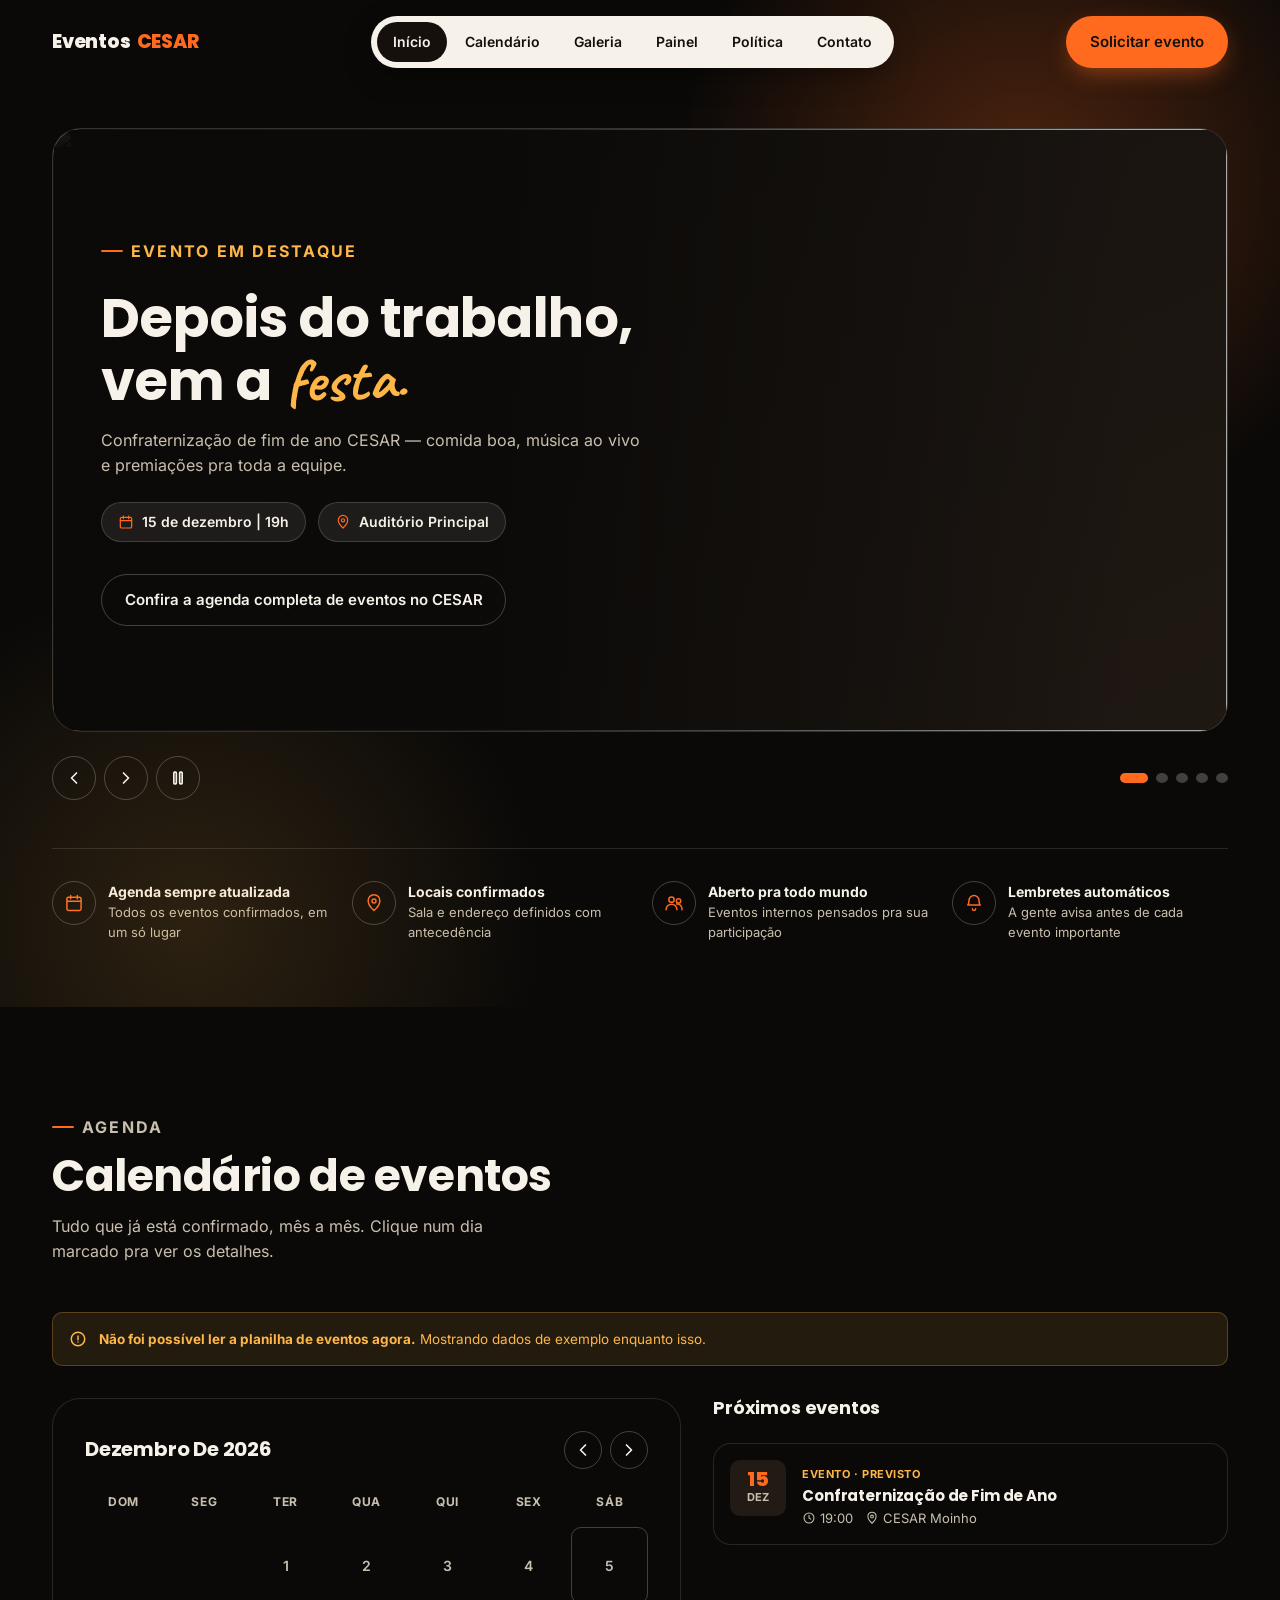
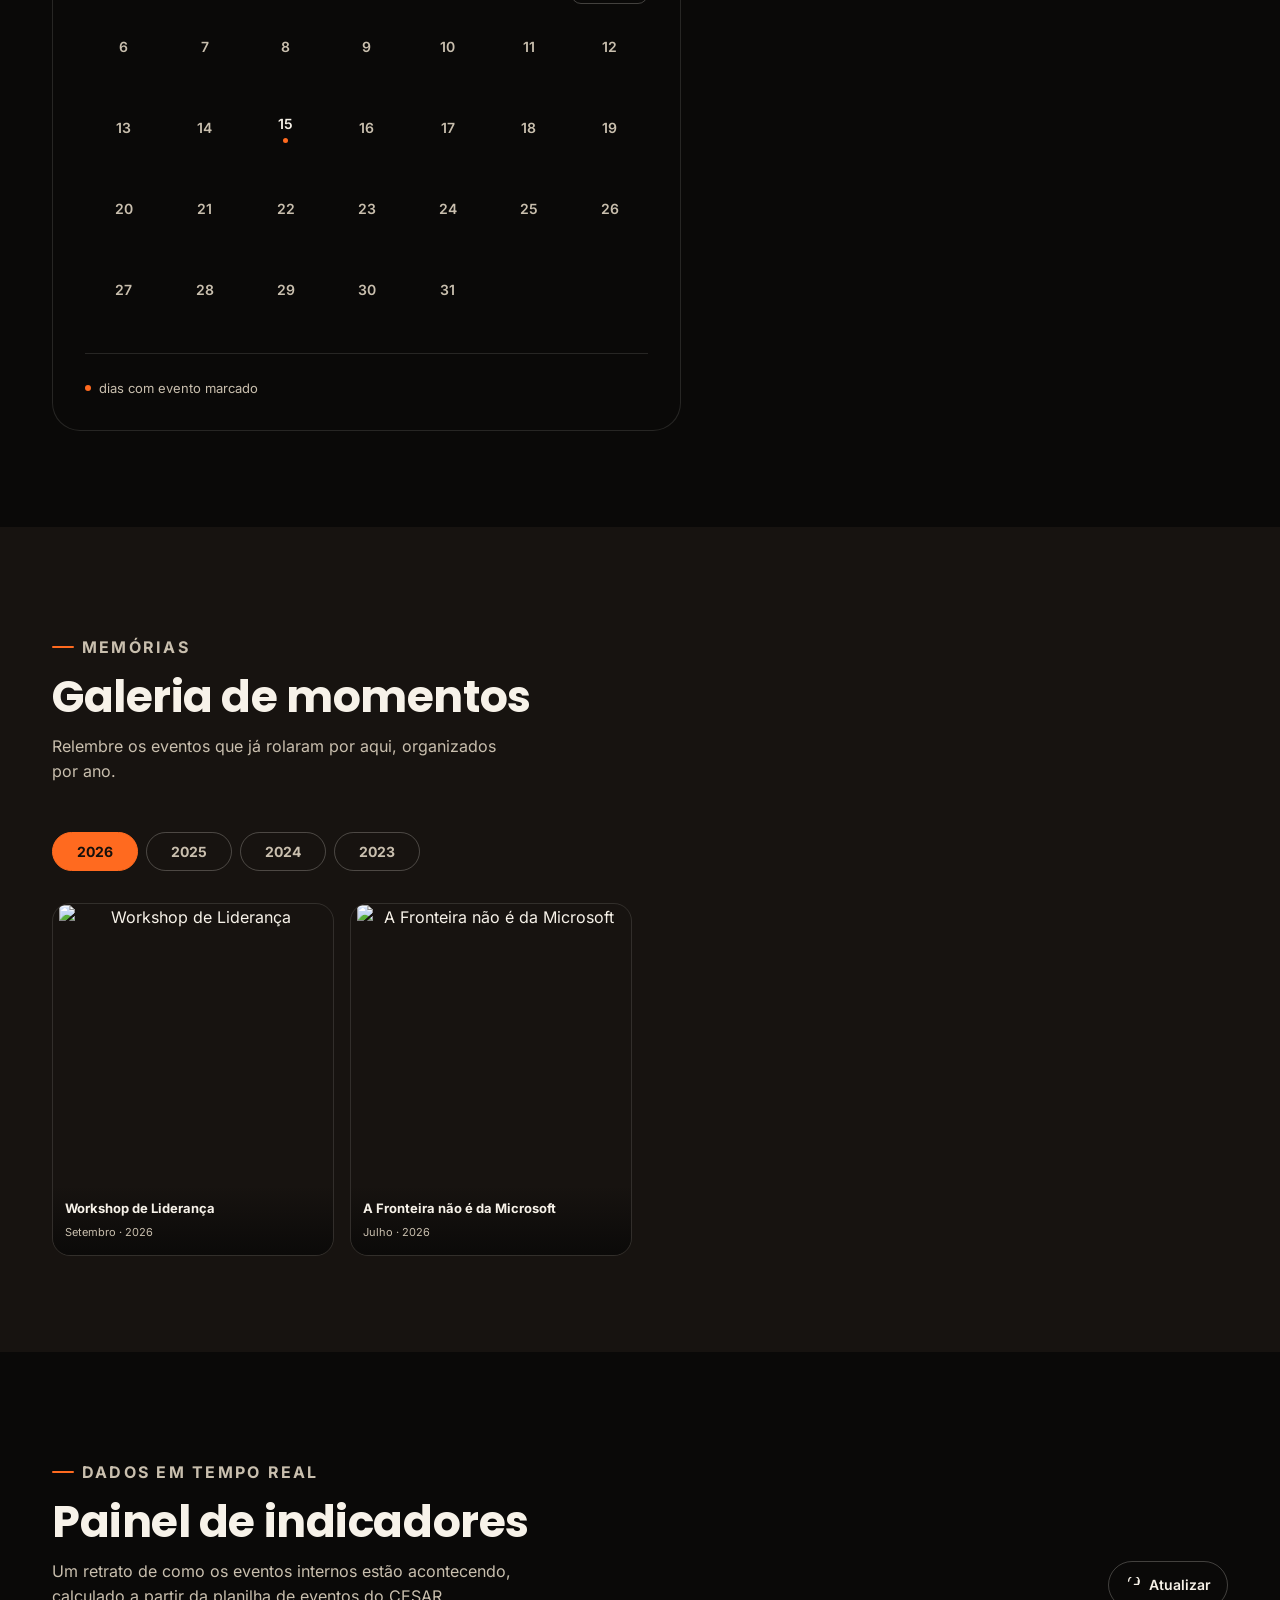
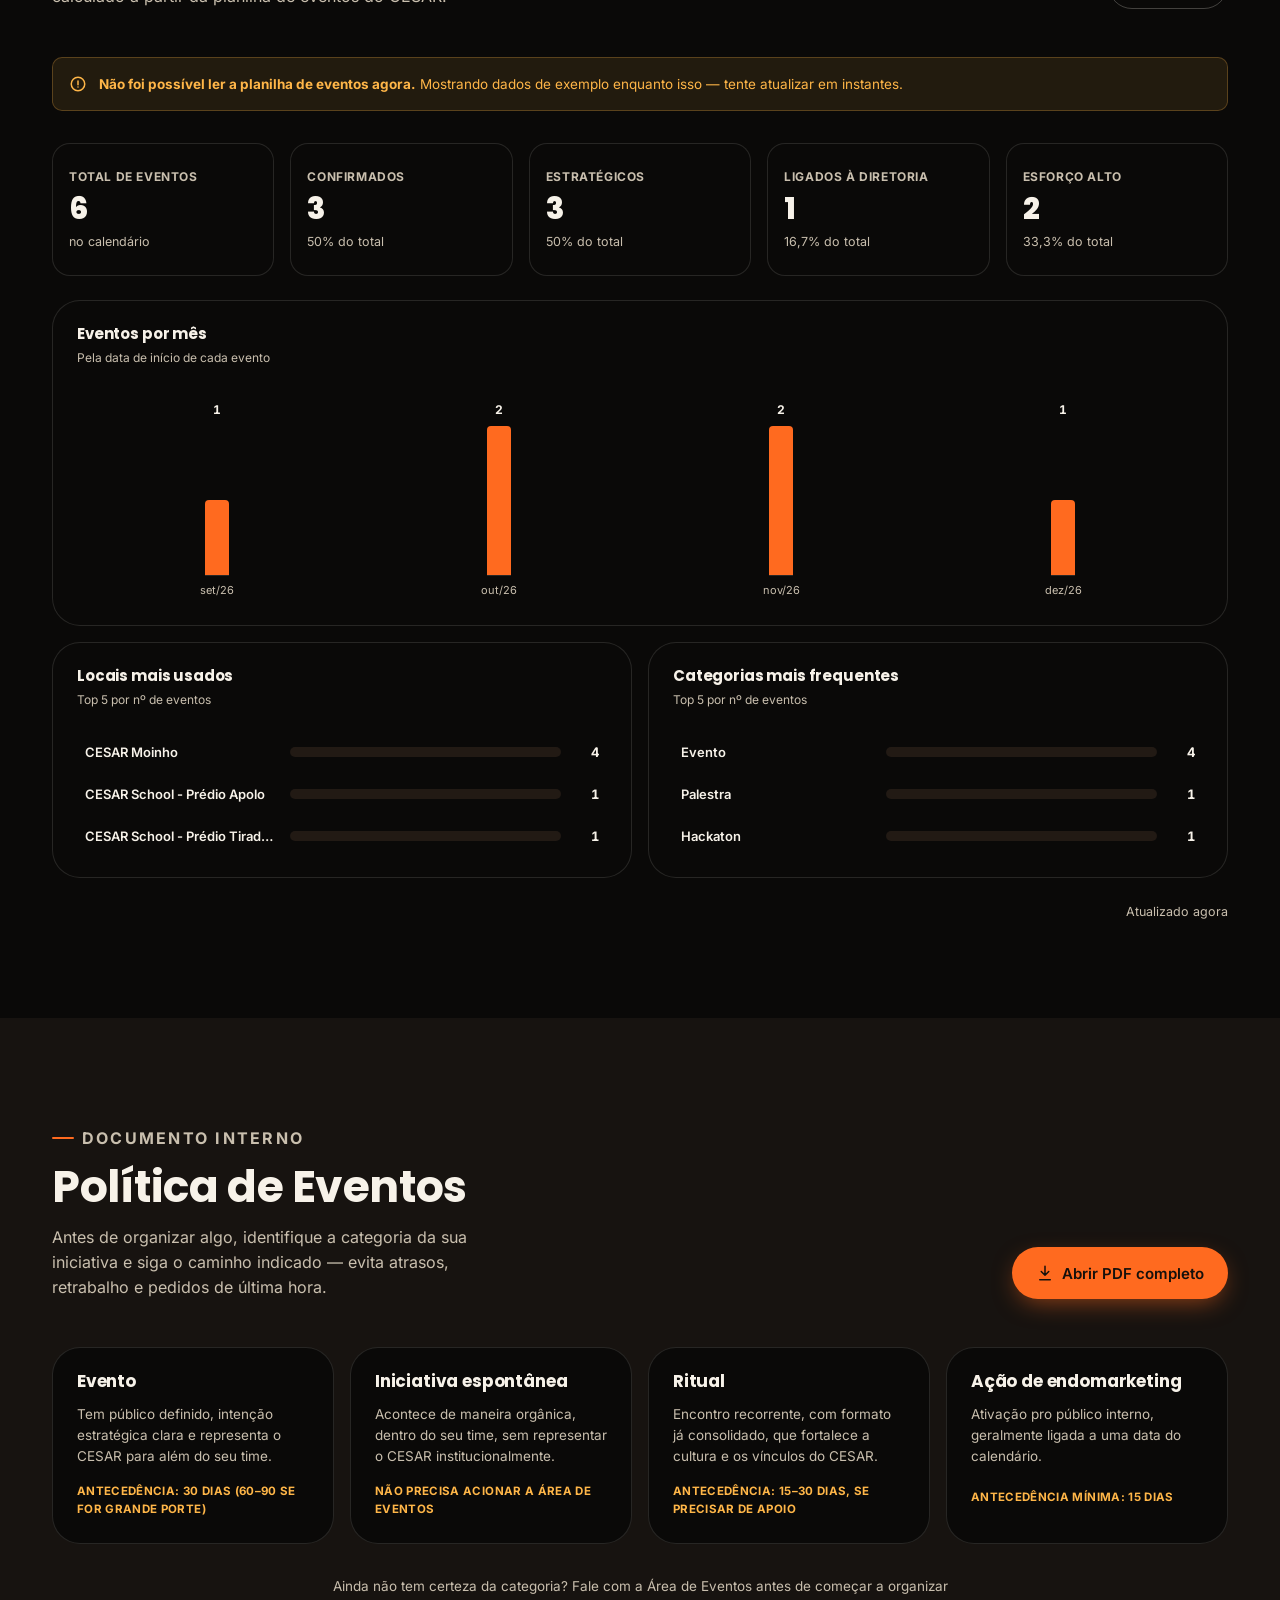
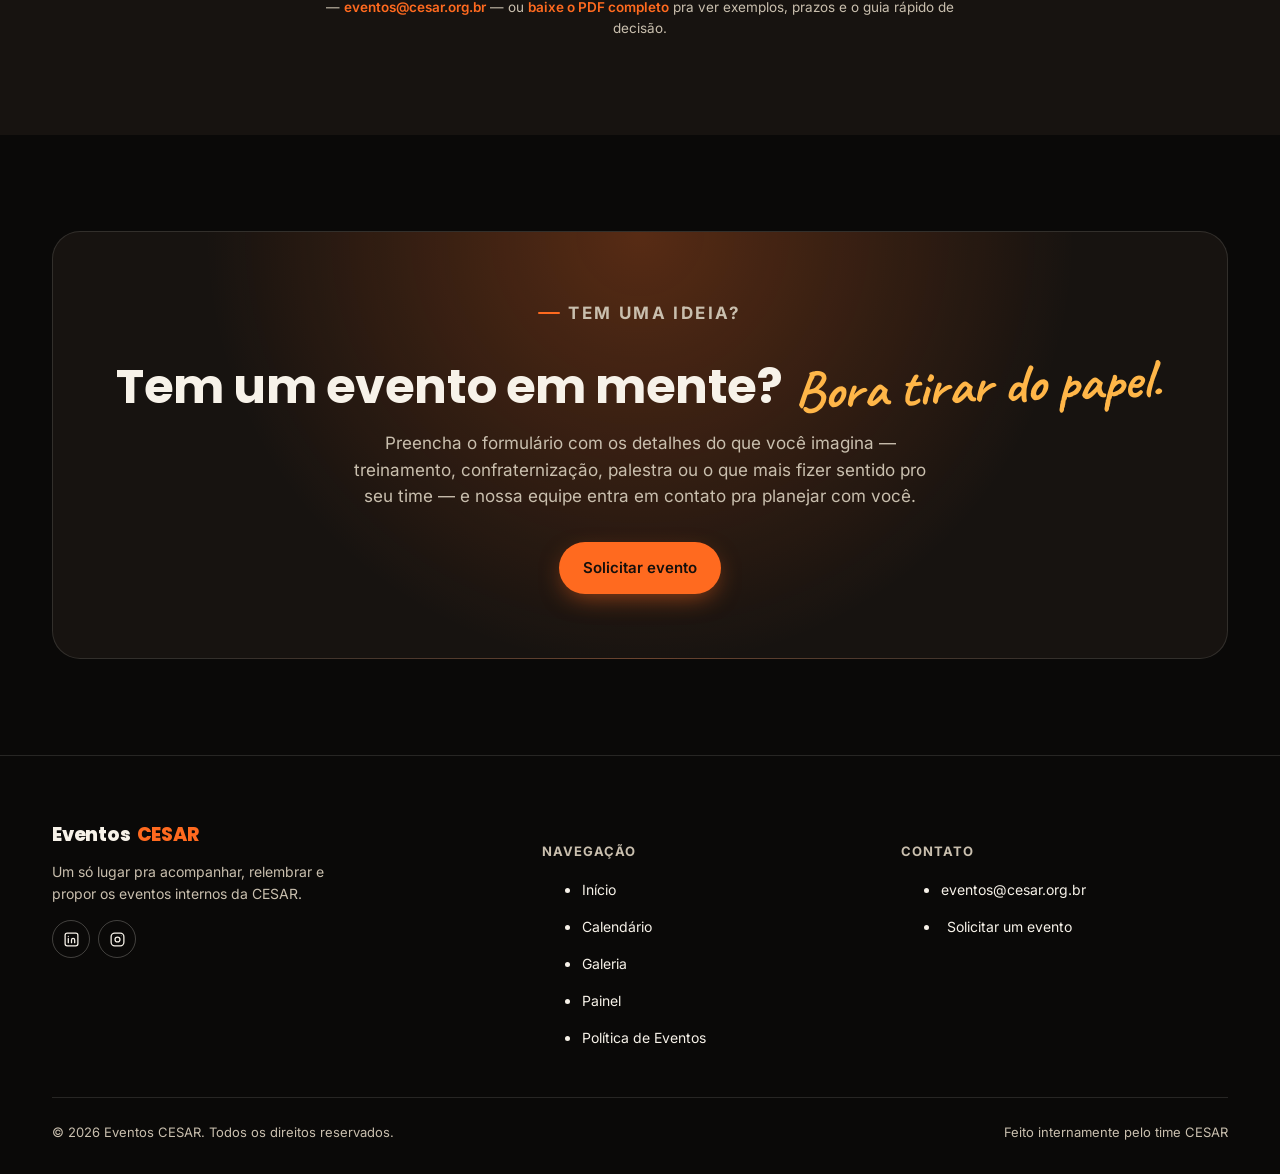
==== artifact-preview.html @ 16c1441f "Adiciona banner do Guardião Cibernético ao carrossel Novo 5º slide: treinamento de cibersegurança or" ====
<!DOCTYPE html>
<html lang="pt-BR">
<head>
<meta charset="UTF-8">
<meta name="viewport" content="width=device-width, initial-scale=1">
<title>Eventos CESAR</title>
<meta name="description" content="Confira os próximos eventos internos da CESAR, veja o calendário completo, relembre edições passadas na galeria de fotos e solicite a criação de um novo evento.">
<meta name="theme-color" content="#0A0908">


<style>

@font-face { font-family: 'Inter'; font-style: normal; font-weight: 400 700; font-display: swap; src: url([data-uri]) format('woff2'); }
@font-face { font-family: 'Poppins'; font-style: normal; font-weight: 700; font-display: swap; src: url([data-uri]) format('woff2'); }
@font-face { font-family: 'Poppins'; font-style: normal; font-weight: 800; font-display: swap; src: url([data-uri]) format('woff2'); }
@font-face { font-family: 'Caveat'; font-style: normal; font-weight: 700; font-display: swap; src: url([data-uri]) format('woff2'); }

/* ============================================================
   EVENTOS CESAR — stylesheet
   Design concept: "Spotlight" — a dark stage lit by warm orange
   spotlights. Black stands for the room going quiet before an
   event starts; orange is the light hitting the stage.
   ============================================================ */

/* ---------- Reset ---------- */
*, *::before, *::after { box-sizing: border-box; }
html {
  -webkit-text-size-adjust: 100%;
  color-scheme: dark; /* native inputs/selects/date-pickers use dark chrome */
  -webkit-tap-highlight-color: transparent; /* custom hover/active states replace the default flash */
}
body, h1, h2, h3, h4, p, figure, blockquote, dl, dd, ul, ol { margin: 0; }
ul[class], ol[class] { list-style: none; padding: 0; }
img, picture, svg { display: block; max-width: 100%; }
button, input, select, textarea { font: inherit; color: inherit; }
button { background: none; border: none; }
a { color: inherit; text-decoration: none; }

/* ---------- Design tokens ---------- */
:root {
  /* color */
  --bg: #0A0908;
  --bg-elev-1: #171310;
  --bg-elev-2: #221A14;
  --off-white: #F7F2E9;
  --off-white-dim: #C9BFAE;
  --ink: #15100C;
  --orange: #FF6A1F;
  --orange-deep: #D64E00;
  --amber: #FFB648;
  --border: rgba(247, 242, 233, 0.12);
  --border-strong: rgba(247, 242, 233, 0.24);
  --danger: #FF6B5E;
  --danger-ink: #4A0E08;
  --success: #35D07F;
  --success-ink: #05300F;
  --focus-ring: #FFD9A8;

  /* type */
  --font-display: 'Poppins', 'Segoe UI', system-ui, -apple-system, sans-serif;
  --font-body: 'Inter', 'Segoe UI', system-ui, -apple-system, sans-serif;
  --font-script: 'Caveat', 'Segoe Script', cursive;

  /* spacing (4/8 rhythm) */
  --space-1: 4px;
  --space-2: 8px;
  --space-3: 12px;
  --space-4: 16px;
  --space-6: 24px;
  --space-8: 32px;
  --space-12: 48px;
  --space-16: 64px;
  --space-24: 96px;

  /* layout */
  --container: 1240px;
  --radius-sm: 10px;
  --radius-md: 18px;
  --radius-lg: 28px;
  --radius-pill: 999px;

  /* motion */
  --ease-out: cubic-bezier(0.16, 1, 0.3, 1);
  --dur-fast: 180ms;
  --dur-med: 280ms;
  --dur-slow: 500ms;

  /* z-index scale */
  --z-header: 100;
  --z-mobile-menu: 110;
  --z-overlay: 200;
  --z-lightbox: 220;
  --z-toast: 300;
}

@media (prefers-reduced-motion: reduce) {
  *, *::before, *::after {
    animation-duration: 0.001ms !important;
    animation-iteration-count: 1 !important;
    transition-duration: 0.001ms !important;
    scroll-behavior: auto !important;
  }
}

/* ---------- Base ---------- */
html { scroll-behavior: smooth; }
body {
  background: var(--bg);
  color: var(--off-white);
  font-family: var(--font-body);
  font-size: 16px;
  line-height: 1.55;
  overflow-x: hidden;
}

h1, h2, h3, h4 { font-family: var(--font-display); font-weight: 700; line-height: 1.15; letter-spacing: -0.01em; }

.script {
  font-family: var(--font-script);
  font-weight: 700;
  color: var(--amber);
  font-size: 1.15em;
  line-height: 1;
  display: inline-block;
  transform: rotate(-2deg);
  padding: 0 0.05em;
}

::selection { background: var(--orange); color: var(--ink); }

:focus-visible {
  outline: 3px solid var(--focus-ring);
  outline-offset: 3px;
  border-radius: 4px;
}

.container {
  width: 100%;
  max-width: var(--container);
  margin-inline: auto;
  padding-inline: var(--space-6);
}

@media (min-width: 768px) {
  .container { padding-inline: var(--space-8); }
}

.skip-link {
  position: absolute;
  left: var(--space-4);
  top: -60px;
  background: var(--off-white);
  color: var(--ink);
  padding: var(--space-3) var(--space-6);
  border-radius: var(--radius-sm);
  z-index: 1000;
  transition: top var(--dur-fast) var(--ease-out);
  font-weight: 600;
}
.skip-link:focus { top: var(--space-4); }

section { position: relative; scroll-margin-top: 96px; }

.eyebrow {
  display: inline-flex;
  align-items: center;
  gap: var(--space-2);
  font-family: var(--font-body);
  font-size: 13px;
  font-weight: 700;
  letter-spacing: 0.14em;
  text-transform: uppercase;
  color: var(--orange);
  margin-bottom: var(--space-3);
}
.eyebrow::before {
  content: '';
  width: 22px;
  height: 2px;
  background: var(--orange);
  border-radius: 2px;
}

.section-head {
  display: flex;
  align-items: flex-end;
  justify-content: space-between;
  gap: var(--space-6);
  margin-bottom: var(--space-12);
  flex-wrap: wrap;
}
.section-head h2 {
  font-size: clamp(28px, 4vw, 44px);
  color: var(--off-white);
  text-wrap: balance;
}
.section-head p {
  color: var(--off-white-dim);
  font-size: 16px;
  max-width: 46ch;
  margin-top: var(--space-3);
}

.section-link {
  display: inline-flex;
  align-items: center;
  gap: var(--space-2);
  font-weight: 600;
  font-size: 14px;
  color: var(--off-white);
  border: 1px solid var(--border-strong);
  padding: var(--space-3) var(--space-4);
  border-radius: var(--radius-pill);
  white-space: nowrap;
  transition: background var(--dur-fast) var(--ease-out), border-color var(--dur-fast) var(--ease-out), transform var(--dur-fast) var(--ease-out);
}
.section-link:hover { background: var(--bg-elev-1); border-color: var(--orange); transform: translateY(-1px); }
.section-link svg { width: 16px; height: 16px; }

/* ---------- Buttons ---------- */
.btn {
  --btn-h: 52px;
  display: inline-flex;
  align-items: center;
  justify-content: center;
  gap: var(--space-2);
  min-height: var(--btn-h);
  padding: 0 var(--space-6);
  border-radius: var(--radius-pill);
  font-weight: 600;
  font-size: 15px;
  cursor: pointer;
  white-space: nowrap;
  transition: transform var(--dur-fast) var(--ease-out), background var(--dur-fast) var(--ease-out), box-shadow var(--dur-fast) var(--ease-out), border-color var(--dur-fast) var(--ease-out);
  touch-action: manipulation;
}
.btn:active { transform: scale(0.97); }
.btn svg { width: 18px; height: 18px; flex-shrink: 0; }

.btn-primary {
  background: var(--orange);
  color: var(--ink);
  box-shadow: 0 8px 24px -6px rgba(255, 106, 31, 0.55);
}
.btn-primary:hover { background: var(--amber); box-shadow: 0 10px 28px -6px rgba(255, 182, 72, 0.6); transform: translateY(-2px); }

.btn-ghost {
  background: transparent;
  color: var(--off-white);
  border: 1.5px solid var(--border-strong);
}
.btn-ghost:hover { border-color: var(--off-white); background: rgba(247, 242, 233, 0.06); transform: translateY(-2px); }

.btn-light {
  background: var(--off-white);
  color: var(--ink);
}
.btn-light:hover { background: var(--amber); transform: translateY(-2px); }

.btn-sm { --btn-h: 40px; padding: 0 var(--space-4); font-size: 14px; }
.btn-block { width: 100%; }
.btn[disabled] { opacity: 0.55; cursor: not-allowed; transform: none !important; }

.icon-btn {
  width: 44px;
  height: 44px;
  border-radius: var(--radius-pill);
  display: inline-flex;
  align-items: center;
  justify-content: center;
  cursor: pointer;
  touch-action: manipulation;
  transition: background var(--dur-fast) var(--ease-out), border-color var(--dur-fast) var(--ease-out), transform var(--dur-fast) var(--ease-out);
}
.icon-btn svg { width: 20px; height: 20px; }

/* ---------- Header ---------- */
.site-header {
  position: fixed;
  top: 0;
  left: 0;
  right: 0;
  z-index: var(--z-header);
  padding: calc(var(--space-4) + env(safe-area-inset-top, 0px)) 0 var(--space-4);
}
.site-header::before {
  content: '';
  position: absolute;
  inset: 0;
  background: linear-gradient(to bottom, rgba(10, 9, 8, 0.92), rgba(10, 9, 8, 0));
  pointer-events: none;
  opacity: 0;
  transition: opacity var(--dur-med) var(--ease-out);
}
.site-header.is-scrolled::before { opacity: 1; }
.site-header.is-scrolled { padding-top: calc(var(--space-2) + env(safe-area-inset-top, 0px)); padding-bottom: var(--space-2); }

.header-inner {
  display: flex;
  align-items: center;
  justify-content: space-between;
  gap: var(--space-4);
  position: relative;
}

.logo {
  display: inline-flex;
  align-items: baseline;
  gap: 6px;
  font-family: var(--font-display);
  font-weight: 800;
  font-size: 19px;
  letter-spacing: -0.01em;
  color: var(--off-white);
}
.logo .dot { color: var(--orange); }

.pill-nav {
  display: none;
  align-items: center;
  gap: 2px;
  background: var(--off-white);
  border-radius: var(--radius-pill);
  padding: 6px;
  box-shadow: 0 10px 30px -8px rgba(0, 0, 0, 0.5);
}
.pill-nav a {
  display: inline-flex;
  align-items: center;
  height: 40px;
  padding: 0 var(--space-4);
  border-radius: var(--radius-pill);
  font-size: 14px;
  font-weight: 600;
  color: var(--ink);
  transition: background var(--dur-fast) var(--ease-out), color var(--dur-fast) var(--ease-out);
}
.pill-nav a:hover { background: rgba(21, 16, 12, 0.08); }
.pill-nav a.is-active { background: var(--ink); color: var(--off-white); }

.header-cta { display: none; }

.menu-toggle {
  color: var(--off-white);
  border: 1.5px solid var(--border-strong);
}
.menu-toggle:hover { border-color: var(--orange); color: var(--orange); }
@media (min-width: 900px) { .menu-toggle { display: none; } }

/* mobile menu */
.mobile-menu {
  position: fixed;
  top: 0;
  left: 0;
  right: 0;
  bottom: 0;
  background: var(--bg);
  z-index: var(--z-mobile-menu);
  display: flex;
  flex-direction: column;
  padding: var(--space-6);
  padding-top: max(var(--space-6), env(safe-area-inset-top, 0px));
  padding-bottom: max(var(--space-6), env(safe-area-inset-bottom, 0px));
  transform: translateY(-100%);
  /* visibility garante que nada fique visível/clicável fechado, mesmo se o
     cálculo de altura do transform falhar em algum navegador — some
     imediatamente ao abrir, só some de vez depois do slide ao fechar */
  visibility: hidden;
  transition: transform var(--dur-med) var(--ease-out), visibility 0s linear var(--dur-med);
}
.mobile-menu.is-open {
  transform: translateY(0);
  visibility: visible;
  transition: transform var(--dur-med) var(--ease-out), visibility 0s linear 0s;
}
.mobile-menu-head { display: flex; justify-content: space-between; align-items: center; margin-bottom: var(--space-12); }
.mobile-menu nav { display: flex; flex-direction: column; gap: var(--space-2); }
.mobile-menu nav a {
  font-family: var(--font-display);
  font-size: 30px;
  font-weight: 700;
  padding: var(--space-3) 0;
  border-bottom: 1px solid var(--border);
  color: var(--off-white);
}
.mobile-menu .btn { margin-top: var(--space-8); }

@media (min-width: 900px) {
  .pill-nav { display: inline-flex; }
  .header-cta { display: inline-flex; }
}

/* ---------- Hero / Carousel ---------- */
.hero {
  position: relative;
  padding-top: 128px;
  padding-bottom: var(--space-16);
  overflow: hidden;
}
.hero-glow {
  position: absolute;
  top: -20%;
  right: -10%;
  width: 60vw;
  height: 60vw;
  max-width: 800px;
  max-height: 800px;
  background: radial-gradient(circle, rgba(255, 106, 31, 0.28), rgba(255, 106, 31, 0) 65%);
  pointer-events: none;
  z-index: 0;
}
.hero-glow.secondary {
  top: auto;
  bottom: -30%;
  right: auto;
  left: -15%;
  background: radial-gradient(circle, rgba(255, 182, 72, 0.14), rgba(255, 182, 72, 0) 65%);
}

.carousel { position: relative; z-index: 1; }
.carousel-track-wrap { overflow: hidden; border-radius: var(--radius-lg); }
.carousel-track {
  display: flex;
  transition: transform var(--dur-slow) var(--ease-out);
}
.slide {
  position: relative;
  min-width: 100%;
  min-height: clamp(440px, 52vw, 560px);
  overflow: hidden;
  border-radius: var(--radius-lg);
  border: 1px solid var(--border);
  background: linear-gradient(155deg, var(--bg-elev-1), var(--bg-elev-2));
  display: flex;
  align-items: center;
}

/* Foto de fundo — opcional. Sem <img class="slide-bg"> no slide, fica só o
   gradiente acima (bom o bastante até a foto real entrar). Ver README. */
.slide-bg {
  position: absolute;
  inset: 0;
  width: 100%;
  height: 100%;
  object-fit: cover;
  z-index: 0;
}
.slide-scrim {
  position: absolute;
  inset: 0;
  z-index: 1;
  background: linear-gradient(90deg, rgba(10, 9, 8, 0.95) 0%, rgba(10, 9, 8, 0.9) 38%, rgba(10, 9, 8, 0.48) 70%, rgba(10, 9, 8, 0.12) 92%);
}

.slide-copy {
  position: relative;
  z-index: 2;
  max-width: 640px;
  padding: var(--space-8);
}
@media (min-width: 700px) { .slide-copy { padding: var(--space-12); } }

.slide-copy .eyebrow { color: var(--amber); }
.slide-copy h1, .slide-copy h2 {
  font-size: clamp(30px, 4.4vw, 54px);
  color: var(--off-white);
  margin-bottom: var(--space-4);
  text-wrap: balance;
}
.slide-copy p {
  color: var(--off-white-dim);
  font-size: clamp(15px, 1.4vw, 16px);
  margin-bottom: var(--space-6);
}
.slide-meta {
  display: inline-flex; /* encolhe pro tamanho real dos chips — é essa largura que o CTA abaixo precisa copiar */
  max-width: 100%;
  flex-wrap: wrap;
  gap: var(--space-3);
  margin-bottom: var(--space-8);
}
.meta-chip {
  display: inline-flex;
  align-items: center;
  gap: var(--space-2);
  padding: var(--space-2) var(--space-4);
  border-radius: var(--radius-pill);
  background: rgba(247, 242, 233, 0.08);
  border: 1px solid rgba(247, 242, 233, 0.16);
  font-size: 14px;
  font-weight: 600;
  color: var(--off-white);
}
.meta-chip svg { width: 16px; height: 16px; color: var(--orange); flex-shrink: 0; }
.slide-actions { display: flex; flex-wrap: wrap; gap: var(--space-3); max-width: 100%; }

.carousel-controls {
  display: flex;
  align-items: center;
  justify-content: space-between;
  gap: var(--space-4);
  margin-top: var(--space-6);
}
.carousel-arrows { display: flex; gap: var(--space-2); }
.carousel-arrows .icon-btn { border: 1.5px solid var(--border-strong); color: var(--off-white); }
.carousel-arrows .icon-btn:hover { border-color: var(--orange); color: var(--orange); }
.carousel-pause svg.icon-pause { display: block; }
.carousel-pause svg.icon-play { display: none; }
.carousel-pause.is-paused svg.icon-pause { display: none; }
.carousel-pause.is-paused svg.icon-play { display: block; }
.carousel-dots { display: flex; gap: var(--space-2); }
.carousel-dots button {
  width: 10px;
  height: 10px;
  border-radius: 50%;
  background: var(--border-strong);
  cursor: pointer;
  transition: background var(--dur-fast) var(--ease-out), width var(--dur-fast) var(--ease-out);
}
.carousel-dots button.is-active { background: var(--orange); width: 28px; border-radius: var(--radius-pill); }

/* ---------- Feature badges ---------- */
.badge-row {
  display: grid;
  grid-template-columns: repeat(2, 1fr);
  gap: var(--space-6);
  margin-top: var(--space-12);
  padding-top: var(--space-8);
  border-top: 1px solid var(--border);
}
@media (min-width: 700px) { .badge-row { grid-template-columns: repeat(4, 1fr); } }
.badge-item { display: flex; align-items: flex-start; gap: var(--space-3); }
.badge-item .icon-wrap {
  width: 44px;
  height: 44px;
  border-radius: 50%;
  border: 1.5px solid var(--border-strong);
  display: grid;
  place-items: center;
  flex-shrink: 0;
  color: var(--orange);
}
.badge-item .icon-wrap svg { width: 20px; height: 20px; }
.badge-item strong { display: block; font-size: 14px; font-weight: 700; color: var(--off-white); }
.badge-item span { font-size: 13px; color: var(--off-white-dim); }

/* ---------- Generic surface section ---------- */
.surface-section { padding-block: var(--space-24); }
.surface-section.alt { background: var(--bg-elev-1); }

/* ---------- Calendar ---------- */
.calendar-layout {
  display: grid;
  grid-template-columns: 1fr;
  gap: var(--space-8);
}
@media (min-width: 980px) {
  .calendar-layout { grid-template-columns: 1.1fr 0.9fr; align-items: start; }
}

.calendar-card {
  background: var(--bg);
  border: 1px solid var(--border);
  border-radius: var(--radius-lg);
  padding: var(--space-6);
}
@media (min-width: 700px) { .calendar-card { padding: var(--space-8); } }

.calendar-head {
  display: flex;
  align-items: center;
  justify-content: space-between;
  margin-bottom: var(--space-6);
}
.calendar-head h3 { font-size: 20px; text-transform: capitalize; }
.calendar-nav { display: flex; gap: var(--space-2); }
.calendar-nav .icon-btn { border: 1.5px solid var(--border-strong); color: var(--off-white); width: 38px; height: 38px; }
.calendar-nav .icon-btn:hover { border-color: var(--orange); color: var(--orange); }

.weekday-row, .day-grid {
  display: grid;
  grid-template-columns: repeat(7, 1fr);
  gap: var(--space-1);
}
.weekday-row { margin-bottom: var(--space-2); }
.weekday-row span {
  text-align: center;
  font-size: 12px;
  font-weight: 700;
  color: var(--off-white-dim);
  text-transform: uppercase;
  letter-spacing: 0.06em;
  padding-bottom: var(--space-2);
}
.day-cell {
  aspect-ratio: 1;
  display: flex;
  flex-direction: column;
  align-items: center;
  justify-content: center;
  gap: 3px;
  border-radius: var(--radius-sm);
  font-size: 14px;
  font-weight: 600;
  color: var(--off-white-dim);
  cursor: default;
  position: relative;
  min-height: 40px;
}
.day-cell.is-pad { visibility: hidden; }
.day-cell.has-event {
  color: var(--off-white);
  cursor: pointer;
  touch-action: manipulation;
  transition: background var(--dur-fast) var(--ease-out);
}
.day-cell.has-event:hover { background: var(--bg-elev-2); }
.day-cell.is-today { border: 1.5px solid var(--border-strong); }
.day-cell.is-selected { background: var(--orange); color: var(--ink); }
.day-cell.is-selected .event-dot { background: var(--ink); }
.day-cell .event-dot { width: 5px; height: 5px; border-radius: 50%; background: var(--orange); }
.day-cell.is-selected { font-weight: 800; }

.calendar-legend {
  margin-top: var(--space-6);
  padding-top: var(--space-6);
  border-top: 1px solid var(--border);
  font-size: 13px;
  color: var(--off-white-dim);
  display: flex;
  align-items: center;
  gap: var(--space-2);
}
.calendar-legend .event-dot { width: 6px; height: 6px; border-radius: 50%; background: var(--orange); display: inline-block; }

.event-list { display: flex; flex-direction: column; gap: var(--space-4); }
.event-list-head { display: flex; align-items: center; justify-content: space-between; margin-bottom: var(--space-2); }
.event-list-head h3 { font-size: 18px; }
.event-list-head button { font-size: 13px; font-weight: 600; color: var(--orange); }

.event-card {
  display: flex;
  gap: var(--space-4);
  padding: var(--space-4);
  background: var(--bg);
  border: 1px solid var(--border);
  border-radius: var(--radius-md);
  transition: border-color var(--dur-fast) var(--ease-out), transform var(--dur-fast) var(--ease-out);
}
.event-card:hover { border-color: var(--border-strong); transform: translateY(-2px); }
.event-date-block {
  flex-shrink: 0;
  width: 56px;
  height: 56px;
  border-radius: var(--radius-sm);
  background: var(--bg-elev-2);
  display: flex;
  flex-direction: column;
  align-items: center;
  justify-content: center;
  text-align: center;
}
.event-date-block .day { font-family: var(--font-display); font-size: 20px; font-weight: 800; color: var(--orange); line-height: 1; }
.event-date-block .month { font-size: 11px; text-transform: uppercase; font-weight: 700; color: var(--off-white-dim); }
.event-card-body { flex: 1; min-width: 0; }
.event-tag {
  display: inline-block;
  font-size: 11px;
  font-weight: 700;
  text-transform: uppercase;
  letter-spacing: 0.05em;
  color: var(--amber);
  margin-bottom: 4px;
}
.event-card-body h4 { font-size: 15px; font-weight: 700; color: var(--off-white); margin-bottom: 4px; }
.event-card-meta { display: flex; flex-wrap: wrap; gap: var(--space-3); font-size: 13px; color: var(--off-white-dim); }
.event-card-meta span { display: inline-flex; align-items: center; gap: 4px; }
.event-card-meta svg { width: 14px; height: 14px; flex-shrink: 0; }

.empty-note {
  padding: var(--space-6);
  text-align: center;
  color: var(--off-white-dim);
  font-size: 14px;
  border: 1px dashed var(--border-strong);
  border-radius: var(--radius-md);
}

/* ---------- Painel de indicadores ---------- */
.panel-notice {
  display: none;
  align-items: flex-start;
  gap: var(--space-3);
  padding: var(--space-4);
  border-radius: var(--radius-sm);
  font-size: 13.5px;
  line-height: 1.5;
  margin-bottom: var(--space-8);
  background: rgba(255, 182, 72, 0.1);
  color: var(--amber);
  border: 1px solid rgba(255, 182, 72, 0.25);
}
.panel-notice.is-visible { display: flex; }
.panel-notice svg { width: 18px; height: 18px; flex-shrink: 0; margin-top: 1px; }

.stat-grid {
  display: grid;
  grid-template-columns: repeat(2, 1fr);
  gap: var(--space-4);
  margin-bottom: var(--space-6);
}
@media (min-width: 700px) { .stat-grid { grid-template-columns: repeat(3, 1fr); } }
@media (min-width: 1100px) { .stat-grid { grid-template-columns: repeat(5, 1fr); } }

.stat-tile {
  background: var(--bg);
  border: 1px solid var(--border);
  border-radius: var(--radius-md);
  padding: var(--space-6) var(--space-4);
  display: flex;
  flex-direction: column;
  gap: 6px;
}
.stat-label { font-size: 12px; font-weight: 700; color: var(--off-white-dim); text-transform: uppercase; letter-spacing: 0.05em; }
.stat-value { font-family: var(--font-display); font-size: clamp(24px, 3vw, 30px); font-weight: 800; color: var(--off-white); line-height: 1.1; }
.stat-caption { font-size: 12.5px; color: var(--off-white-dim); }

.panel-charts {
  display: grid;
  grid-template-columns: 1fr;
  gap: var(--space-4);
}
@media (min-width: 700px) { .panel-charts { grid-template-columns: 1fr 1fr; } }
.chart-card-wide { grid-column: 1 / -1; }

.chart-card {
  background: var(--bg);
  border: 1px solid var(--border);
  border-radius: var(--radius-lg);
  padding: var(--space-6);
}
.chart-card-head { margin-bottom: var(--space-6); }
.chart-card-head h3 { font-size: 15px; font-weight: 700; color: var(--off-white); margin-bottom: 2px; }
.chart-card-sub { font-size: 12px; color: var(--off-white-dim); }

/* ---------- Política de Eventos ---------- */
.policy-grid {
  display: grid;
  grid-template-columns: 1fr;
  gap: var(--space-4);
  margin-bottom: var(--space-8);
}
@media (min-width: 640px) { .policy-grid { grid-template-columns: 1fr 1fr; } }
@media (min-width: 1100px) { .policy-grid { grid-template-columns: repeat(4, 1fr); } }
.policy-card h3 { font-size: 17px; font-weight: 700; color: var(--off-white); margin-bottom: var(--space-3); }
.policy-card p { font-size: 13.5px; color: var(--off-white-dim); margin-bottom: var(--space-4); }
.policy-lead {
  display: inline-block;
  font-size: 11.5px;
  font-weight: 700;
  color: var(--amber);
  text-transform: uppercase;
  letter-spacing: 0.03em;
}
.policy-footnote { font-size: 13.5px; color: var(--off-white-dim); text-align: center; max-width: 70ch; margin-inline: auto; }
.policy-footnote a { color: var(--orange); font-weight: 600; }
.policy-footnote a:hover { color: var(--amber); }

/* eventos por mês — colunas verticais, uma única cor (série única) */
.bar-chart { display: flex; align-items: flex-end; gap: 2px; overflow-x: auto; padding-bottom: 2px; }
.bar-col {
  flex: 1 1 0;
  min-width: 34px;
  display: flex;
  flex-direction: column;
  align-items: center;
  gap: 6px;
  border-radius: var(--radius-sm);
  padding: var(--space-2) 2px 0;
  transition: background var(--dur-fast) var(--ease-out);
}
.bar-col:hover, .bar-col:focus-visible { background: var(--bg-elev-2); }
.bar-value { font-size: 12px; font-weight: 700; color: var(--off-white); font-variant-numeric: tabular-nums; }
.bar-track { width: 100%; max-width: 24px; height: 150px; display: flex; align-items: flex-end; border-bottom: 1px solid var(--border); }
.bar-fill { width: 100%; min-height: 2px; border-radius: 4px 4px 0 0; background: var(--orange); }
.bar-label { font-size: 11px; color: var(--off-white-dim); white-space: nowrap; }

/* salas / setores — listas ranqueadas com barra horizontal, série única */
.rank-list { display: flex; flex-direction: column; gap: var(--space-2); }
.rank-row {
  display: grid;
  grid-template-columns: minmax(0, 1fr) minmax(50px, 1.4fr) 26px;
  align-items: center;
  gap: var(--space-3);
  padding: 7px var(--space-2);
  border-radius: var(--radius-sm);
  transition: background var(--dur-fast) var(--ease-out);
}
.rank-row:hover, .rank-row:focus-visible { background: var(--bg-elev-2); }
.rank-name { font-size: 13px; font-weight: 600; color: var(--off-white); overflow: hidden; text-overflow: ellipsis; white-space: nowrap; }
.rank-bar-track { height: 10px; border-radius: var(--radius-pill); background: var(--bg-elev-2); overflow: hidden; }
.rank-bar-fill { height: 100%; min-width: 4px; border-radius: var(--radius-pill); background: var(--orange); }
.rank-value { font-size: 13px; font-weight: 700; color: var(--off-white); text-align: right; font-variant-numeric: tabular-nums; }

.panel-updated { margin-top: var(--space-6); font-size: 12.5px; color: var(--off-white-dim); text-align: right; }
@keyframes spin { to { transform: rotate(360deg); } }
#panelRefresh.is-loading svg { animation: spin 0.8s linear infinite; }
#panelRefresh svg { width: 16px; height: 16px; }

/* ---------- Gallery ---------- */
.year-tabs {
  display: flex;
  flex-wrap: wrap;
  gap: var(--space-2);
  margin-bottom: var(--space-8);
}
.year-tab {
  padding: var(--space-2) var(--space-6);
  border-radius: var(--radius-pill);
  border: 1.5px solid var(--border-strong);
  font-weight: 700;
  font-size: 14px;
  color: var(--off-white-dim);
  cursor: pointer;
  touch-action: manipulation;
  transition: background var(--dur-fast) var(--ease-out), border-color var(--dur-fast) var(--ease-out), color var(--dur-fast) var(--ease-out);
}
.year-tab:hover { border-color: var(--off-white); color: var(--off-white); }
.year-tab.is-active { background: var(--orange); border-color: var(--orange); color: var(--ink); }

.gallery-grid {
  display: grid;
  grid-template-columns: repeat(2, 1fr);
  gap: var(--space-4);
}
@media (min-width: 700px) { .gallery-grid { grid-template-columns: repeat(3, 1fr); } }
@media (min-width: 1100px) { .gallery-grid { grid-template-columns: repeat(4, 1fr); } }

.gallery-tile {
  position: relative;
  aspect-ratio: 4 / 5;
  border-radius: var(--radius-md);
  overflow: hidden;
  cursor: pointer;
  touch-action: manipulation;
  border: 1px solid var(--border);
}
.gallery-tile img { width: 100%; height: 100%; object-fit: cover; }
.gallery-tile .tile-bg {
  position: absolute;
  inset: 0;
  display: grid;
  place-items: center;
  transition: transform var(--dur-med) var(--ease-out);
}
.gallery-tile .tile-bg svg { width: 34px; height: 34px; color: rgba(247, 242, 233, 0.55); }
.gallery-tile:hover .tile-bg, .gallery-tile:focus-visible .tile-bg { transform: scale(1.06); }
.gallery-tile .tile-caption {
  position: absolute;
  left: 0; right: 0; bottom: 0;
  padding: var(--space-3);
  background: linear-gradient(to top, rgba(10, 9, 8, 0.92), rgba(10, 9, 8, 0));
  text-align: left;
}
.gallery-tile .tile-caption strong { display: block; font-size: 13px; font-weight: 700; color: var(--off-white); }
.gallery-tile .tile-caption span { font-size: 11px; color: var(--off-white-dim); }

/* ---------- Lightbox ---------- */
.lightbox {
  border: none;
  padding: 0;
  background: transparent;
  max-width: min(760px, 92vw);
  width: 100%;
}
.lightbox::backdrop { background: rgba(10, 9, 8, 0.86); backdrop-filter: blur(6px); }
.lightbox-inner {
  background: var(--bg-elev-1);
  border: 1px solid var(--border-strong);
  border-radius: var(--radius-lg);
  overflow: hidden;
}
.lightbox-visual {
  aspect-ratio: 16/10;
  position: relative;
  overflow: hidden;
}
.lightbox-visual-inner { position: absolute; inset: 0; display: grid; place-items: center; }
.lightbox-visual-inner img { width: 100%; height: 100%; object-fit: cover; }
.lightbox-visual-inner svg { width: 64px; height: 64px; color: rgba(247, 242, 233, 0.5); }
.lightbox-body { padding: var(--space-6); display: flex; align-items: center; justify-content: space-between; gap: var(--space-4); }
.lightbox-body h4 { font-size: 16px; margin-bottom: 2px; }
.lightbox-body p { font-size: 13px; color: var(--off-white-dim); }
.lightbox-close {
  position: absolute;
  top: var(--space-3);
  right: var(--space-3);
  background: rgba(10, 9, 8, 0.55);
  color: var(--off-white);
  border: 1px solid var(--border-strong);
}
.lightbox-nav {
  position: absolute;
  top: 50%;
  transform: translateY(-50%);
  background: rgba(10, 9, 8, 0.55);
  color: var(--off-white);
  border: 1px solid var(--border-strong);
}
.lightbox-nav.prev { left: var(--space-3); }
.lightbox-nav.next { right: var(--space-3); }
.lightbox-close:hover, .lightbox-nav:hover { border-color: var(--orange); color: var(--orange); }

/* ---------- CTA panel ---------- */
.cta-panel {
  border-radius: var(--radius-lg);
  padding: var(--space-16) var(--space-8);
  text-align: center;
  position: relative;
  overflow: hidden;
  background: radial-gradient(circle at 50% 0%, rgba(255, 106, 31, 0.28), rgba(10, 9, 8, 0) 60%), var(--bg-elev-1);
  border: 1px solid var(--border);
}
.cta-panel h2 { font-size: clamp(30px, 5vw, 48px); margin-bottom: var(--space-4); }
.cta-panel p { color: var(--off-white-dim); max-width: 52ch; margin-inline: auto; margin-bottom: var(--space-8); font-size: 17px; }

/* ---------- Footer ---------- */
.site-footer { padding-block: var(--space-16) var(--space-8); border-top: 1px solid var(--border); }
.footer-grid {
  display: grid;
  gap: var(--space-8);
  grid-template-columns: 1fr;
  margin-bottom: var(--space-12);
}
@media (min-width: 700px) { .footer-grid { grid-template-columns: 1.4fr 1fr 1fr; } }
.footer-brand p { color: var(--off-white-dim); font-size: 14px; margin-top: var(--space-3); max-width: 34ch; }
.footer-col h5 { font-size: 13px; text-transform: uppercase; letter-spacing: 0.08em; color: var(--off-white-dim); margin-bottom: var(--space-4); }
.footer-col ul { display: flex; flex-direction: column; gap: var(--space-3); }
.footer-col a, .footer-col button { font-size: 14px; color: var(--off-white); cursor: pointer; text-align: left; }
.footer-col a:hover, .footer-col button:hover { color: var(--orange); }
.footer-social { display: flex; gap: var(--space-2); margin-top: var(--space-4); }
.footer-social a {
  width: 38px; height: 38px; border-radius: 50%;
  border: 1.5px solid var(--border-strong);
  display: grid; place-items: center;
  color: var(--off-white);
  transition: border-color var(--dur-fast) var(--ease-out), color var(--dur-fast) var(--ease-out);
}
.footer-social a:hover { border-color: var(--orange); color: var(--orange); }
.footer-social svg { width: 17px; height: 17px; }
.footer-bottom {
  display: flex;
  flex-wrap: wrap;
  gap: var(--space-4);
  justify-content: space-between;
  padding-top: var(--space-6);
  border-top: 1px solid var(--border);
  font-size: 13px;
  color: var(--off-white-dim);
}

/* ---------- Utility ---------- */
.visually-hidden {
  position: absolute;
  width: 1px; height: 1px;
  padding: 0; margin: -1px;
  overflow: hidden;
  clip: rect(0,0,0,0);
  white-space: nowrap;
  border: 0;
}

@media (max-width: 899px) {
  .hero { padding-top: 108px; }
}

</style>
</head>
<body>

<a class="skip-link" href="#main">Pular para o conteúdo principal</a>
<h1 class="visually-hidden">Eventos CESAR — agenda de eventos internos</h1>

<!-- ============================= HEADER ============================= -->
<header class="site-header">
  <div class="container header-inner">
    <a class="logo" href="#topo"><span>Eventos</span><span class="dot">CESAR</span></a>

    <nav class="pill-nav" aria-label="Navegação principal">
      <a href="#topo" class="is-active">Início</a>
      <a href="#calendario">Calendário</a>
      <a href="#galeria">Galeria</a>
      <a href="#painel">Painel</a>
      <a href="#politica">Política</a>
      <a href="#contato">Contato</a>
    </nav>

    <div style="display:flex; align-items:center; gap:12px;">
      <button class="btn btn-primary header-cta" type="button" data-open-request-form>Solicitar evento</button>
      <button class="icon-btn menu-toggle" type="button" aria-label="Abrir menu" aria-expanded="false" aria-controls="mobileMenu">
        <svg viewBox="0 0 24 24" fill="none" stroke="currentColor" stroke-width="2" stroke-linecap="round"><line x1="4" y1="7" x2="20" y2="7"/><line x1="4" y1="12" x2="20" y2="12"/><line x1="4" y1="17" x2="20" y2="17"/></svg>
      </button>
    </div>
  </div>
</header>

<!-- mobile menu -->
<div class="mobile-menu" id="mobileMenu">
  <div class="mobile-menu-head">
    <span class="logo"><span>Eventos</span><span class="dot">CESAR</span></span>
    <button class="icon-btn mobile-menu-close" type="button" aria-label="Fechar menu" style="border:1.5px solid var(--border-strong); color:var(--off-white);">
      ✕
    </button>
  </div>
  <nav aria-label="Navegação móvel">
    <a href="#topo">Início</a>
    <a href="#calendario">Calendário</a>
    <a href="#galeria">Galeria</a>
    <a href="#painel">Painel</a>
    <a href="#politica">Política</a>
    <a href="#contato">Contato</a>
  </nav>
  <button class="btn btn-primary btn-block" type="button" data-open-request-form>Solicitar evento</button>
</div>

<main id="main">

<!-- ============================= HERO / CARROSSEL ============================= -->
<section class="hero" id="topo">
  <div class="hero-glow" aria-hidden="true"></div>
  <div class="hero-glow secondary" aria-hidden="true"></div>

  <div class="container">
    <div class="carousel" role="region" aria-roledescription="carrossel" aria-label="Eventos em destaque">
      <div class="carousel-track-wrap">
        <div class="carousel-track">

          <article class="slide">
            <img class="slide-bg" src="https://img.mailinblue.com/8183049/images/content_library/original/6aa04a34202ac0a13ea31faa.jpg" alt="" loading="lazy">
            <div class="slide-scrim" aria-hidden="true"></div>
            <div class="slide-copy">
              <p class="eyebrow">Evento em destaque</p>
              <h2>Depois do trabalho, vem a <span class="script">festa.</span></h2>
              <p>Confraternização de fim de ano CESAR — comida boa, música ao vivo e premiações pra toda a equipe.</p>
              <div class="slide-meta">
                <span class="meta-chip">
                  <svg viewBox="0 0 24 24" fill="none" stroke="currentColor" stroke-width="1.8" stroke-linecap="round" stroke-linejoin="round"><rect x="3.5" y="5" width="17" height="16" rx="2"/><path d="M8 3v4M16 3v4M3.5 10h17"/></svg>
                  15 de dezembro | 19h
                </span>
                <span class="meta-chip">
                  <svg viewBox="0 0 24 24" fill="none" stroke="currentColor" stroke-width="1.8" stroke-linecap="round" stroke-linejoin="round"><path d="M12 21s-7-6.2-7-11.5A7 7 0 0112 2a7 7 0 017 7.5C19 14.8 12 21 12 21z"/><circle cx="12" cy="9.5" r="2.4"/></svg>
                  Auditório Principal
                </span>
              </div>
              <div class="slide-actions">
                <a class="btn btn-ghost btn-block" href="#calendario">Confira a agenda completa de eventos no CESAR</a>
              </div>
            </div>
          </article>

          <article class="slide">
            <img class="slide-bg" src="https://img.mailinblue.com/8183049/images/content_library/original/6aa044f4da5ffecab04880c8.jpg" alt="" loading="lazy">
            <div class="slide-scrim" aria-hidden="true"></div>
            <div class="slide-copy">
              <p class="eyebrow">Capacitação</p>
              <h2>Aprenda. Cresça. <span class="script">Evolua.</span></h2>
              <p>Workshop de Liderança com sessões práticas sobre gestão de times, feedback e comunicação.</p>
              <div class="slide-meta">
                <span class="meta-chip">
                  <svg viewBox="0 0 24 24" fill="none" stroke="currentColor" stroke-width="1.8" stroke-linecap="round" stroke-linejoin="round"><rect x="3.5" y="5" width="17" height="16" rx="2"/><path d="M8 3v4M16 3v4M3.5 10h17"/></svg>
                  10 de setembro | 14h
                </span>
                <span class="meta-chip">
                  <svg viewBox="0 0 24 24" fill="none" stroke="currentColor" stroke-width="1.8" stroke-linecap="round" stroke-linejoin="round"><path d="M12 21s-7-6.2-7-11.5A7 7 0 0112 2a7 7 0 017 7.5C19 14.8 12 21 12 21z"/><circle cx="12" cy="9.5" r="2.4"/></svg>
                  CESAR Moinho - Sala Risoflora
                </span>
              </div>
              <div class="slide-actions">
                <a class="btn btn-ghost btn-block" href="#calendario">Confira a agenda completa de eventos no CESAR</a>
              </div>
            </div>
          </article>

          <article class="slide">
            <img class="slide-bg" src="https://img.mailinblue.com/8183049/images/content_library/original/6aa0450e6e62f21c34cd490f.jpg" alt="" loading="lazy">
            <div class="slide-scrim" aria-hidden="true"></div>
            <div class="slide-copy">
              <p class="eyebrow">Inovação</p>
              <h2>O futuro começa <span class="script">aqui.</span></h2>
              <p>Hackathon CESAR: 48 horas de criação em equipe, mentoria e premiação pras melhores ideias.</p>
              <div class="slide-meta">
                <span class="meta-chip">
                  <svg viewBox="0 0 24 24" fill="none" stroke="currentColor" stroke-width="1.8" stroke-linecap="round" stroke-linejoin="round"><rect x="3.5" y="5" width="17" height="16" rx="2"/><path d="M8 3v4M16 3v4M3.5 10h17"/></svg>
                  8 de outubro | 9h
                </span>
                <span class="meta-chip">
                  <svg viewBox="0 0 24 24" fill="none" stroke="currentColor" stroke-width="1.8" stroke-linecap="round" stroke-linejoin="round"><path d="M12 21s-7-6.2-7-11.5A7 7 0 0112 2a7 7 0 017 7.5C19 14.8 12 21 12 21z"/><circle cx="12" cy="9.5" r="2.4"/></svg>
                  CESAR School Brum - Sala 103
                </span>
              </div>
              <div class="slide-actions">
                <a class="btn btn-ghost btn-block" href="#calendario">Confira a agenda completa de eventos no CESAR</a>
              </div>
            </div>
          </article>

          <article class="slide">
            <img class="slide-bg" src="https://img.mailinblue.com/8183049/images/content_library/original/6aa0498d1e7045eeddc3b661.jpg" alt="" loading="lazy">
            <div class="slide-scrim" aria-hidden="true"></div>
            <div class="slide-copy">
              <p class="eyebrow">Integração</p>
              <h2>Conectando <span class="script">pessoas.</span></h2>
              <p>Corrida CESAR: 5km abertos a colaboradores e famílias, com kit exclusivo e premiação simbólica.</p>
              <div class="slide-meta">
                <span class="meta-chip">
                  <svg viewBox="0 0 24 24" fill="none" stroke="currentColor" stroke-width="1.8" stroke-linecap="round" stroke-linejoin="round"><rect x="3.5" y="5" width="17" height="16" rx="2"/><path d="M8 3v4M16 3v4M3.5 10h17"/></svg>
                  14 de novembro | 7h
                </span>
                <span class="meta-chip">
                  <svg viewBox="0 0 24 24" fill="none" stroke="currentColor" stroke-width="1.8" stroke-linecap="round" stroke-linejoin="round"><path d="M12 21s-7-6.2-7-11.5A7 7 0 0112 2a7 7 0 017 7.5C19 14.8 12 21 12 21z"/><circle cx="12" cy="9.5" r="2.4"/></svg>
                  Parque da Jaqueira
                </span>
              </div>
              <div class="slide-actions">
                <a class="btn btn-ghost btn-block" href="#calendario">Confira a agenda completa de eventos no CESAR</a>
              </div>
            </div>
          </article>

          <article class="slide">
            <img class="slide-bg" src="https://img.mailinblue.com/8183049/images/content_library/original/6aac90b38255a49ca9fe19f7.png" alt="" loading="lazy">
            <div class="slide-scrim" aria-hidden="true"></div>
            <div class="slide-copy">
              <p class="eyebrow">Treinamento</p>
              <h2>Guardião Cibernético. <span class="script">Cibersegurança.</span></h2>
              <p>O CESAR recebe o maior treinamento de defesa cibernética do Hemisfério Sul! Organizado pelo Exército Brasileiro.</p>
              <div class="slide-meta">
                <span class="meta-chip">
                  <svg viewBox="0 0 24 24" fill="none" stroke="currentColor" stroke-width="1.8" stroke-linecap="round" stroke-linejoin="round"><rect x="3.5" y="5" width="17" height="16" rx="2"/><path d="M8 3v4M16 3v4M3.5 10h17"/></svg>
                  21 a 25 de setembro | 8h
                </span>
                <span class="meta-chip">
                  <svg viewBox="0 0 24 24" fill="none" stroke="currentColor" stroke-width="1.8" stroke-linecap="round" stroke-linejoin="round"><path d="M12 21s-7-6.2-7-11.5A7 7 0 0112 2a7 7 0 017 7.5C19 14.8 12 21 12 21z"/><circle cx="12" cy="9.5" r="2.4"/></svg>
                  CESAR Moinho - Open Space, Risoflora e Manguezal
                </span>
              </div>
              <div class="slide-actions">
                <a class="btn btn-ghost btn-block" href="#calendario">Confira a agenda completa de eventos no CESAR</a>
              </div>
            </div>
          </article>

        </div>
      </div>

      <div class="carousel-controls">
        <div class="carousel-arrows">
          <button class="icon-btn prev" type="button" aria-label="Banner anterior">
            <svg viewBox="0 0 24 24" fill="none" stroke="currentColor" stroke-width="2" stroke-linecap="round" stroke-linejoin="round"><polyline points="15 18 9 12 15 6"/></svg>
          </button>
          <button class="icon-btn next" type="button" aria-label="Próximo banner">
            <svg viewBox="0 0 24 24" fill="none" stroke="currentColor" stroke-width="2" stroke-linecap="round" stroke-linejoin="round"><polyline points="9 18 15 12 9 6"/></svg>
          </button>
          <button class="icon-btn carousel-pause" type="button" aria-label="Pausar rotação automática dos banners" aria-pressed="false">
            <svg class="icon-pause" viewBox="0 0 24 24" fill="none" stroke="currentColor" stroke-width="2" stroke-linecap="round" stroke-linejoin="round"><rect x="7" y="5" width="3" height="14" rx="1"/><rect x="14" y="5" width="3" height="14" rx="1"/></svg>
            <svg class="icon-play" viewBox="0 0 24 24" fill="none" stroke="currentColor" stroke-width="2" stroke-linecap="round" stroke-linejoin="round"><polygon points="6 4 20 12 6 20 6 4"/></svg>
          </button>
        </div>
        <div class="carousel-dots" role="tablist" aria-label="Selecionar banner"></div>
      </div>
    </div>

    <!-- badges de destaque -->
    <div class="badge-row">
      <div class="badge-item">
        <span class="icon-wrap"><svg viewBox="0 0 24 24" fill="none" stroke="currentColor" stroke-width="1.8" stroke-linecap="round" stroke-linejoin="round"><rect x="3.5" y="5" width="17" height="16" rx="2"/><path d="M8 3v4M16 3v4M3.5 10h17"/></svg></span>
        <span><strong>Agenda sempre atualizada</strong><span>Todos os eventos confirmados, em um só lugar</span></span>
      </div>
      <div class="badge-item">
        <span class="icon-wrap"><svg viewBox="0 0 24 24" fill="none" stroke="currentColor" stroke-width="1.8" stroke-linecap="round" stroke-linejoin="round"><path d="M12 21s-7-6.2-7-11.5A7 7 0 0112 2a7 7 0 017 7.5C19 14.8 12 21 12 21z"/><circle cx="12" cy="9.5" r="2.4"/></svg></span>
        <span><strong>Locais confirmados</strong><span>Sala e endereço definidos com antecedência</span></span>
      </div>
      <div class="badge-item">
        <span class="icon-wrap"><svg viewBox="0 0 24 24" fill="none" stroke="currentColor" stroke-width="1.8" stroke-linecap="round" stroke-linejoin="round"><circle cx="9" cy="8" r="3.2"/><path d="M2.5 20a6.5 6.5 0 0113 0"/><circle cx="17.5" cy="9.5" r="2.6"/><path d="M15 13.3A5.6 5.6 0 0121.5 20"/></svg></span>
        <span><strong>Aberto pra todo mundo</strong><span>Eventos internos pensados pra sua participação</span></span>
      </div>
      <div class="badge-item">
        <span class="icon-wrap"><svg viewBox="0 0 24 24" fill="none" stroke="currentColor" stroke-width="1.8" stroke-linecap="round" stroke-linejoin="round"><path d="M6 9a6 6 0 0112 0c0 4 1.5 5.5 1.5 5.5h-15S6 13 6 9z"/><path d="M10 19a2 2 0 004 0"/></svg></span>
        <span><strong>Lembretes automáticos</strong><span>A gente avisa antes de cada evento importante</span></span>
      </div>
    </div>
  </div>
</section>

<!-- ============================= CALENDÁRIO ============================= -->
<section class="surface-section" id="calendario">
  <div class="container">
    <div class="section-head">
      <div>
        <p class="eyebrow">Agenda</p>
        <h2>Calendário de eventos</h2>
        <p>Tudo que já está confirmado, mês a mês. Clique num dia marcado pra ver os detalhes.</p>
      </div>
    </div>

    <div class="panel-notice" id="calendarNotice" role="status"></div>

    <div class="calendar-layout">
      <div class="calendar-card">
        <div class="calendar-head">
          <h3 id="calMonthLabel">—</h3>
          <div class="calendar-nav">
            <button class="icon-btn" id="calPrev" type="button" aria-label="Mês anterior">
              <svg viewBox="0 0 24 24" fill="none" stroke="currentColor" stroke-width="2" stroke-linecap="round" stroke-linejoin="round"><polyline points="15 18 9 12 15 6"/></svg>
            </button>
            <button class="icon-btn" id="calNext" type="button" aria-label="Próximo mês">
              <svg viewBox="0 0 24 24" fill="none" stroke="currentColor" stroke-width="2" stroke-linecap="round" stroke-linejoin="round"><polyline points="9 18 15 12 9 6"/></svg>
            </button>
          </div>
        </div>
        <div class="weekday-row" aria-hidden="true">
          <span>dom</span><span>seg</span><span>ter</span><span>qua</span><span>qui</span><span>sex</span><span>sáb</span>
        </div>
        <div class="day-grid" id="calDayGrid"></div>
        <div class="calendar-legend"><span class="event-dot" aria-hidden="true"></span> dias com evento marcado</div>
      </div>

      <div class="event-list">
        <div class="event-list-head">
          <h3 id="eventListHeading">Próximos eventos</h3>
          <button type="button" id="eventListClear" hidden>Ver todos</button>
        </div>
        <div id="eventList"></div>
      </div>
    </div>
  </div>
</section>

<!-- ============================= PAINEL DE INDICADORES ============================= -->
<!-- ============================= GALERIA ============================= -->
<section class="surface-section alt" id="galeria">
  <div class="container">
    <div class="section-head">
      <div>
        <p class="eyebrow">Memórias</p>
        <h2>Galeria de momentos</h2>
        <p>Relembre os eventos que já rolaram por aqui, organizados por ano.</p>
      </div>
    </div>

    <div class="year-tabs" id="yearTabs" role="tablist" aria-label="Filtrar galeria por ano"></div>
    <div class="gallery-grid" id="galleryGrid"></div>
  </div>
</section>

<!-- lightbox da galeria -->
<dialog class="lightbox" id="galleryLightbox" aria-label="Foto ampliada">
  <div class="lightbox-inner">
    <div class="lightbox-visual" id="lightboxVisual">
      <div class="lightbox-visual-inner" id="lightboxVisualInner"></div>
      <button class="icon-btn lightbox-close" id="lightboxClose" type="button" aria-label="Fechar foto">
        <svg viewBox="0 0 24 24" fill="none" stroke="currentColor" stroke-width="2" stroke-linecap="round" stroke-linejoin="round"><line x1="6" y1="6" x2="18" y2="18"/><line x1="18" y1="6" x2="6" y2="18"/></svg>
      </button>
      <button class="icon-btn lightbox-nav prev" id="lightboxPrev" type="button" aria-label="Foto anterior">
        <svg viewBox="0 0 24 24" fill="none" stroke="currentColor" stroke-width="2" stroke-linecap="round" stroke-linejoin="round"><polyline points="15 18 9 12 15 6"/></svg>
      </button>
      <button class="icon-btn lightbox-nav next" id="lightboxNext" type="button" aria-label="Próxima foto">
        <svg viewBox="0 0 24 24" fill="none" stroke="currentColor" stroke-width="2" stroke-linecap="round" stroke-linejoin="round"><polyline points="9 18 15 12 9 6"/></svg>
      </button>
    </div>
    <div class="lightbox-body">
      <div>
        <h4 id="lightboxTitle">—</h4>
        <p id="lightboxMeta">—</p>
      </div>
    </div>
  </div>
</dialog>

<!-- ============================= PAINEL DE INDICADORES ============================= -->
<section class="surface-section" id="painel">
  <div class="container">
    <div class="section-head">
      <div>
        <p class="eyebrow">Dados em tempo real</p>
        <h2>Painel de indicadores</h2>
        <p>Um retrato de como os eventos internos estão acontecendo, calculado a partir da planilha de eventos do CESAR.</p>
      </div>
      <button class="section-link" id="panelRefresh" type="button">
        <svg id="panelRefreshIcon" viewBox="0 0 24 24" fill="none" stroke="currentColor" stroke-width="2" stroke-linecap="round" stroke-linejoin="round"><path d="M20 11A8 8 0 105.3 6.3M20 11V5M20 11h-6"/></svg>
        <span>Atualizar</span>
      </button>
    </div>

    <div class="panel-notice" id="panelNotice" role="status"></div>

    <div class="stat-grid" id="statGrid" aria-live="polite">
      <div class="stat-tile">
        <span class="stat-label">Total de eventos</span>
        <span class="stat-value" id="statTotal">—</span>
        <span class="stat-caption" id="statTotalCaption">carregando…</span>
      </div>
      <div class="stat-tile">
        <span class="stat-label">Confirmados</span>
        <span class="stat-value" id="statConfirmados">—</span>
        <span class="stat-caption" id="statConfirmadosCaption">carregando…</span>
      </div>
      <div class="stat-tile">
        <span class="stat-label">Estratégicos</span>
        <span class="stat-value" id="statEstrategicos">—</span>
        <span class="stat-caption" id="statEstrategicosCaption">carregando…</span>
      </div>
      <div class="stat-tile">
        <span class="stat-label">Ligados à Diretoria</span>
        <span class="stat-value" id="statDiretoria">—</span>
        <span class="stat-caption" id="statDiretoriaCaption">carregando…</span>
      </div>
      <div class="stat-tile">
        <span class="stat-label">Esforço alto</span>
        <span class="stat-value" id="statEsforco">—</span>
        <span class="stat-caption" id="statEsforcoCaption">carregando…</span>
      </div>
    </div>

    <div class="panel-charts">
      <div class="chart-card chart-card-wide">
        <div class="chart-card-head">
          <h3>Eventos por mês</h3>
          <span class="chart-card-sub">Pela data de início de cada evento</span>
        </div>
        <div class="bar-chart" id="monthBarChart"></div>
      </div>

      <div class="chart-card">
        <div class="chart-card-head">
          <h3>Locais mais usados</h3>
          <span class="chart-card-sub">Top 5 por nº de eventos</span>
        </div>
        <div class="rank-list" id="roomsRankList" role="list"></div>
      </div>

      <div class="chart-card">
        <div class="chart-card-head">
          <h3>Categorias mais frequentes</h3>
          <span class="chart-card-sub">Top 5 por nº de eventos</span>
        </div>
        <div class="rank-list" id="deptsRankList" role="list"></div>
      </div>
    </div>

    <p class="panel-updated" id="panelUpdated"></p>
  </div>
</section>

<!-- ============================= POLÍTICA DE EVENTOS ============================= -->
<section class="surface-section alt" id="politica">
  <div class="container">
    <div class="section-head">
      <div>
        <p class="eyebrow">Documento interno</p>
        <h2>Política de Eventos</h2>
        <p>Antes de organizar algo, identifique a categoria da sua iniciativa e siga o caminho indicado — evita atrasos, retrabalho e pedidos de última hora.</p>
      </div>
      <a class="btn btn-primary" href="documentos/Politica_Eventos_CESAR.pdf" target="_blank" rel="noopener">
        <svg viewBox="0 0 24 24" fill="none" stroke="currentColor" stroke-width="2" stroke-linecap="round" stroke-linejoin="round"><path d="M12 3v12M7 10l5 5 5-5"/><path d="M5 21h14"/></svg>
        Abrir PDF completo
      </a>
    </div>

    <div class="policy-grid">
      <div class="chart-card policy-card">
        <h3>Evento</h3>
        <p>Tem público definido, intenção estratégica clara e representa o CESAR para além do seu time.</p>
        <span class="policy-lead">Antecedência: 30 dias (60–90 se for grande porte)</span>
      </div>
      <div class="chart-card policy-card">
        <h3>Iniciativa espontânea</h3>
        <p>Acontece de maneira orgânica, dentro do seu time, sem representar o CESAR institucionalmente.</p>
        <span class="policy-lead">Não precisa acionar a área de Eventos</span>
      </div>
      <div class="chart-card policy-card">
        <h3>Ritual</h3>
        <p>Encontro recorrente, com formato já consolidado, que fortalece a cultura e os vínculos do CESAR.</p>
        <span class="policy-lead">Antecedência: 15–30 dias, se precisar de apoio</span>
      </div>
      <div class="chart-card policy-card">
        <h3>Ação de endomarketing</h3>
        <p>Ativação pro público interno, geralmente ligada a uma data do calendário.</p>
        <span class="policy-lead">Antecedência mínima: 15 dias</span>
      </div>
    </div>

    <p class="policy-footnote">Ainda não tem certeza da categoria? Fale com a Área de Eventos antes de começar a organizar — <a href="mailto:eventos@cesar.org.br">eventos@cesar.org.br</a> — ou <a href="documentos/Politica_Eventos_CESAR.pdf" target="_blank" rel="noopener">baixe o PDF completo</a> pra ver exemplos, prazos e o guia rápido de decisão.</p>
  </div>
</section>

<!-- ============================= CTA ============================= -->
<section class="surface-section" id="contato">
  <div class="container">
    <div class="cta-panel">
      <p class="eyebrow" style="justify-content:center;">Tem uma ideia?</p>
      <h2>Tem um evento em mente? <span class="script">Bora tirar do papel.</span></h2>
      <p>Preencha o formulário com os detalhes do que você imagina — treinamento, confraternização, palestra ou o que mais fizer sentido pro seu time — e nossa equipe entra em contato pra planejar com você.</p>
      <button class="btn btn-primary" type="button" data-open-request-form>Solicitar evento</button>
    </div>
  </div>
</section>

</main>

<!-- ============================= FOOTER ============================= -->
<footer class="site-footer">
  <div class="container">
    <div class="footer-grid">
      <div class="footer-brand">
        <span class="logo"><span>Eventos</span><span class="dot">CESAR</span></span>
        <p>Um só lugar pra acompanhar, relembrar e propor os eventos internos da CESAR.</p>
        <div class="footer-social">
          <a href="#" aria-label="LinkedIn da CESAR"><svg viewBox="0 0 24 24" fill="none" stroke="currentColor" stroke-width="1.8" stroke-linecap="round" stroke-linejoin="round"><rect x="3" y="3" width="18" height="18" rx="3"/><path d="M7.5 10.5v6M7.5 7.5v.01M12 16.5v-3.8c0-1.2.9-2.2 2.2-2.2 1.2 0 2.3 1 2.3 2.2v3.8"/></svg></a>
          <a href="#" aria-label="Instagram da CESAR"><svg viewBox="0 0 24 24" fill="none" stroke="currentColor" stroke-width="1.8" stroke-linecap="round" stroke-linejoin="round"><rect x="3" y="3" width="18" height="18" rx="5"/><circle cx="12" cy="12" r="3.5"/><circle cx="17.2" cy="6.8" r="0.6" fill="currentColor" stroke="none"/></svg></a>
        </div>
      </div>
      <div class="footer-col">
        <h5>Navegação</h5>
        <ul>
          <li><a href="#topo">Início</a></li>
          <li><a href="#calendario">Calendário</a></li>
          <li><a href="#galeria">Galeria</a></li>
          <li><a href="#painel">Painel</a></li>
          <li><a href="#politica">Política de Eventos</a></li>
        </ul>
      </div>
      <div class="footer-col">
        <h5>Contato</h5>
        <ul>
          <li><a href="mailto:eventos@cesar.org.br">eventos@cesar.org.br</a></li>
          <li><button type="button" data-open-request-form>Solicitar um evento</button></li>
        </ul>
      </div>
    </div>
    <div class="footer-bottom">
      <span>© 2026 Eventos CESAR. Todos os direitos reservados.</span>
      <span>Feito internamente pelo time CESAR</span>
    </div>
  </div>
</footer>

<script>
'use strict';

/* ============================================================
   EVENTOS CESAR — script.js
   Organizado em: CONFIG/DADOS → utilitários → cada seção.
   Edite a seção "DADOS" abaixo para trocar eventos/fotos reais.
   ============================================================ */

/* ---------------------------------------------------------
   CONFIG
   - EVENTS_SHEET_URL: endpoint público (com CORS liberado) da planilha "EVENTOS
     CESAR" no Google Sheets — é a fonte real do Calendário e do
     Painel de Indicadores. Qualquer linha nova lá aparece aqui
     sozinha, sem precisar tocar em código (veja o README.md).
   - EVENT_REQUEST_URL: link do formulário de solicitação de evento
     (Zeev). O botão "Solicitar evento" abre esse link numa janela
     própria — não é mais um formulário deste site.
--------------------------------------------------------- */
const CONFIG = {
  EVENTS_SHEET_URL: 'https://docs.google.com/spreadsheets/d/1qxzUKS4H0tP7xTH0F5OLUwMTfJXBkupujzhf2n4j46I/gviz/tq?tqx=out:csv&gid=0',
  EVENT_REQUEST_URL: 'https://cesar.zeev.it//2.0/request?c=z34UUIKyt81F3TftVanANkiUcqQWLV46HyMvdEsOlstl8NMS7TfL7oNKHHs2LfR0zbRkB1bXwVbHHZaqh7OfYw%3d%3d#top',
  EVENTS_REFRESH_MS: 5 * 60 * 1000,
};

/* ---------------------------------------------------------
   DADOS DE EXEMPLO — usados só se a planilha não puder ser lida
   (sem internet, link mudou, planilha ficou privada etc.). O
   Calendário e o Painel avisam claramente na tela quando isso
   acontece. Formato de cada evento, igual ao que vem da planilha:
   { id, date (AAAA-MM-DD), endDate, time, title, category, status,
     cluster, esforco, estrategico, location, venue, description }
--------------------------------------------------------- */
const EVENTS_DEMO_DATA = [
  { id: 'demo1', date: '2026-09-24', endDate: '2026-09-24', time: '14:00', title: 'Workshop de Liderança', category: 'Evento', status: 'Confirmado', cluster: 'C4', esforco: 'Médio', estrategico: false, location: 'CESAR Moinho — Risoflora', venue: 'CESAR Moinho', description: 'Público: Colaboadores' },
  { id: 'demo2', date: '2026-10-01', endDate: '2026-10-01', time: '17:30', title: 'Tech Talk: IA aplicada ao dia a dia', category: 'Palestra', status: 'Confirmado', cluster: 'C4', esforco: 'Baixo', estrategico: false, location: 'CESAR School - Prédio Apolo', venue: 'CESAR School - Prédio Apolo', description: 'Público: Interno + Cliente' },
  { id: 'demo3', date: '2026-10-08', endDate: '2026-10-10', time: '09:00', title: 'Hackathon CESAR', category: 'Hackaton', status: 'Confirmado', cluster: 'C4', esforco: 'Alto', estrategico: true, location: 'CESAR School - Prédio Tiradentes', venue: 'CESAR School - Prédio Tiradentes', description: 'Público: Alunos' },
  { id: 'demo4', date: '2026-11-14', endDate: '2026-11-14', time: '07:00', title: 'Corrida CESAR', category: 'Evento', status: 'Previsto', cluster: 'Institucional', esforco: 'Médio', estrategico: true, location: 'CESAR Moinho', venue: 'CESAR Moinho', description: 'Público: Todos' },
  { id: 'demo5', date: '2026-11-27', endDate: '2026-11-27', time: '10:00', title: 'Onboarding de Novos Times', category: 'Evento', status: 'Previsto', cluster: '', esforco: 'Baixo', estrategico: false, location: 'CESAR Moinho — Cartola', venue: 'CESAR Moinho', description: 'Público: Colaboadores' },
  { id: 'demo6', date: '2026-12-15', endDate: '2026-12-15', time: '19:00', title: 'Confraternização de Fim de Ano', category: 'Evento', status: 'Previsto', cluster: 'Board', esforco: 'Alto', estrategico: true, location: 'CESAR Moinho', venue: 'CESAR Moinho', description: 'Público: Colaboadores' },
];

const GALLERY_DATA = [
  { year: 2023, title: 'Confraternização de Fim de Ano', month: 'Dezembro', icon: 'confetti' },
  { year: 2023, title: 'Corrida CESAR', month: 'Novembro', icon: 'runner' },
  { year: 2023, title: 'Semana da Inovação', month: 'Setembro', icon: 'bulb' },
  { year: 2023, title: 'Workshop de Times', month: 'Julho', icon: 'users' },
  { year: 2023, title: 'Tech Talk Aberta', month: 'Maio', icon: 'mic' },
  { year: 2023, title: 'Onboarding Coletivo', month: 'Março', icon: 'badge' },
  { year: 2024, title: 'Confraternização de Fim de Ano', month: 'Dezembro', icon: 'confetti' },
  { year: 2024, title: 'Hackathon CESAR', month: 'Outubro', icon: 'trophy' },
  { year: 2024, title: 'Corrida CESAR', month: 'Novembro', icon: 'runner' },
  { year: 2024, title: 'Tech Talk: Cloud', month: 'Agosto', icon: 'mic' },
  { year: 2024, title: 'Semana da Inovação', month: 'Setembro', icon: 'bulb' },
  { year: 2024, title: 'Workshop de Liderança', month: 'Junho', icon: 'users' },
  { year: 2025, title: 'Confraternização de Fim de Ano', month: 'Dezembro', icon: 'confetti', src:'https://img.mailinblue.com/8183049/images/content_library/original/6aa04a34202ac0a13ea31faa.jpg' },
  { year: 2025, title: 'Hackathon CESAR', month: 'Outubro', icon: 'trophy', src:'https://img.mailinblue.com/8183049/images/content_library/original/6aa0450e6e62f21c34cd490f.jpg' },
  { year: 2025, title: 'Corrida CESAR', month: 'Novembro', icon: 'runner', src:'https://img.mailinblue.com/8183049/images/content_library/original/6aa04ed3722d1772cec86f4b.jpg' },
  { year: 2025, title: 'Tech Talk: IA Generativa', month: 'Agosto', icon: 'mic', src:'https://img.mailinblue.com/8183049/images/content_library/original/6aa04f25722d1772cec86f52.jpg' },
  { year: 2025, title: 'Onboarding Coletivo', month: 'Abril', icon: 'badge', src:'https://img.mailinblue.com/8183049/images/content_library/original/6aa04f4eda5ffecab0488283.png' },
  { year: 2025, title: 'Semana da Inovação', month: 'Setembro', icon: 'bulb', src:'https://img.mailinblue.com/8183049/images/content_library/original/6aa04f99722d1772cec86f72.jpeg' },
  { year: 2026, title: 'Workshop de Liderança', month: 'Setembro', icon: 'users', src:'https://img.mailinblue.com/8183049/images/content_library/original/6aa04cc9722d1772cec86ef7.jpeg' },
  { year: 2026, title: 'A Fronteira não é da Microsoft', month: 'Julho', icon: 'mic', src:'https://img.mailinblue.com/8183049/images/content_library/original/6aa04dbdda5ffecab0488235.png' },
];

/* ---------------------------------------------------------
   Ícones inline (SVG) reutilizados no JS
--------------------------------------------------------- */
const ICONS = {
  confetti: '<svg viewBox="0 0 24 24" fill="none" stroke="currentColor" stroke-width="1.8"><path d="M3 21l4-1 11-11-3-3L4 17l-1 4z"/><path d="M14 4l1.5 1.5M17 7l1.5 1.5M11 8l1.5 1.5" stroke-linecap="round"/></svg>',
  runner: '<svg viewBox="0 0 24 24" fill="none" stroke="currentColor" stroke-width="1.8" stroke-linecap="round" stroke-linejoin="round"><circle cx="15" cy="5" r="2"/><path d="M4 21l4-5 3 2 2-4-3-3 1-4"/><path d="M13 11l3 2 4-1"/></svg>',
  bulb: '<svg viewBox="0 0 24 24" fill="none" stroke="currentColor" stroke-width="1.8" stroke-linecap="round" stroke-linejoin="round"><path d="M9 18h6M10 21h4M12 3a6 6 0 00-3 11.2c.4.3.6.8.6 1.3v.5h4.8v-.5c0-.5.2-1 .6-1.3A6 6 0 0012 3z"/></svg>',
  users: '<svg viewBox="0 0 24 24" fill="none" stroke="currentColor" stroke-width="1.8" stroke-linecap="round" stroke-linejoin="round"><circle cx="9" cy="8" r="3.2"/><path d="M2.5 20a6.5 6.5 0 0113 0"/><circle cx="17.5" cy="9.5" r="2.6"/><path d="M15 13.3A5.6 5.6 0 0121.5 20"/></svg>',
  mic: '<svg viewBox="0 0 24 24" fill="none" stroke="currentColor" stroke-width="1.8" stroke-linecap="round" stroke-linejoin="round"><rect x="9" y="2.5" width="6" height="11" rx="3"/><path d="M5.5 11a6.5 6.5 0 0013 0M12 17.5V21M8.5 21h7"/></svg>',
  badge: '<svg viewBox="0 0 24 24" fill="none" stroke="currentColor" stroke-width="1.8" stroke-linecap="round" stroke-linejoin="round"><circle cx="12" cy="9" r="5.5"/><path d="M8.2 13.5L7 21l5-2.5 5 2.5-1.2-7.5"/></svg>',
  trophy: '<svg viewBox="0 0 24 24" fill="none" stroke="currentColor" stroke-width="1.8" stroke-linecap="round" stroke-linejoin="round"><path d="M8 4h8v5a4 4 0 01-8 0V4z"/><path d="M8 5H4.5A2.5 2.5 0 007 9M16 5h3.5A2.5 2.5 0 0117 9"/><path d="M12 13v3M8.5 20h7M9.5 16.5h5l.5 3.5h-6l.5-3.5z"/></svg>',
  camera: '<svg viewBox="0 0 24 24" fill="none" stroke="currentColor" stroke-width="1.8" stroke-linecap="round" stroke-linejoin="round"><path d="M4 8h3l1.5-2h7L17 8h3a1 1 0 011 1v10a1 1 0 01-1 1H4a1 1 0 01-1-1V9a1 1 0 011-1z"/><circle cx="12" cy="14" r="3.5"/></svg>',
  calendar: '<svg viewBox="0 0 24 24" fill="none" stroke="currentColor" stroke-width="1.8" stroke-linecap="round" stroke-linejoin="round"><rect x="3.5" y="5" width="17" height="16" rx="2"/><path d="M8 3v4M16 3v4M3.5 10h17"/></svg>',
  pin: '<svg viewBox="0 0 24 24" fill="none" stroke="currentColor" stroke-width="1.8" stroke-linecap="round" stroke-linejoin="round"><path d="M12 21s-7-6.2-7-11.5A7 7 0 0112 2a7 7 0 017 7.5C19 14.8 12 21 12 21z"/><circle cx="12" cy="9.5" r="2.4"/></svg>',
  bell: '<svg viewBox="0 0 24 24" fill="none" stroke="currentColor" stroke-width="1.8" stroke-linecap="round" stroke-linejoin="round"><path d="M6 9a6 6 0 0112 0c0 4 1.5 5.5 1.5 5.5h-15S6 13 6 9z"/><path d="M10 19a2 2 0 004 0"/></svg>',
  clock: '<svg viewBox="0 0 24 24" fill="none" stroke="currentColor" stroke-width="1.8" stroke-linecap="round" stroke-linejoin="round"><circle cx="12" cy="12" r="8.5"/><path d="M12 7.5V12l3 2"/></svg>',
  chevronLeft: '<svg viewBox="0 0 24 24" fill="none" stroke="currentColor" stroke-width="2" stroke-linecap="round" stroke-linejoin="round"><polyline points="15 18 9 12 15 6"/></svg>',
  chevronRight: '<svg viewBox="0 0 24 24" fill="none" stroke="currentColor" stroke-width="2" stroke-linecap="round" stroke-linejoin="round"><polyline points="9 18 15 12 9 6"/></svg>',
  close: '<svg viewBox="0 0 24 24" fill="none" stroke="currentColor" stroke-width="2" stroke-linecap="round" stroke-linejoin="round"><line x1="6" y1="6" x2="18" y2="18"/><line x1="18" y1="6" x2="6" y2="18"/></svg>',
  check: '<svg viewBox="0 0 24 24" fill="none" stroke="currentColor" stroke-width="2" stroke-linecap="round" stroke-linejoin="round"><polyline points="20 6 9 17 4 12"/></svg>',
  alert: '<svg viewBox="0 0 24 24" fill="none" stroke="currentColor" stroke-width="2" stroke-linecap="round" stroke-linejoin="round"><circle cx="12" cy="12" r="9"/><line x1="12" y1="8" x2="12" y2="13"/><line x1="12" y1="16" x2="12.01" y2="16"/></svg>',
  upload: '<svg viewBox="0 0 24 24" fill="none" stroke="currentColor" stroke-width="1.8" stroke-linecap="round" stroke-linejoin="round"><path d="M12 15V4M8 8l4-4 4 4"/><path d="M4 15v3a2 2 0 002 2h12a2 2 0 002-2v-3"/></svg>',
};

const MONTHS_PT = ['janeiro', 'fevereiro', 'março', 'abril', 'maio', 'junho', 'julho', 'agosto', 'setembro', 'outubro', 'novembro', 'dezembro'];
const MONTHS_SHORT_PT = ['jan', 'fev', 'mar', 'abr', 'mai', 'jun', 'jul', 'ago', 'set', 'out', 'nov', 'dez'];
const WEEKDAYS_PT = ['dom', 'seg', 'ter', 'qua', 'qui', 'sex', 'sáb'];

function parseISODate(iso) {
  const [y, m, d] = iso.split('-').map(Number);
  return new Date(y, m - 1, d);
}

function formatLongDate(date) {
  return `${date.getDate()} de ${MONTHS_PT[date.getMonth()]} de ${date.getFullYear()}`;
}

const prefersReducedMotion = window.matchMedia('(prefers-reduced-motion: reduce)').matches;

/* ============================================================
   PLANILHA DE EVENTOS — leitura, parsing e normalização.
   Usado tanto pelo Calendário quanto pelo Painel de Indicadores
   (uma única leitura, os dois consomem o mesmo resultado).
   ============================================================ */

// Só essas situações aparecem no site — "Suspenso" (cancelado) e
// "Sem data" nunca são mostrados publicamente.
const VISIBLE_STATUSES = ['Concluído', 'Confirmado', 'Previsto'];

// Parser de CSV simples (RFC4180): lida com campos entre aspas,
// vírgula/quebra de linha dentro de campo, e aspas escapadas ("").
function parseCSV(text) {
  const rows = [];
  let row = [];
  let field = '';
  let inQuotes = false;
  for (let i = 0; i < text.length; i++) {
    const c = text[i];
    if (inQuotes) {
      if (c === '"') {
        if (text[i + 1] === '"') { field += '"'; i++; }
        else inQuotes = false;
      } else {
        field += c;
      }
    } else if (c === '"') {
      inQuotes = true;
    } else if (c === ',') {
      row.push(field); field = '';
    } else if (c === '\r') {
      // ignora — o \n logo em seguida fecha a linha
    } else if (c === '\n') {
      row.push(field); field = '';
      rows.push(row); row = [];
    } else {
      field += c;
    }
  }
  if (field !== '' || row.length) { row.push(field); rows.push(row); }
  return rows;
}

// 'DD/MM/AAAA' -> 'AAAA-MM-DD'. Retorna null se não for uma data válida.
function parseBRDate(str) {
  const m = /^(\d{1,2})\/(\d{1,2})\/(\d{4})$/.exec((str || '').trim());
  if (!m) return null;
  const [, d, mo, y] = m;
  const iso = `${y}-${mo.padStart(2, '0')}-${d.padStart(2, '0')}`;
  return isNaN(parseISODate(iso).getTime()) ? null : iso;
}

// Remove valores-placeholder ("?", "Não definido"...) que aparecem
// na planilha quando o local/sala ainda não foi decidido.
function cleanLocationPart(v) {
  const s = (v || '').trim();
  if (!s || s === '?' || /^n(ã|a)o definid[oa]$/i.test(s) || /^indefinido$/i.test(s)) return '';
  return s;
}

// Extrai links de imagem da coluna "Galeria" — aceita qualquer jeito
// de separar (vírgula, ponto e vírgula, quebra de linha, espaço),
// já que é preenchido à mão. Pega qualquer texto que comece com
// http(s):// e ignora o resto.
function extractUrls(text) {
  return (text || '').match(/https?:\/\/[^\s,;]+/g) || [];
}

// Acha a linha de cabeçalho mesmo se houver uma linha de título acima
// (comum em planilha com célula mesclada tipo "EVENTOS CESAR"), que o
// endpoint às vezes gruda no texto da primeira coluna do cabeçalho.
function findHeaderRowIndex(rows) {
  for (let i = 0; i < rows.length; i++) {
    const joined = rows[i].join('|').toLowerCase();
    if (joined.includes('status') && joined.includes('evento') && joined.includes('início')) return i;
  }
  return -1;
}

// Casa cada nome de coluna esperado pelo FIM do texto do cabeçalho
// (não por igualdade exata) — pela mesma razão acima.
function buildHeaderIndex(headerRow) {
  const wanted = ['Status', 'Nº Zeev', 'Categoria', 'Evento', 'Horário', 'Início', 'Fim', 'Local', 'Sala', 'Tipo', 'Estratégico', 'Cluster', 'Público', 'Esforço', 'Responsável', 'Galeria'];
  const idx = {};
  headerRow.forEach((cell, i) => {
    const c = (cell || '').trim().toLowerCase();
    wanted.forEach((name) => {
      if (idx[name] == null && c.endsWith(name.toLowerCase())) idx[name] = i;
    });
  });
  return idx;
}

function mapRowToEvent(row, idx, rowIndex) {
  const get = (name) => (idx[name] == null ? '' : (row[idx[name]] || '').trim());
  const status = get('Status');
  if (!VISIBLE_STATUSES.includes(status)) return null;

  const title = get('Evento');
  const startISO = parseBRDate(get('Início'));
  if (!title || !startISO) return null;
  const endISO = parseBRDate(get('Fim')) || startISO;

  const local = cleanLocationPart(get('Local'));
  const sala = cleanLocationPart(get('Sala'));
  const location = [local, sala].filter(Boolean).join(' — ') || 'A definir';
  const venue = local; // só o prédio/local, sem a sala — usado pro ranking do painel

  const publico = get('Público');
  const responsavel = get('Responsável');
  const description = [
    publico ? `Público: ${publico}` : '',
    responsavel ? `Responsável: ${responsavel}` : '',
  ].filter(Boolean).join(' · ');

  const galleryUrls = extractUrls(get('Galeria'));

  return {
    id: get('Nº Zeev') || `sheet-${rowIndex}`,
    date: startISO,
    endDate: endISO,
    time: get('Horário'),
    galleryUrls,
    title,
    category: get('Categoria') || 'Evento',
    status,
    cluster: get('Cluster'),
    esforco: get('Esforço'),
    estrategico: /^true$/i.test(get('Estratégico')),
    location,
    venue,
    description,
  };
}

// Busca e converte a planilha inteira numa lista de eventos, já
// filtrada (status visível, com título e data válidos) e ordenada.
async function fetchEventsFromSheet() {
  const res = await fetch(`${CONFIG.EVENTS_SHEET_URL}&t=${Date.now()}`);
  if (!res.ok) throw new Error(`HTTP ${res.status}`);
  const text = await res.text();
  const rows = parseCSV(text).filter((r) => r.some((c) => c.trim() !== ''));
  const headerRow = findHeaderRowIndex(rows);
  if (headerRow === -1) throw new Error('Cabeçalho da planilha não encontrado');
  const idx = buildHeaderIndex(rows[headerRow]);

  const events = [];
  for (let i = headerRow + 1; i < rows.length; i++) {
    const ev = mapRowToEvent(rows[i], idx, i);
    if (ev) events.push(ev);
  }
  events.sort((a, b) => a.date.localeCompare(b.date) || a.time.localeCompare(b.time));
  return events;
}

/* ============================================================
   HEADER — scroll shadow, menu mobile, scroll-spy
   ============================================================ */
(function initHeader() {
  const header = document.querySelector('.site-header');
  const onScroll = () => header.classList.toggle('is-scrolled', window.scrollY > 12);
  onScroll();
  window.addEventListener('scroll', onScroll, { passive: true });

  const toggle = document.querySelector('.menu-toggle');
  const mobileMenu = document.querySelector('.mobile-menu');
  const closeMobile = document.querySelector('.mobile-menu-close');

  function openMobile() {
    mobileMenu.classList.add('is-open');
    toggle.setAttribute('aria-expanded', 'true');
    document.body.style.overflow = 'hidden';
    closeMobile.focus();
  }
  function closeMobileMenu() {
    mobileMenu.classList.remove('is-open');
    toggle.setAttribute('aria-expanded', 'false');
    document.body.style.overflow = '';
    toggle.focus();
  }
  toggle.addEventListener('click', openMobile);
  closeMobile.addEventListener('click', closeMobileMenu);
  mobileMenu.querySelectorAll('a').forEach((a) => a.addEventListener('click', closeMobileMenu));
  window.addEventListener('keydown', (e) => {
    if (e.key === 'Escape' && mobileMenu.classList.contains('is-open')) closeMobileMenu();
  });

  // scroll-spy on nav pills
  const navLinks = document.querySelectorAll('.pill-nav a');
  const sections = Array.from(navLinks).map((a) => document.querySelector(a.getAttribute('href')));
  const spy = new IntersectionObserver(
    (entries) => {
      entries.forEach((entry) => {
        if (!entry.isIntersecting) return;
        const id = `#${entry.target.id}`;
        navLinks.forEach((a) => a.classList.toggle('is-active', a.getAttribute('href') === id));
      });
    },
    { rootMargin: '-45% 0px -50% 0px' }
  );
  sections.forEach((s) => s && spy.observe(s));
})();

/* ============================================================
   CARROSSEL DE BANNERS
   ============================================================ */
(function initCarousel() {
  const root = document.querySelector('.carousel');
  if (!root) return;
  const track = root.querySelector('.carousel-track');
  const slides = Array.from(root.querySelectorAll('.slide'));
  const dotsWrap = root.querySelector('.carousel-dots');
  const prevBtn = root.querySelector('.carousel-arrows .prev');
  const nextBtn = root.querySelector('.carousel-arrows .next');
  const pauseBtn = root.querySelector('.carousel-pause');
  let index = 0;
  let timer = null;
  let userPaused = false;
  const AUTOPLAY_MS = 7000;

  slides.forEach((_, i) => {
    const dot = document.createElement('button');
    dot.type = 'button';
    dot.setAttribute('aria-label', `Ir para o banner ${i + 1} de ${slides.length}`);
    dot.addEventListener('click', () => goTo(i, true));
    dotsWrap.appendChild(dot);
  });
  const dots = Array.from(dotsWrap.children);

  function render() {
    track.style.transform = `translateX(-${index * 100}%)`;
    dots.forEach((d, i) => d.classList.toggle('is-active', i === index));
    slides.forEach((s, i) => s.setAttribute('aria-hidden', i === index ? 'false' : 'true'));
  }
  function goTo(i, userTriggered) {
    index = (i + slides.length) % slides.length;
    render();
    if (userTriggered) restartAutoplay();
  }
  function next() { goTo(index + 1); }

  function startAutoplay() {
    if (prefersReducedMotion || userPaused || slides.length < 2) return;
    stopAutoplay();
    timer = setInterval(next, AUTOPLAY_MS);
  }
  function stopAutoplay() { if (timer) clearInterval(timer); }
  function restartAutoplay() { stopAutoplay(); startAutoplay(); }

  nextBtn.addEventListener('click', () => goTo(index + 1, true));
  prevBtn.addEventListener('click', () => goTo(index - 1, true));
  root.addEventListener('mouseenter', stopAutoplay);
  root.addEventListener('mouseleave', startAutoplay);
  root.addEventListener('focusin', stopAutoplay);
  root.addEventListener('focusout', startAutoplay);

  // controle persistente de pausa — cobre quem não passa o mouse por cima
  // (toque, navegação por teclado longe do carrossel, leitor de tela)
  if (pauseBtn) {
    if (prefersReducedMotion) {
      userPaused = true;
      pauseBtn.classList.add('is-paused');
      pauseBtn.setAttribute('aria-pressed', 'true');
      pauseBtn.setAttribute('aria-label', 'Retomar rotação automática dos banners');
    }
    pauseBtn.addEventListener('click', () => {
      userPaused = !userPaused;
      pauseBtn.classList.toggle('is-paused', userPaused);
      pauseBtn.setAttribute('aria-pressed', String(userPaused));
      pauseBtn.setAttribute('aria-label', userPaused ? 'Retomar rotação automática dos banners' : 'Pausar rotação automática dos banners');
      if (userPaused) stopAutoplay();
      else startAutoplay();
    });
  }

  // swipe
  let touchStartX = null;
  track.addEventListener('touchstart', (e) => { touchStartX = e.touches[0].clientX; }, { passive: true });
  track.addEventListener('touchend', (e) => {
    if (touchStartX === null) return;
    const dx = e.changedTouches[0].clientX - touchStartX;
    if (Math.abs(dx) > 40) dx < 0 ? goTo(index + 1, true) : goTo(index - 1, true);
    touchStartX = null;
  }, { passive: true });

  render();
  startAutoplay();
})();

/* ============================================================
   CARROSSEL — largura do CTA acompanha a linha de chips
   O botão "Confira a agenda completa..." precisa ficar sempre
   com a MESMA largura da soma dos dois chips (data + local)
   acima dele, não importa quanto texto cada um tenha. Como
   isso depende do conteúdo real (não dá pra travar só em CSS
   sem arriscar um valor fixo errado noutro texto/idioma),
   medimos a linha de chips e aplicamos essa largura no CTA.
   ============================================================ */
(function initSlideActionWidth() {
  const slides = document.querySelectorAll('.hero .slide');
  if (!slides.length) return;

  function syncWidths() {
    slides.forEach((slide) => {
      const meta = slide.querySelector('.slide-meta');
      const actions = slide.querySelector('.slide-actions');
      if (!meta || !actions) return;
      const width = meta.getBoundingClientRect().width;
      if (width > 0) actions.style.width = `${Math.round(width)}px`;
    });
  }

  syncWidths();
  // recalcula quando a fonte "de verdade" carrega (o texto pode mudar de largura)
  if (document.fonts && document.fonts.ready) {
    document.fonts.ready.then(syncWidths).catch(() => {});
  }

  let resizeTimer;
  window.addEventListener('resize', () => {
    clearTimeout(resizeTimer);
    resizeTimer = setTimeout(syncWidths, 150);
  });
})();

/* ============================================================
   CALENDÁRIO
   Recebe a lista de eventos já pronta (ver bloco "PLANILHA DE
   EVENTOS" acima e o orquestrador no fim do arquivo) — não busca
   dado nenhum sozinho.
   ============================================================ */
function initCalendar() {
  const notice = document.getElementById('calendarNotice');
  const monthLabel = document.getElementById('calMonthLabel');
  const grid = document.getElementById('calDayGrid');
  const prevBtn = document.getElementById('calPrev');
  const nextBtn = document.getElementById('calNext');
  const listWrap = document.getElementById('eventList');
  const listHeading = document.getElementById('eventListHeading');
  const clearBtn = document.getElementById('eventListClear');
  if (!grid) return null;

  let events = [];
  const eventsByDate = new Map();
  let today = new Date();
  let viewYear = today.getFullYear();
  let viewMonth = today.getMonth();
  let selectedDate = null;

  function isoOf(y, m, d) {
    return `${y}-${String(m + 1).padStart(2, '0')}-${String(d).padStart(2, '0')}`;
  }

  // Um evento de vários dias marca todo o intervalo no calendário
  // (limitado a 60 dias, só como proteção contra dado inconsistente).
  function rebuildIndex() {
    eventsByDate.clear();
    events.forEach((ev) => {
      const start = parseISODate(ev.date);
      const end = parseISODate(ev.endDate || ev.date);
      const span = Math.min(60, Math.max(0, Math.round((end - start) / 86400000)));
      for (let i = 0; i <= span; i++) {
        const d = new Date(start.getFullYear(), start.getMonth(), start.getDate() + i);
        const iso = isoOf(d.getFullYear(), d.getMonth(), d.getDate());
        if (!eventsByDate.has(iso)) eventsByDate.set(iso, []);
        eventsByDate.get(iso).push(ev);
      }
    });
  }

  function renderCalendar() {
    monthLabel.textContent = `${MONTHS_PT[viewMonth]} de ${viewYear}`;
    grid.innerHTML = '';
    const firstDay = new Date(viewYear, viewMonth, 1).getDay();
    const daysInMonth = new Date(viewYear, viewMonth + 1, 0).getDate();

    for (let i = 0; i < firstDay; i++) {
      const pad = document.createElement('div');
      pad.className = 'day-cell is-pad';
      grid.appendChild(pad);
    }
    for (let d = 1; d <= daysInMonth; d++) {
      const iso = isoOf(viewYear, viewMonth, d);
      const dayEvents = eventsByDate.get(iso);
      const isToday = iso === isoOf(today.getFullYear(), today.getMonth(), today.getDate());
      const cell = document.createElement(dayEvents ? 'button' : 'div');
      cell.className = 'day-cell';
      if (dayEvents) cell.classList.add('has-event');
      if (isToday) cell.classList.add('is-today');
      if (iso === selectedDate) cell.classList.add('is-selected');
      if (dayEvents) {
        cell.type = 'button';
        const count = dayEvents.length;
        cell.setAttribute('aria-label', `${d} de ${MONTHS_PT[viewMonth]}, ${count} evento${count > 1 ? 's' : ''}: ${dayEvents.map((e) => e.title).join(', ')}`);
        cell.addEventListener('click', () => {
          selectedDate = selectedDate === iso ? null : iso;
          renderCalendar();
          renderEventList();
        });
      }
      cell.innerHTML = `<span>${d}</span>${dayEvents ? '<span class="event-dot" aria-hidden="true"></span>' : ''}`;
      grid.appendChild(cell);
    }
  }

  function upcomingEvents() {
    const now = new Date();
    now.setHours(0, 0, 0, 0);
    return events
      .filter((e) => parseISODate(e.endDate || e.date) >= now)
      .sort((a, b) => a.date.localeCompare(b.date) || a.time.localeCompare(b.time));
  }

  function renderEventList() {
    let items;
    if (selectedDate) {
      items = (eventsByDate.get(selectedDate) || []).slice().sort((a, b) => a.time.localeCompare(b.time));
      listHeading.textContent = `Eventos em ${formatLongDate(parseISODate(selectedDate))}`;
      clearBtn.hidden = false;
    } else {
      items = upcomingEvents().slice(0, 6);
      listHeading.textContent = 'Próximos eventos';
      clearBtn.hidden = true;
    }

    listWrap.innerHTML = '';
    if (items.length === 0) {
      listWrap.innerHTML = '<p class="empty-note">Nenhum evento encontrado para esta data.</p>';
      return;
    }
    items.forEach((ev) => {
      const date = parseISODate(ev.date);
      const isMultiDay = ev.endDate && ev.endDate !== ev.date;
      const card = document.createElement('article');
      card.className = 'event-card';

      const dateBlock = document.createElement('div');
      dateBlock.className = 'event-date-block';
      dateBlock.setAttribute('aria-hidden', 'true');
      dateBlock.innerHTML = `<span class="day">${date.getDate()}</span><span class="month">${MONTHS_SHORT_PT[date.getMonth()]}</span>`;

      const body = document.createElement('div');
      body.className = 'event-card-body';

      const tag = document.createElement('span');
      tag.className = 'event-tag';
      tag.textContent = ev.status === 'Previsto' ? `${ev.category} · previsto` : ev.category;

      const h4 = document.createElement('h4');
      h4.textContent = ev.title;

      const meta = document.createElement('p');
      meta.className = 'event-card-meta';
      const metaBits = [];
      if (isMultiDay) {
        const endDate = parseISODate(ev.endDate);
        metaBits.push(`${ICONS.clock}até ${endDate.getDate()} de ${MONTHS_PT[endDate.getMonth()]}`);
      } else if (ev.time) {
        metaBits.push(`${ICONS.clock}${ev.time}`);
      }
      metaBits.push(`${ICONS.pin}${ev.location}`);
      meta.innerHTML = metaBits.map((b) => `<span>${b}</span>`).join('');

      body.append(tag, h4, meta);
      card.append(dateBlock, body);
      listWrap.appendChild(card);
    });
  }

  function renderNotice(kind) {
    const messages = {
      'fetch-failed': `${ICONS.alert}<span><strong>Não foi possível ler a planilha de eventos agora.</strong> Mostrando dados de exemplo enquanto isso.</span>`,
      'empty': `${ICONS.alert}<span><strong>A planilha ainda não tem eventos visíveis.</strong> Assim que uma linha com status Confirmado, Previsto ou Concluído tiver uma data válida, ela aparece aqui.</span>`,
    };
    if (notice) {
      if (kind && messages[kind]) {
        notice.innerHTML = messages[kind];
        notice.classList.add('is-visible');
      } else {
        notice.classList.remove('is-visible');
        notice.innerHTML = '';
      }
    }
  }

  prevBtn.addEventListener('click', () => {
    viewMonth -= 1;
    if (viewMonth < 0) { viewMonth = 11; viewYear -= 1; }
    renderCalendar();
  });
  nextBtn.addEventListener('click', () => {
    viewMonth += 1;
    if (viewMonth > 11) { viewMonth = 0; viewYear += 1; }
    renderCalendar();
  });
  clearBtn.addEventListener('click', () => {
    selectedDate = null;
    renderCalendar();
    renderEventList();
  });

  function setLoading() {
    monthLabel.textContent = 'Carregando…';
    grid.innerHTML = '';
    listWrap.innerHTML = '<p class="empty-note">Carregando agenda…</p>';
  }

  function render(newEvents, noticeKind) {
    events = newEvents;
    rebuildIndex();
    today = new Date();
    viewYear = today.getFullYear();
    viewMonth = today.getMonth();
    selectedDate = null;
    renderCalendar();
    renderEventList();
    renderNotice(noticeKind);
  }

  setLoading();
  return { render, setLoading };
}

/* ============================================================
   PAINEL DE INDICADORES
   Também recebe a lista de eventos pronta (mesma fonte do
   Calendário) — calcula tudo no navegador a partir dela.
   ============================================================ */
function initDashboardPanel() {
  const notice = document.getElementById('panelNotice');
  if (!notice) return null;

  const refreshBtn = document.getElementById('panelRefresh');
  const updatedEl = document.getElementById('panelUpdated');
  const numberFmt = new Intl.NumberFormat('pt-BR');
  const pctFmt = new Intl.NumberFormat('pt-BR', { maximumFractionDigits: 1 });
  let lastUpdated = null;

  function setText(id, value) {
    const el = document.getElementById(id);
    if (el) el.textContent = value;
  }

  function computeMetrics(events) {
    const total = events.length;
    const monthMap = new Map();
    const venueMap = new Map();
    const categoryMap = new Map();
    let confirmadoCount = 0;
    let estrategicoCount = 0;
    let boardCount = 0;
    let altoEsforcoCount = 0;

    events.forEach((ev) => {
      const d = parseISODate(ev.date);
      const key = `${d.getFullYear()}-${String(d.getMonth() + 1).padStart(2, '0')}`;
      monthMap.set(key, (monthMap.get(key) || 0) + 1);

      const venue = String(ev.venue || '').trim();
      if (venue) venueMap.set(venue, (venueMap.get(venue) || 0) + 1);

      const category = String(ev.category || '').trim();
      if (category) categoryMap.set(category, (categoryMap.get(category) || 0) + 1);

      if (ev.status === 'Confirmado') confirmadoCount++;
      if (ev.estrategico) estrategicoCount++;
      if (String(ev.cluster || '').trim() === 'Board') boardCount++;
      if (String(ev.esforco || '').trim() === 'Alto') altoEsforcoCount++;
    });

    const pct = (n) => (total ? (n / total) * 100 : 0);
    return {
      total,
      monthEntries: Array.from(monthMap.entries()).sort((a, b) => a[0].localeCompare(b[0])),
      venueEntries: Array.from(venueMap.entries()).sort((a, b) => b[1] - a[1]).slice(0, 5),
      categoryEntries: Array.from(categoryMap.entries()).sort((a, b) => b[1] - a[1]).slice(0, 5),
      confirmadoCount, confirmadoPct: pct(confirmadoCount),
      estrategicoCount, estrategicoPct: pct(estrategicoCount),
      boardCount, boardPct: pct(boardCount),
      altoEsforcoCount, altoEsforcoPct: pct(altoEsforcoCount),
    };
  }

  function monthLabelShort(key) {
    const [y, m] = key.split('-').map(Number);
    return `${MONTHS_SHORT_PT[m - 1]}/${String(y).slice(2)}`;
  }
  function monthLabelFull(key) {
    const [y, m] = key.split('-').map(Number);
    return `${MONTHS_PT[m - 1]} de ${y}`;
  }

  function renderMonthChart(entries) {
    const wrap = document.getElementById('monthBarChart');
    wrap.innerHTML = '';
    if (!entries.length) {
      const p = document.createElement('p');
      p.className = 'empty-note';
      p.textContent = 'Sem eventos suficientes ainda.';
      wrap.appendChild(p);
      return;
    }
    const max = Math.max(...entries.map(([, v]) => v));
    entries.forEach(([key, value]) => {
      const col = document.createElement('div');
      col.className = 'bar-col';
      col.tabIndex = 0;
      const fullLabel = `${monthLabelFull(key)}: ${value} evento${value > 1 ? 's' : ''}`;
      col.setAttribute('aria-label', fullLabel);
      col.title = fullLabel;

      const valueEl = document.createElement('span');
      valueEl.className = 'bar-value';
      valueEl.textContent = String(value);

      const track = document.createElement('span');
      track.className = 'bar-track';
      const fill = document.createElement('span');
      fill.className = 'bar-fill';
      fill.style.height = `${Math.max(6, Math.round((value / max) * 100))}%`;
      track.appendChild(fill);

      const labelEl = document.createElement('span');
      labelEl.className = 'bar-label';
      labelEl.textContent = monthLabelShort(key);

      col.append(valueEl, track, labelEl);
      wrap.appendChild(col);
    });
  }

  function renderRankList(elId, entries, unitLabel) {
    const wrap = document.getElementById(elId);
    wrap.innerHTML = '';
    if (!entries.length) {
      const p = document.createElement('p');
      p.className = 'empty-note';
      p.textContent = 'Sem dados suficientes ainda.';
      wrap.appendChild(p);
      return;
    }
    const max = entries[0][1];
    entries.forEach(([name, value]) => {
      const row = document.createElement('div');
      row.className = 'rank-row';
      row.setAttribute('role', 'listitem');
      row.tabIndex = 0;
      const label = `${name}: ${value} ${unitLabel}`;
      row.setAttribute('aria-label', label);
      row.title = label;

      const nameEl = document.createElement('span');
      nameEl.className = 'rank-name';
      nameEl.textContent = name;

      const track = document.createElement('span');
      track.className = 'rank-bar-track';
      const fill = document.createElement('span');
      fill.className = 'rank-bar-fill';
      fill.style.width = `${Math.max(6, Math.round((value / max) * 100))}%`;
      track.appendChild(fill);

      const valueEl = document.createElement('span');
      valueEl.className = 'rank-value';
      valueEl.textContent = String(value);

      row.append(nameEl, track, valueEl);
      wrap.appendChild(row);
    });
  }

  function renderStats(m) {
    setText('statTotal', m.total ? numberFmt.format(m.total) : '—');
    setText('statTotalCaption', m.total ? 'no calendário' : 'sem dados ainda');

    setText('statConfirmados', m.total ? numberFmt.format(m.confirmadoCount) : '—');
    setText('statConfirmadosCaption', m.total ? `${pctFmt.format(m.confirmadoPct)}% do total` : 'sem dados ainda');

    setText('statEstrategicos', m.total ? numberFmt.format(m.estrategicoCount) : '—');
    setText('statEstrategicosCaption', m.total ? `${pctFmt.format(m.estrategicoPct)}% do total` : 'sem dados ainda');

    setText('statDiretoria', m.total ? numberFmt.format(m.boardCount) : '—');
    setText('statDiretoriaCaption', m.total ? `${pctFmt.format(m.boardPct)}% do total` : 'sem dados ainda');

    setText('statEsforco', m.total ? numberFmt.format(m.altoEsforcoCount) : '—');
    setText('statEsforcoCaption', m.total ? `${pctFmt.format(m.altoEsforcoPct)}% do total` : 'sem dados ainda');
  }

  function renderNotice(kind) {
    const messages = {
      'fetch-failed': `${ICONS.alert}<span><strong>Não foi possível ler a planilha de eventos agora.</strong> Mostrando dados de exemplo enquanto isso — tente atualizar em instantes.</span>`,
      'empty': `${ICONS.alert}<span><strong>A planilha ainda não tem eventos visíveis.</strong> Os indicadores aparecem assim que houver linhas com status Confirmado, Previsto ou Concluído.</span>`,
    };
    if (kind && messages[kind]) {
      notice.innerHTML = messages[kind];
      notice.classList.add('is-visible');
    } else {
      notice.classList.remove('is-visible');
      notice.innerHTML = '';
    }
  }

  function updateTimestampLabel() {
    if (!lastUpdated) return;
    const seconds = Math.round((Date.now() - lastUpdated.getTime()) / 1000);
    let label;
    if (seconds < 45) label = 'Atualizado agora';
    else if (seconds < 3600) label = `Atualizado há ${Math.round(seconds / 60)} min`;
    else label = `Atualizado às ${lastUpdated.getHours()}:${String(lastUpdated.getMinutes()).padStart(2, '0')}`;
    updatedEl.textContent = label;
  }
  setInterval(updateTimestampLabel, 30 * 1000);

  function setLoading() {
    refreshBtn.classList.add('is-loading');
    refreshBtn.disabled = true;
  }

  function render(events, noticeKind) {
    const metrics = computeMetrics(events);
    renderStats(metrics);
    renderMonthChart(metrics.monthEntries);
    renderRankList('roomsRankList', metrics.venueEntries, 'eventos');
    renderRankList('deptsRankList', metrics.categoryEntries, 'eventos');
    renderNotice(noticeKind);
    lastUpdated = new Date();
    updateTimestampLabel();
    refreshBtn.classList.remove('is-loading');
    refreshBtn.disabled = false;
  }

  return { render, setLoading };
}

/* ============================================================
   PLANILHA → CALENDÁRIO + PAINEL + GALERIA
   Busca a planilha uma única vez e alimenta os três com os
   mesmos dados. Atualiza sozinho a cada CONFIG.EVENTS_REFRESH_MS,
   mais o botão "Atualizar" do painel pra forçar na hora.
   ============================================================ */
(function initEventsFeed() {
  const calendar = initCalendar();
  const dashboard = initDashboardPanel();
  const gallery = initGallery();
  if (!calendar && !dashboard && !gallery) return;

  const refreshBtn = document.getElementById('panelRefresh');

  async function load() {
    if (dashboard) dashboard.setLoading();
    let events;
    let noticeKind = null;
    try {
      events = await fetchEventsFromSheet();
      if (events.length === 0) { noticeKind = 'empty'; }
    } catch (err) {
      events = EVENTS_DEMO_DATA;
      noticeKind = 'fetch-failed';
    }
    if (calendar) calendar.render(events, noticeKind);
    if (dashboard) dashboard.render(events, noticeKind);
    if (gallery) gallery.render(events);
  }

  if (refreshBtn) refreshBtn.addEventListener('click', load);

  load();
  setInterval(load, CONFIG.EVENTS_REFRESH_MS);
})();

/* ============================================================
   GALERIA DE FOTOS POR ANO
   Combina GALLERY_DATA (fotos curadas à mão, ver topo do arquivo)
   com as fotos da coluna "Galeria" da planilha de eventos — uma
   por link encontrado na célula, no ano do evento.
   ============================================================ */
function buildGalleryFromEvents(events) {
  const items = [];
  events.forEach((ev) => {
    if (!ev.galleryUrls || !ev.galleryUrls.length) return;
    const d = parseISODate(ev.date);
    const month = MONTHS_PT[d.getMonth()];
    ev.galleryUrls.forEach((url) => {
      items.push({
        year: d.getFullYear(),
        title: ev.title,
        month: month.charAt(0).toUpperCase() + month.slice(1),
        src: url,
      });
    });
  });
  return items;
}

function initGallery() {
  const tabsWrap = document.getElementById('yearTabs');
  const grid = document.getElementById('galleryGrid');
  if (!tabsWrap || !grid) return null;

  let allItems = GALLERY_DATA.slice();
  let years = [];
  let activeYear = null;
  let activeItems = [];
  let lightboxIndex = 0;

  function renderTabs() {
    years = Array.from(new Set(allItems.map((p) => p.year))).sort((a, b) => b - a);
    if (!years.includes(activeYear)) activeYear = years[0];
    tabsWrap.innerHTML = '';
    years.forEach((year) => {
      const tab = document.createElement('button');
      tab.type = 'button';
      tab.className = 'year-tab';
      tab.textContent = year;
      tab.setAttribute('aria-pressed', String(year === activeYear));
      if (year === activeYear) tab.classList.add('is-active');
      tab.addEventListener('click', () => {
        activeYear = year;
        renderTabs();
        renderGrid();
      });
      tabsWrap.appendChild(tab);
    });
  }

  function renderGrid() {
    activeItems = allItems.filter((p) => p.year === activeYear);
    grid.innerHTML = '';
    if (activeItems.length === 0) {
      grid.innerHTML = '<p class="empty-note">Ainda não há fotos cadastradas para este ano.</p>';
      return;
    }
    activeItems.forEach((photo, i) => {
      const tile = document.createElement('button');
      tile.type = 'button';
      tile.className = 'gallery-tile';
      tile.setAttribute('aria-label', `Ver foto: ${photo.title}, ${photo.month} de ${photo.year}`);

      // Com "src" preenchido em GALLERY_DATA, mostra a foto real; sem "src",
      // usa o placeholder ilustrado (gradiente + ícone) automaticamente.
      if (photo.src) {
        const img = document.createElement('img');
        img.src = photo.src;
        img.alt = photo.title;
        img.loading = 'lazy';
        tile.appendChild(img);
      } else {
        const bg = document.createElement('div');
        bg.className = 'tile-bg';
        bg.style.background = tileGradient(photo.title);
        bg.innerHTML = ICONS[photo.icon] || ICONS.camera; // ícones fixos do próprio site, não é dado externo
        tile.appendChild(bg);
      }

      const caption = document.createElement('div');
      caption.className = 'tile-caption';
      const strong = document.createElement('strong');
      strong.textContent = photo.title;
      const span = document.createElement('span');
      span.textContent = `${photo.month} · ${photo.year}`;
      caption.append(strong, span);
      tile.appendChild(caption);

      tile.addEventListener('click', () => openLightbox(i));
      grid.appendChild(tile);
    });
  }

  function tileGradient(seedStr) {
    let hash = 0;
    for (let i = 0; i < seedStr.length; i++) hash = seedStr.charCodeAt(i) + ((hash << 5) - hash);
    const hue = Math.abs(hash) % 40; // varia perto do laranja da marca
    return `linear-gradient(155deg, hsl(${18 + hue} 70% 12%), hsl(${18 + hue} 90% 20%))`;
  }

  // Lightbox
  const lightbox = document.getElementById('galleryLightbox');
  const lbVisual = document.getElementById('lightboxVisualInner');
  const lbTitle = document.getElementById('lightboxTitle');
  const lbMeta = document.getElementById('lightboxMeta');
  const lbPrev = document.getElementById('lightboxPrev');
  const lbNext = document.getElementById('lightboxNext');
  const lbClose = document.getElementById('lightboxClose');

  function renderLightbox() {
    const photo = activeItems[lightboxIndex];
    lbVisual.innerHTML = '';
    if (photo.src) {
      lbVisual.style.background = 'none';
      const img = document.createElement('img');
      img.src = photo.src;
      img.alt = photo.title;
      lbVisual.appendChild(img);
    } else {
      lbVisual.style.background = tileGradient(photo.title);
      lbVisual.innerHTML = ICONS[photo.icon] || ICONS.camera; // ícones fixos do site, não é dado externo
    }
    lbTitle.textContent = photo.title;
    lbMeta.textContent = `${photo.month} de ${photo.year}`;
  }
  function openLightbox(i) {
    lightboxIndex = i;
    renderLightbox();
    lightbox.showModal();
  }
  lbPrev.addEventListener('click', () => { lightboxIndex = (lightboxIndex - 1 + activeItems.length) % activeItems.length; renderLightbox(); });
  lbNext.addEventListener('click', () => { lightboxIndex = (lightboxIndex + 1) % activeItems.length; renderLightbox(); });
  lbClose.addEventListener('click', () => lightbox.close());
  lightbox.addEventListener('click', (e) => { if (e.target === lightbox) lightbox.close(); });

  function render(events) {
    allItems = GALLERY_DATA.concat(buildGalleryFromEvents(events || []));
    renderTabs();
    renderGrid();
  }

  render([]);
  return { render };
}

/* ============================================================
   SOLICITAR EVENTO — abre o formulário do Zeev (CONFIG.EVENT_REQUEST_URL)
   numa janela própria, em vez de um formulário deste site. O
   fechamento automático da janela depois do envio é feito pela
   própria página do Zeev (ela decide isso, não este script) —
   quando aberta via window.open, plataformas assim costumam se
   fechar sozinhas ao concluir o fluxo.
   ============================================================ */
(function initRequestWindow() {
  const triggers = document.querySelectorAll('[data-open-request-form]');
  if (!triggers.length) return;

  function openRequestWindow() {
    const width = 900;
    const height = 820;
    const left = Math.max(0, Math.round((window.screen.width - width) / 2));
    const top = Math.max(0, Math.round((window.screen.height - height) / 2));
    const features = `width=${width},height=${height},left=${left},top=${top},noopener,noreferrer,resizable=yes,scrollbars=yes`;
    const win = window.open(CONFIG.EVENT_REQUEST_URL, 'solicitarEventoCESAR', features);
    if (!win) {
      // pop-up bloqueado pelo navegador — abre em nova aba como alternativa
      window.open(CONFIG.EVENT_REQUEST_URL, '_blank', 'noopener,noreferrer');
    } else {
      win.focus();
    }
  }

  triggers.forEach((el) => {
    el.addEventListener('click', (e) => {
      e.preventDefault();
      openRequestWindow();
    });
  });
})();


</script>
</body>
</html>
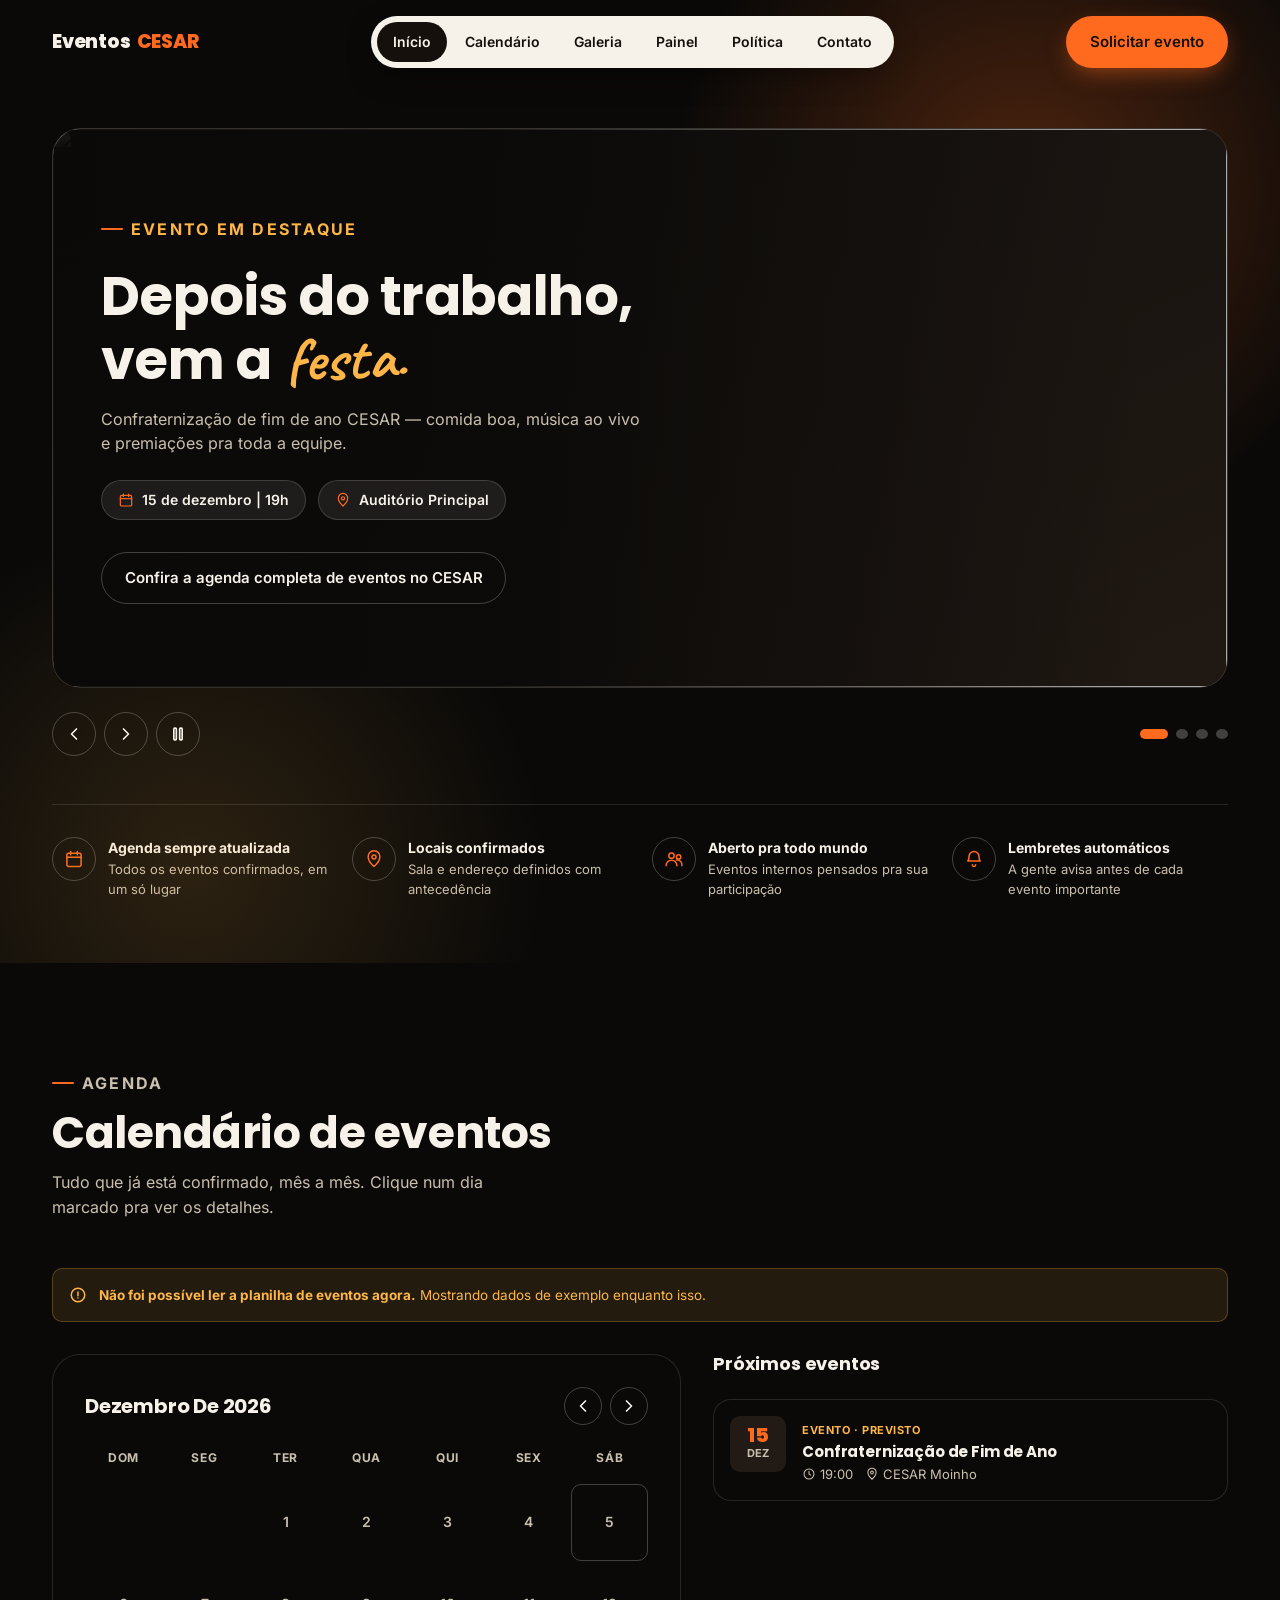
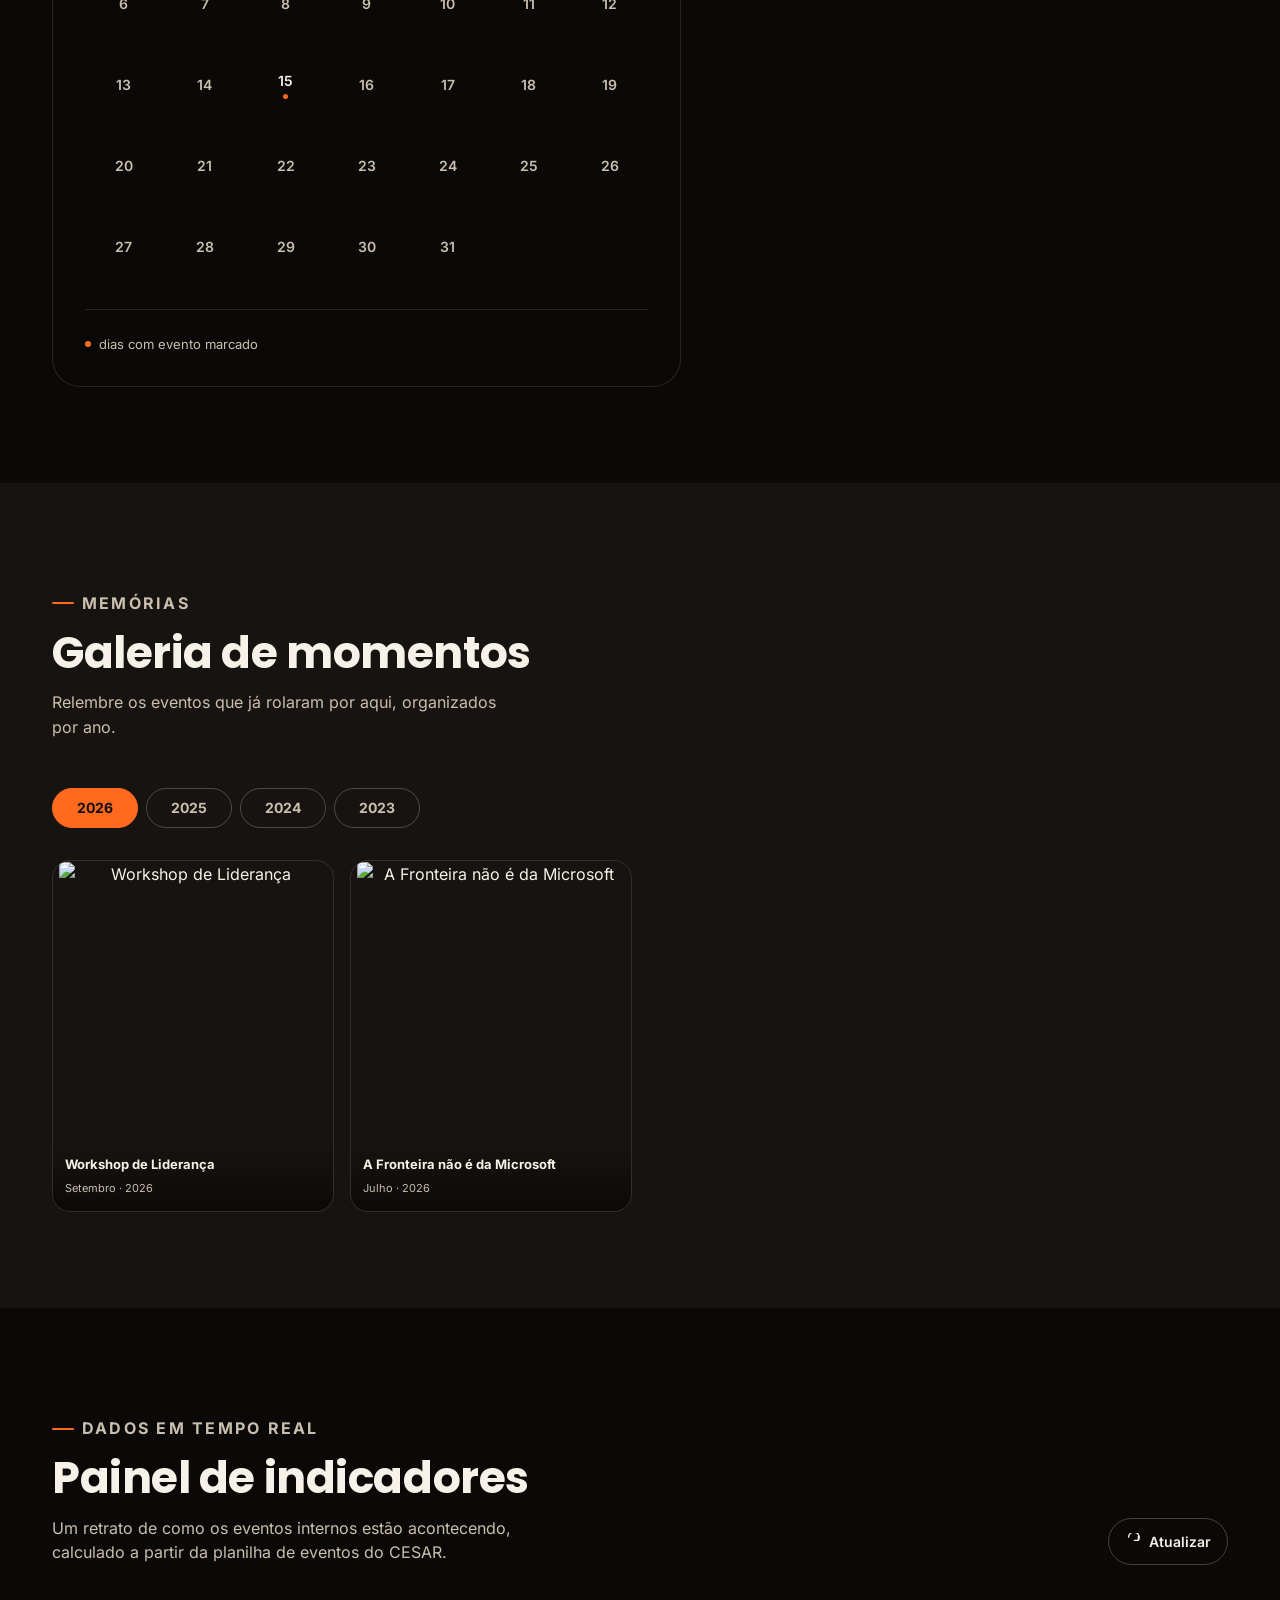
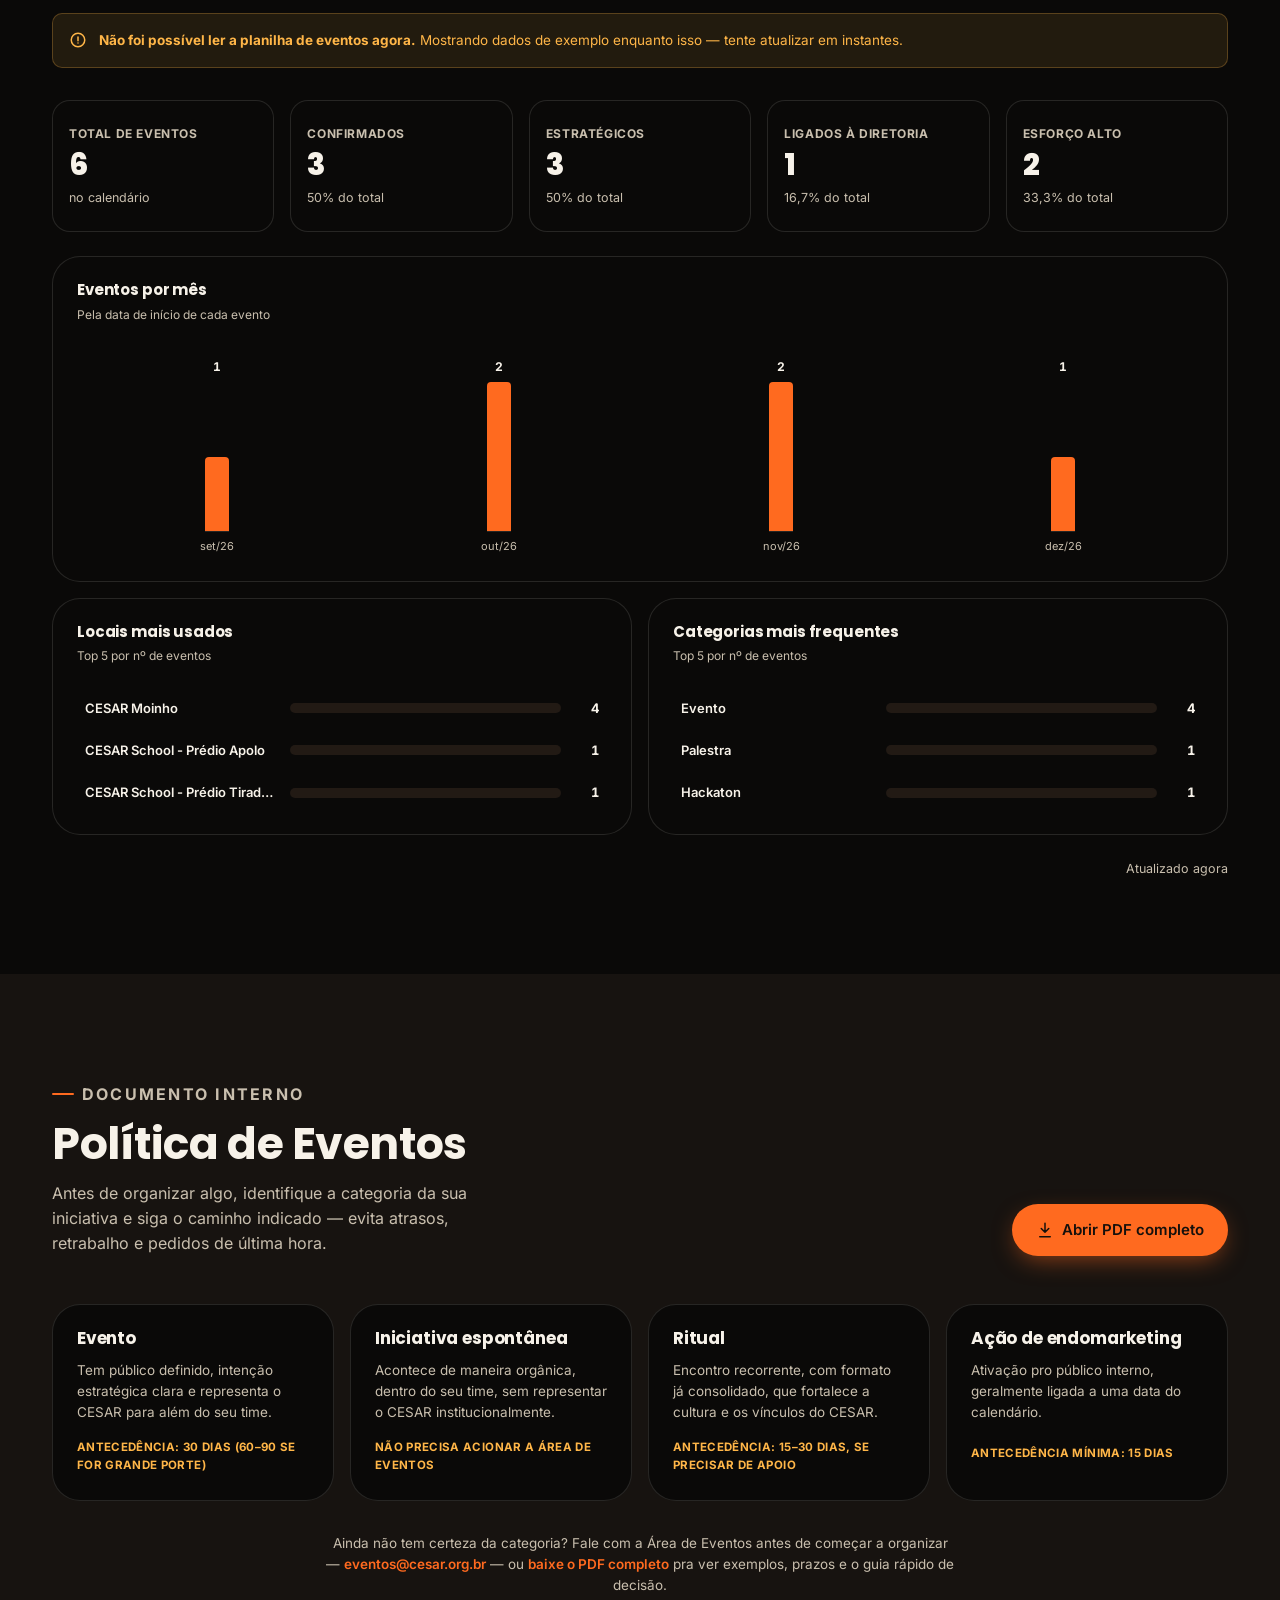
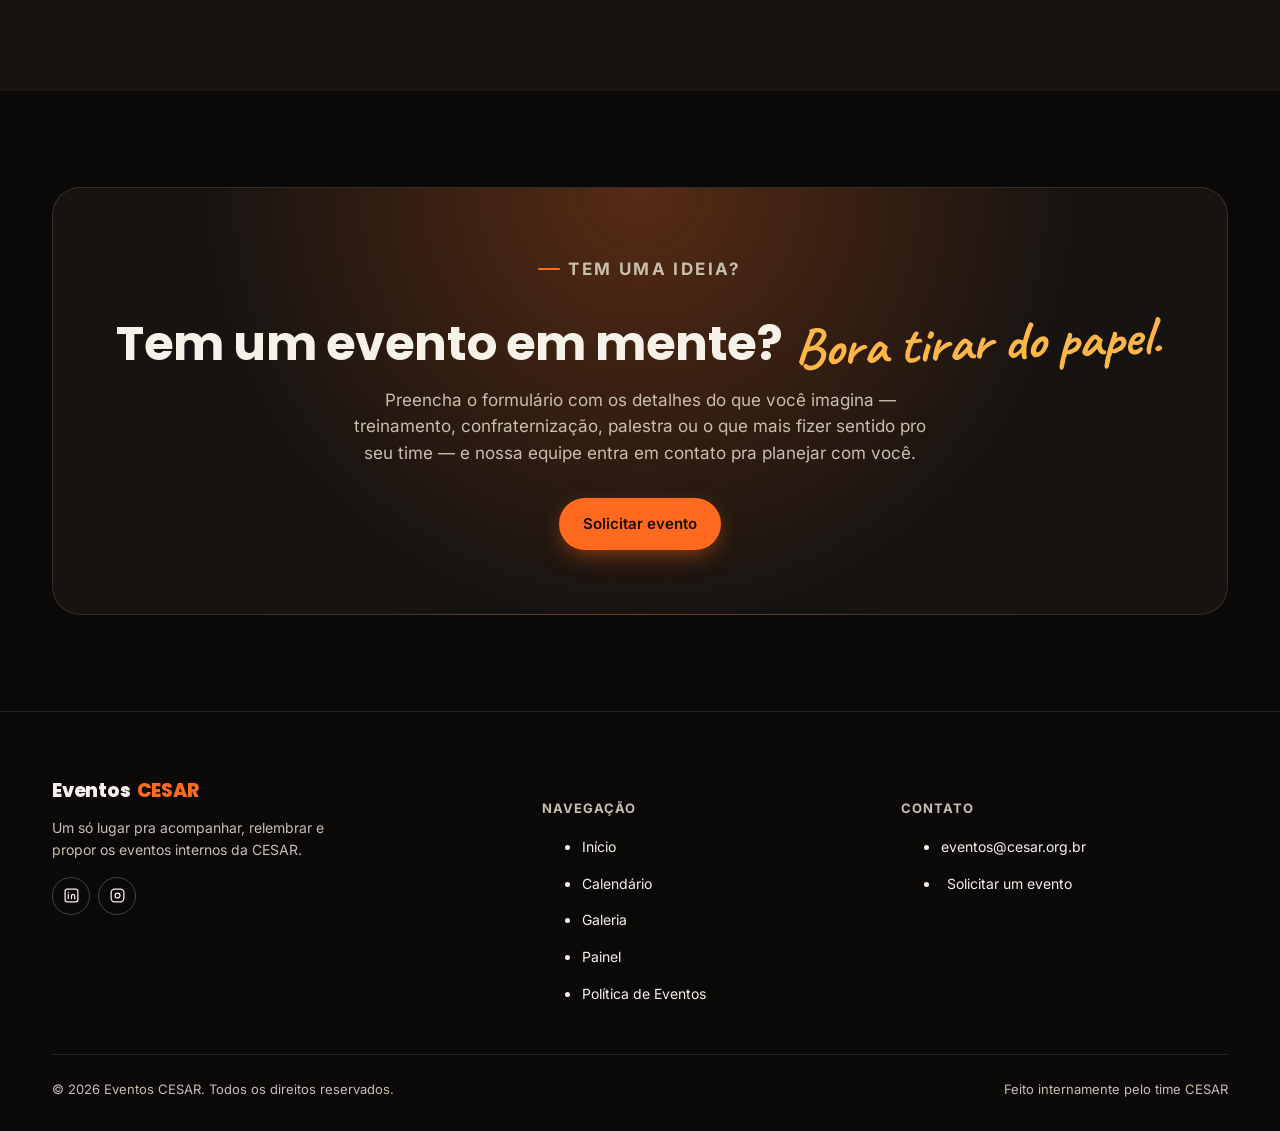
==== commit 66e674f5: "Atualiza PDF da Política de Eventos para a versão V3 Substitui o conteúdo de documentos/Politica_Eve" ====
--- a/artifact-preview.html
+++ b/artifact-preview.html
@@ -1105,29 +1105,6 @@
           </article>
 
           <article class="slide">
-            <img class="slide-bg" src="https://img.mailinblue.com/8183049/images/content_library/original/6aa0498d1e7045eeddc3b661.jpg" alt="" loading="lazy">
-            <div class="slide-scrim" aria-hidden="true"></div>
-            <div class="slide-copy">
-              <p class="eyebrow">Integração</p>
-              <h2>Conectando <span class="script">pessoas.</span></h2>
-              <p>Corrida CESAR: 5km abertos a colaboradores e famílias, com kit exclusivo e premiação simbólica.</p>
-              <div class="slide-meta">
-                <span class="meta-chip">
-                  <svg viewBox="0 0 24 24" fill="none" stroke="currentColor" stroke-width="1.8" stroke-linecap="round" stroke-linejoin="round"><rect x="3.5" y="5" width="17" height="16" rx="2"/><path d="M8 3v4M16 3v4M3.5 10h17"/></svg>
-                  14 de novembro | 7h
-                </span>
-                <span class="meta-chip">
-                  <svg viewBox="0 0 24 24" fill="none" stroke="currentColor" stroke-width="1.8" stroke-linecap="round" stroke-linejoin="round"><path d="M12 21s-7-6.2-7-11.5A7 7 0 0112 2a7 7 0 017 7.5C19 14.8 12 21 12 21z"/><circle cx="12" cy="9.5" r="2.4"/></svg>
-                  Parque da Jaqueira
-                </span>
-              </div>
-              <div class="slide-actions">
-                <a class="btn btn-ghost btn-block" href="#calendario">Confira a agenda completa de eventos no CESAR</a>
-              </div>
-            </div>
-          </article>
-
-          <article class="slide">
             <img class="slide-bg" src="https://img.mailinblue.com/8183049/images/content_library/original/6aac90b38255a49ca9fe19f7.png" alt="" loading="lazy">
             <div class="slide-scrim" aria-hidden="true"></div>
             <div class="slide-copy">
@@ -1141,7 +1118,7 @@
                 </span>
                 <span class="meta-chip">
                   <svg viewBox="0 0 24 24" fill="none" stroke="currentColor" stroke-width="1.8" stroke-linecap="round" stroke-linejoin="round"><path d="M12 21s-7-6.2-7-11.5A7 7 0 0112 2a7 7 0 017 7.5C19 14.8 12 21 12 21z"/><circle cx="12" cy="9.5" r="2.4"/></svg>
-                  CESAR Moinho - Open Space, Risoflora e Manguezal
+                  CESAR Moinho - Open Space
                 </span>
               </div>
               <div class="slide-actions">
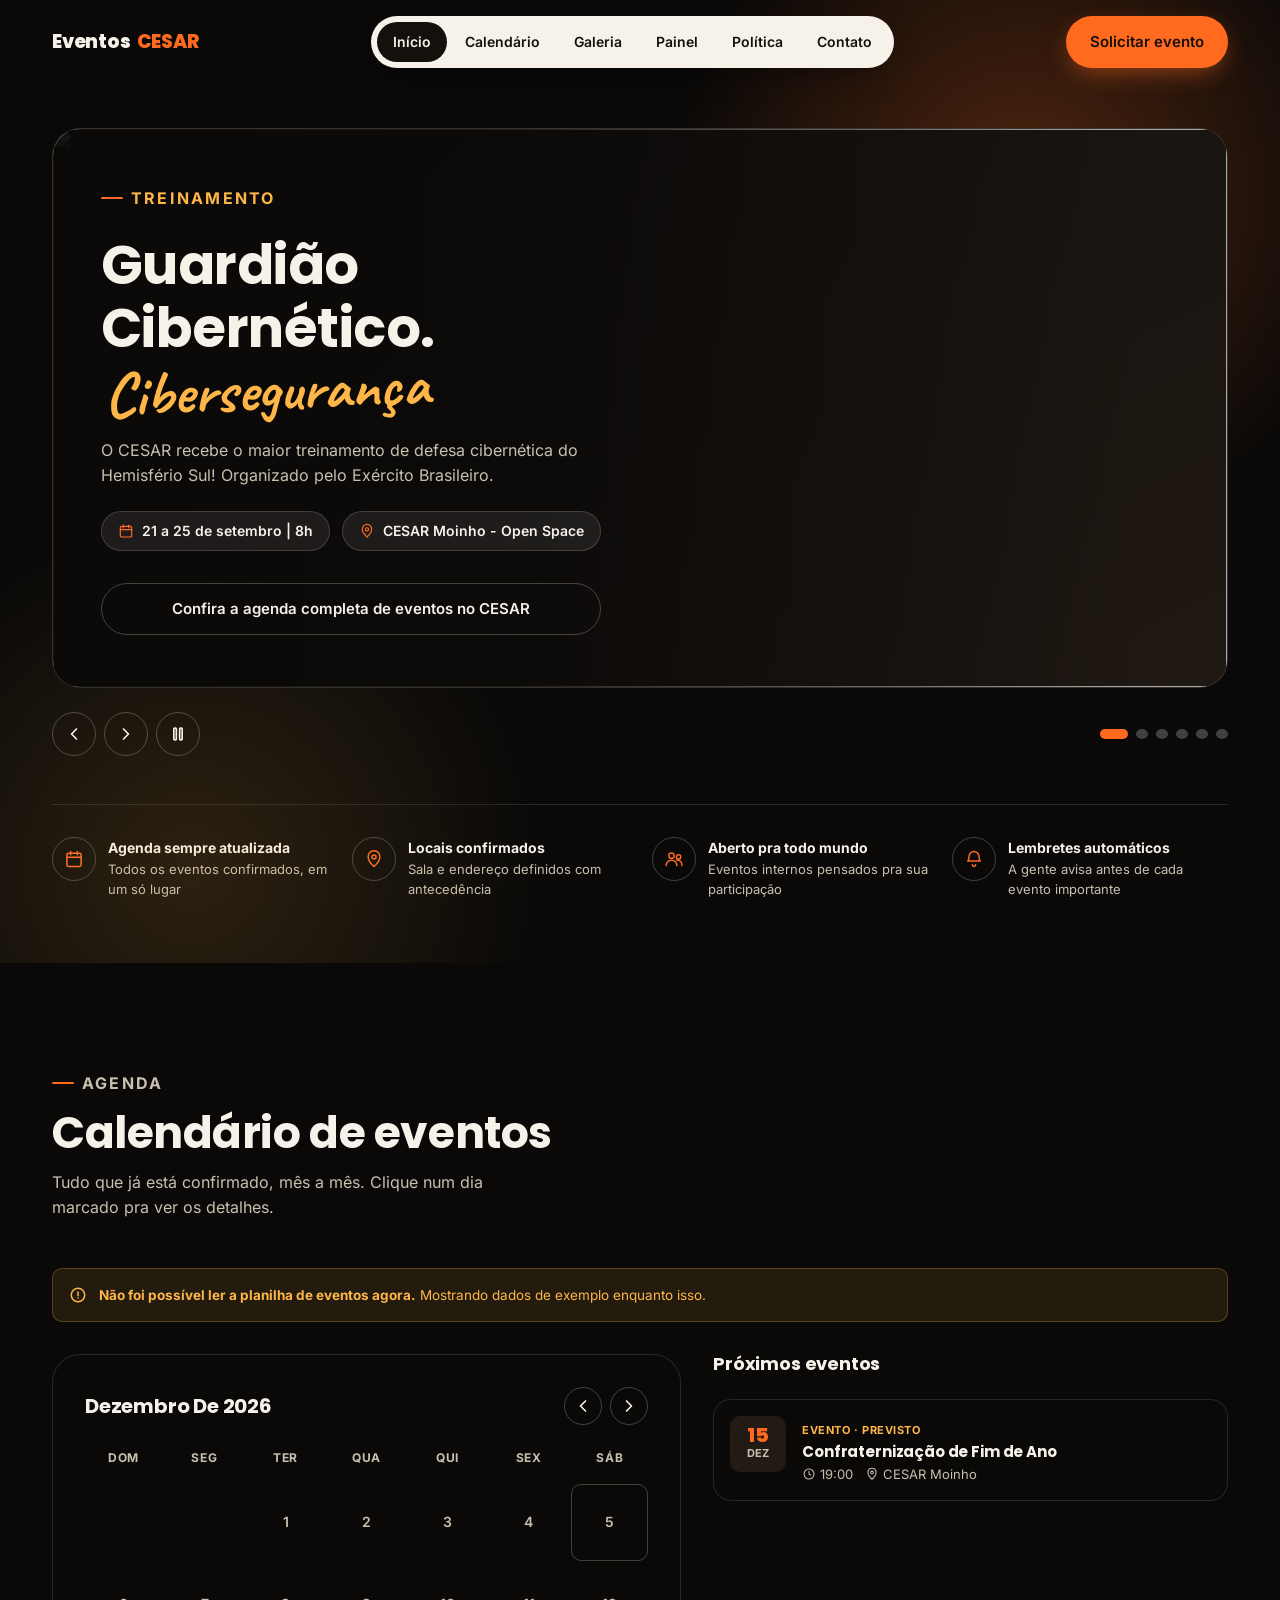
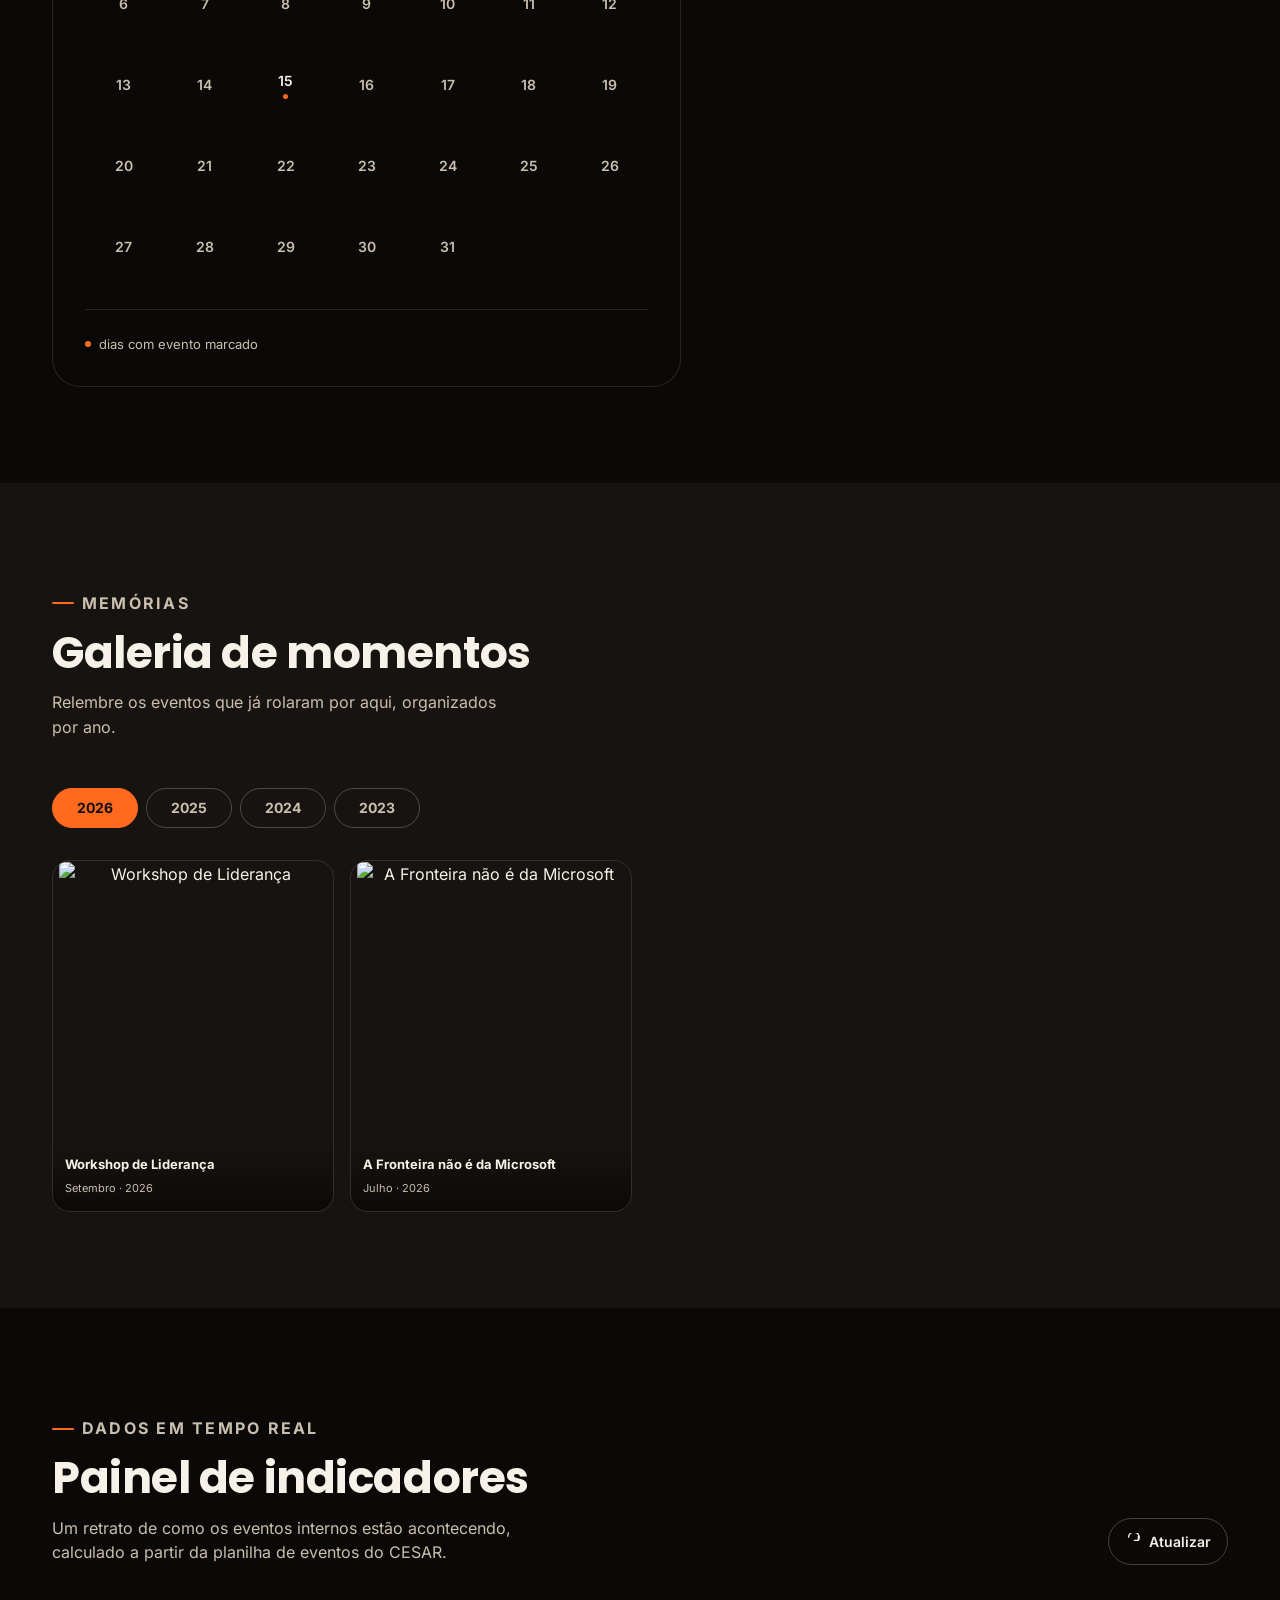
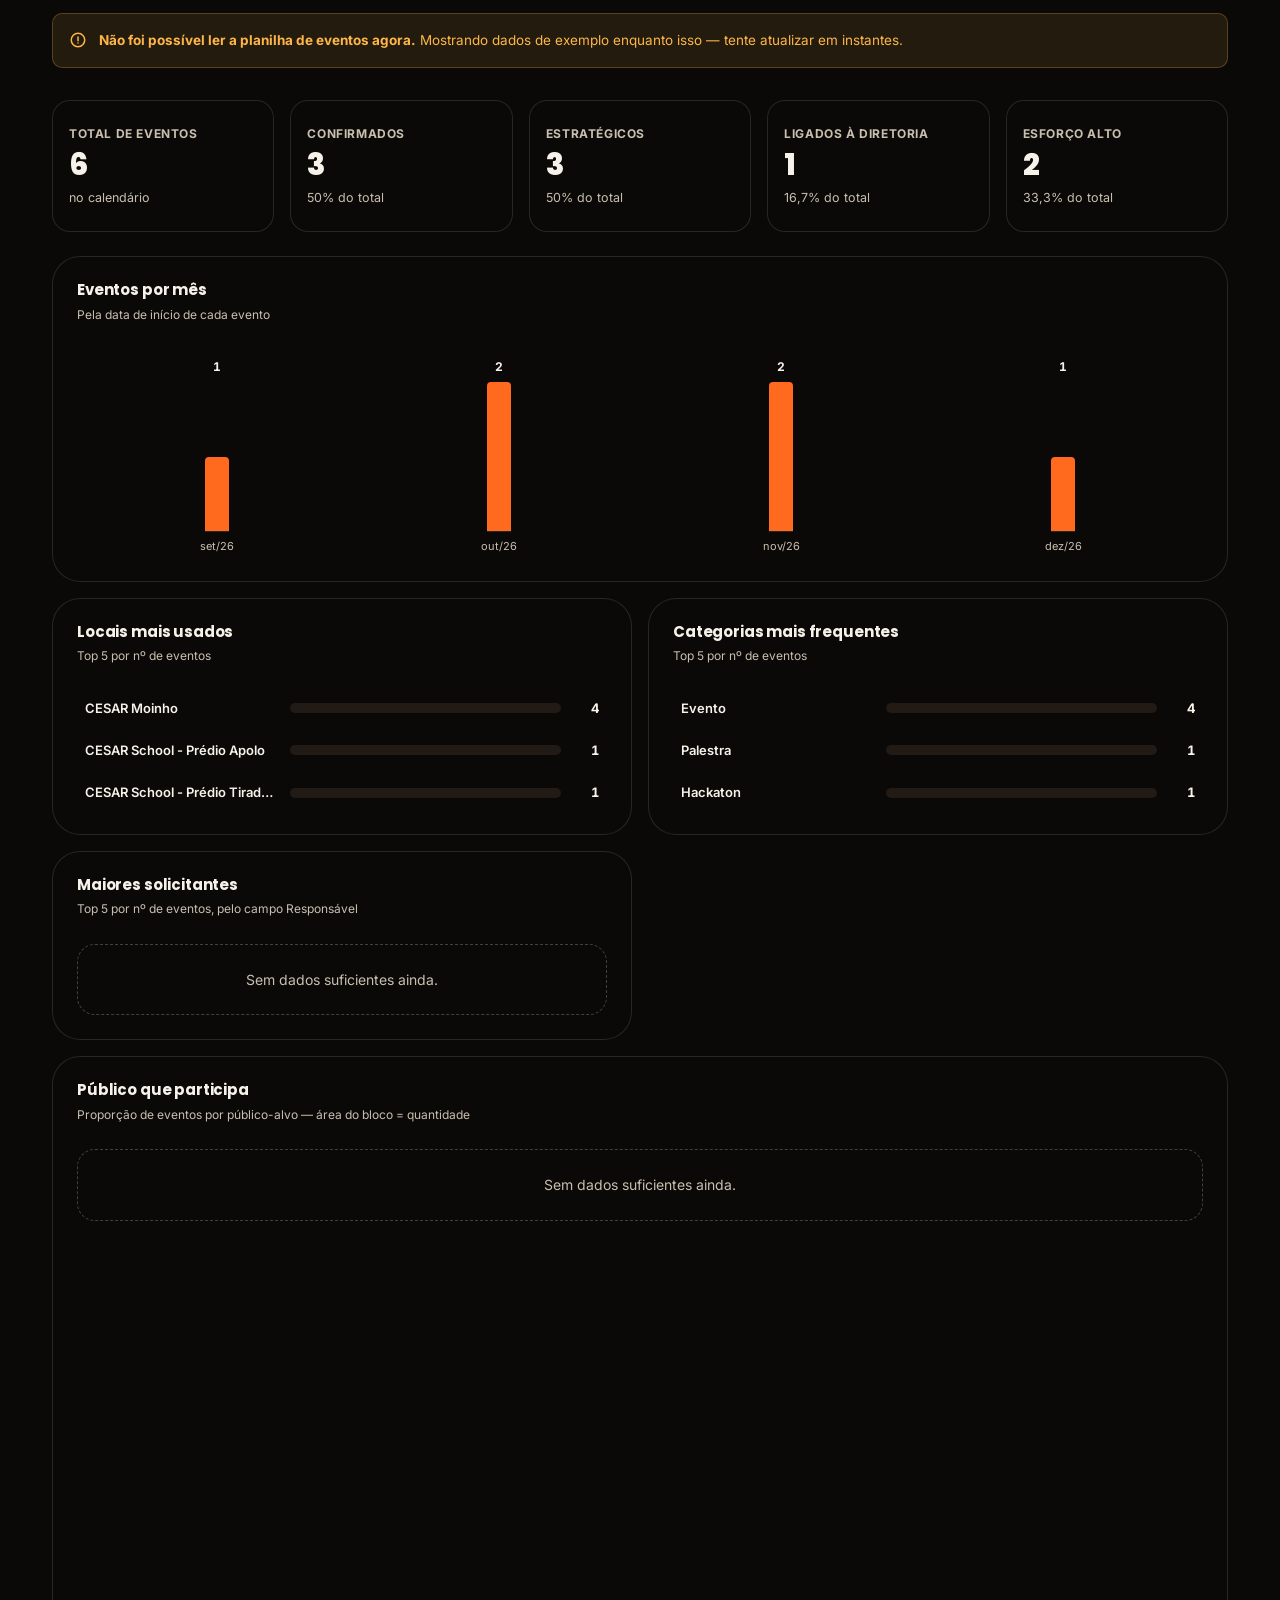
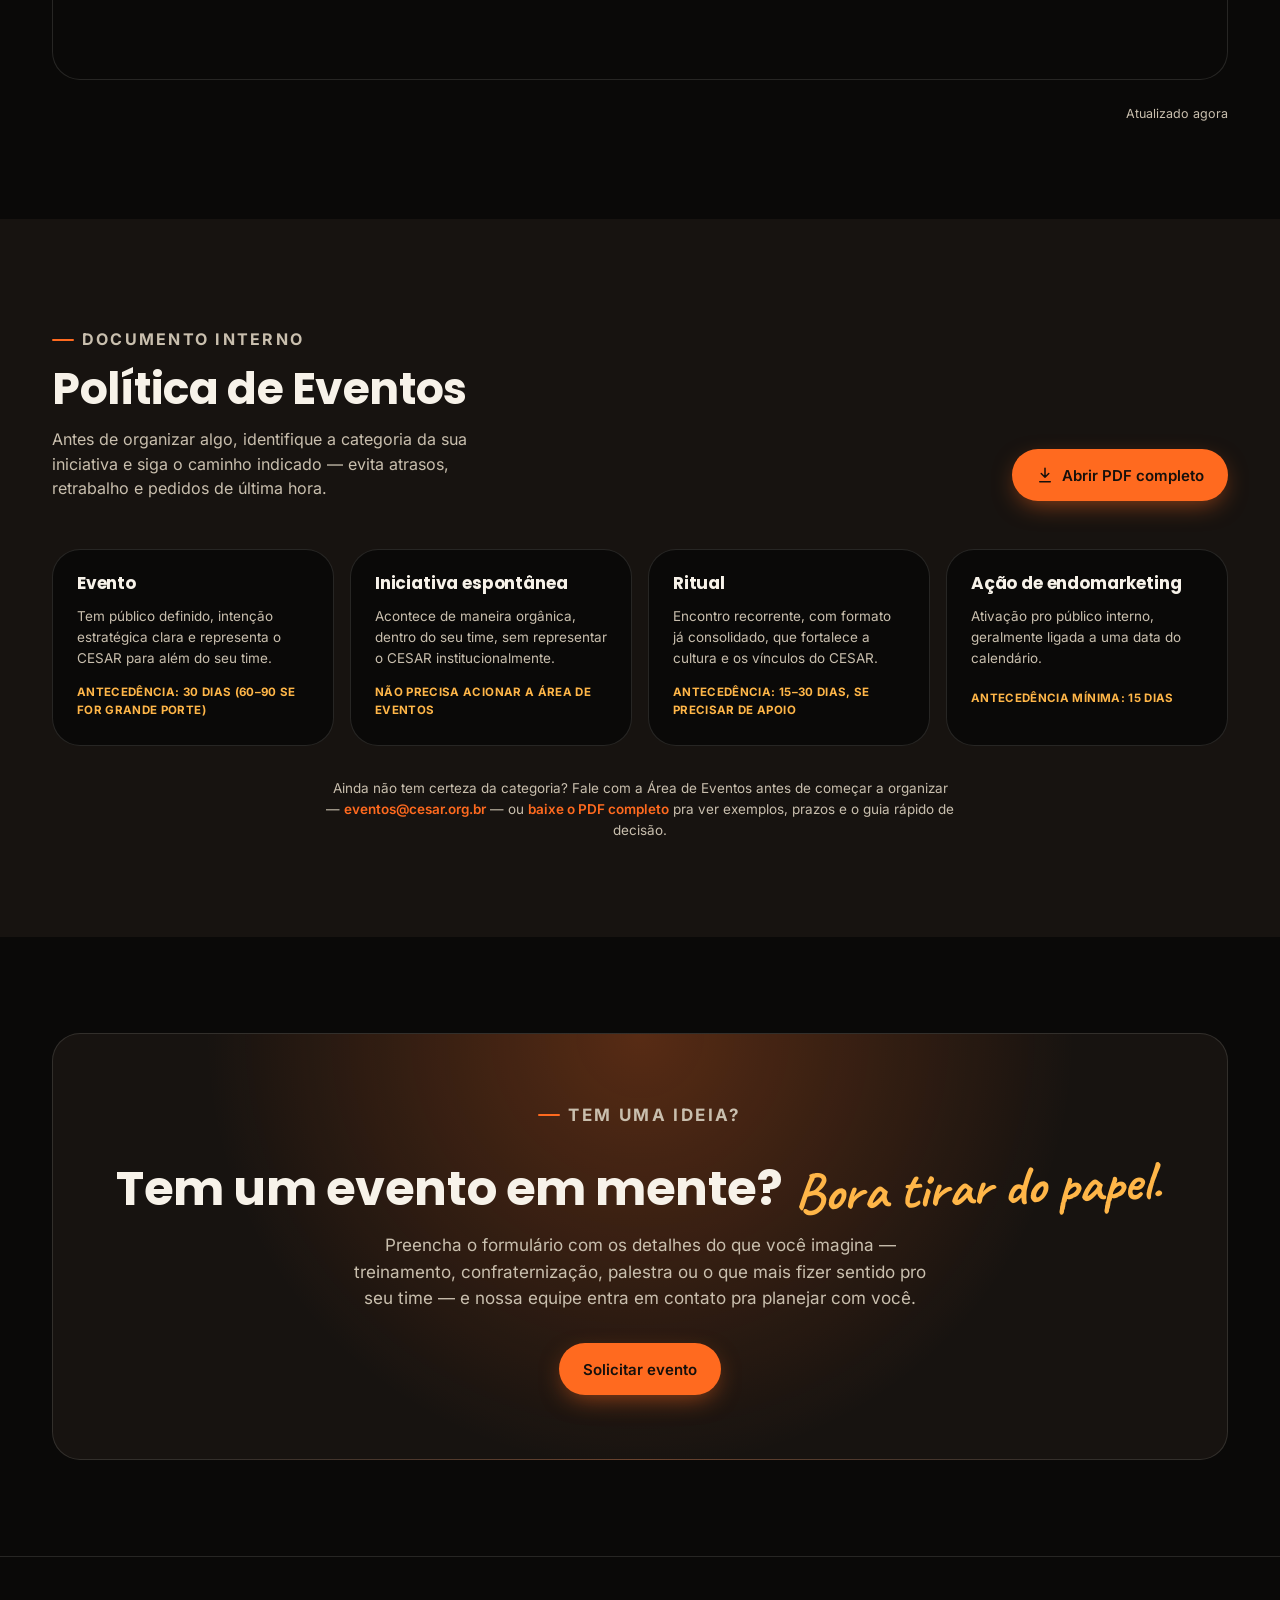
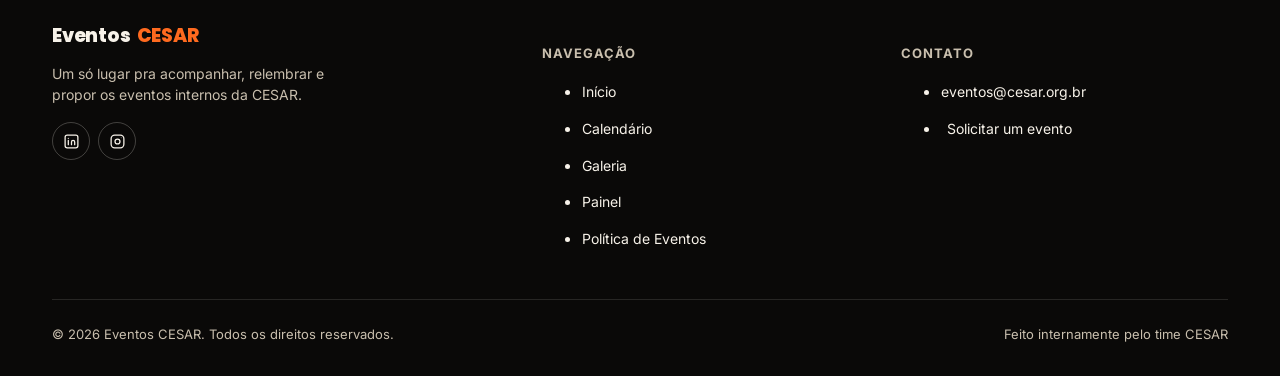
==== commit 9290902e: "Adiciona dois graficos ao painel: maiores solicitantes e mapa de arvore de publico - Novo rank-list " ====
--- a/artifact-preview.html
+++ b/artifact-preview.html
@@ -55,6 +55,13 @@
   --success: #35D07F;
   --success-ink: #05300F;
   --focus-ring: #FFD9A8;
+  /* paleta categórica do mapa de árvore (painel) — validada com o script
+     do skill de dataviz pra separação sob daltonismo, nas 3 combinações
+     possíveis lado a lado (all-pairs), contra o fundo #0A0908 */
+  --treemap-1: #D95926; /* laranja — Interno + Cliente */
+  --treemap-2: #3987E5; /* azul — Público externo */
+  --treemap-3: #199E70; /* verde-água — Colaboradores */
+  --treemap-other: #5C5147; /* neutro — Outros (não faz parte da paleta categórica) */
 
   /* type */
   --font-display: 'Poppins', 'Segoe UI', system-ui, -apple-system, sans-serif;
@@ -731,6 +738,7 @@
   gap: var(--space-4);
 }
 @media (min-width: 700px) { .panel-charts { grid-template-columns: 1fr 1fr; } }
+@media (min-width: 1300px) { .panel-charts { grid-template-columns: repeat(3, 1fr); } }
 .chart-card-wide { grid-column: 1 / -1; }
 
 .chart-card {
@@ -801,6 +809,61 @@
 .rank-bar-track { height: 10px; border-radius: var(--radius-pill); background: var(--bg-elev-2); overflow: hidden; }
 .rank-bar-fill { height: 100%; min-width: 4px; border-radius: var(--radius-pill); background: var(--orange); }
 .rank-value { font-size: 13px; font-weight: 700; color: var(--off-white); text-align: right; font-variant-numeric: tabular-nums; }
+
+/* mapa de árvore — público que participa dos eventos */
+.treemap {
+  position: relative;
+  width: 100%;
+  aspect-ratio: 2.3 / 1;
+  border-radius: var(--radius-sm);
+  overflow: hidden;
+}
+.treemap-cell {
+  position: absolute;
+  display: flex;
+  flex-direction: column;
+  justify-content: flex-end;
+  gap: 2px;
+  padding: var(--space-3);
+  border: 2px solid var(--bg); /* faz as vezes de espaçamento entre blocos */
+  box-sizing: border-box;
+  cursor: default;
+  transition: filter var(--dur-fast) var(--ease-out);
+}
+.treemap-cell:hover, .treemap-cell:focus-visible { filter: brightness(1.1); }
+.treemap-cell-name {
+  font-size: 13px;
+  font-weight: 700;
+  white-space: nowrap;
+  overflow: hidden;
+  text-overflow: ellipsis;
+}
+.treemap-cell-value {
+  font-size: 12px;
+  font-weight: 600;
+  opacity: 0.85;
+  font-variant-numeric: tabular-nums;
+  white-space: nowrap;
+  overflow: hidden;
+  text-overflow: ellipsis;
+}
+.treemap-cell.is-compact .treemap-cell-name,
+.treemap-cell.is-compact .treemap-cell-value { display: none; }
+
+.treemap-legend {
+  display: flex;
+  flex-wrap: wrap;
+  gap: var(--space-2) var(--space-4);
+  margin-top: var(--space-4);
+}
+.treemap-legend-item {
+  display: inline-flex;
+  align-items: center;
+  gap: 6px;
+  font-size: 12.5px;
+  color: var(--off-white-dim);
+}
+.treemap-legend-dot { width: 10px; height: 10px; border-radius: 3px; flex-shrink: 0; }
 
 .panel-updated { margin-top: var(--space-6); font-size: 12.5px; color: var(--off-white-dim); text-align: right; }
 @keyframes spin { to { transform: rotate(360deg); } }
@@ -1036,80 +1099,11 @@
         <div class="carousel-track">
 
           <article class="slide">
-            <img class="slide-bg" src="https://img.mailinblue.com/8183049/images/content_library/original/6aa04a34202ac0a13ea31faa.jpg" alt="" loading="lazy">
-            <div class="slide-scrim" aria-hidden="true"></div>
-            <div class="slide-copy">
-              <p class="eyebrow">Evento em destaque</p>
-              <h2>Depois do trabalho, vem a <span class="script">festa.</span></h2>
-              <p>Confraternização de fim de ano CESAR — comida boa, música ao vivo e premiações pra toda a equipe.</p>
-              <div class="slide-meta">
-                <span class="meta-chip">
-                  <svg viewBox="0 0 24 24" fill="none" stroke="currentColor" stroke-width="1.8" stroke-linecap="round" stroke-linejoin="round"><rect x="3.5" y="5" width="17" height="16" rx="2"/><path d="M8 3v4M16 3v4M3.5 10h17"/></svg>
-                  15 de dezembro | 19h
-                </span>
-                <span class="meta-chip">
-                  <svg viewBox="0 0 24 24" fill="none" stroke="currentColor" stroke-width="1.8" stroke-linecap="round" stroke-linejoin="round"><path d="M12 21s-7-6.2-7-11.5A7 7 0 0112 2a7 7 0 017 7.5C19 14.8 12 21 12 21z"/><circle cx="12" cy="9.5" r="2.4"/></svg>
-                  Auditório Principal
-                </span>
-              </div>
-              <div class="slide-actions">
-                <a class="btn btn-ghost btn-block" href="#calendario">Confira a agenda completa de eventos no CESAR</a>
-              </div>
-            </div>
-          </article>
-
-          <article class="slide">
-            <img class="slide-bg" src="https://img.mailinblue.com/8183049/images/content_library/original/6aa044f4da5ffecab04880c8.jpg" alt="" loading="lazy">
-            <div class="slide-scrim" aria-hidden="true"></div>
-            <div class="slide-copy">
-              <p class="eyebrow">Capacitação</p>
-              <h2>Aprenda. Cresça. <span class="script">Evolua.</span></h2>
-              <p>Workshop de Liderança com sessões práticas sobre gestão de times, feedback e comunicação.</p>
-              <div class="slide-meta">
-                <span class="meta-chip">
-                  <svg viewBox="0 0 24 24" fill="none" stroke="currentColor" stroke-width="1.8" stroke-linecap="round" stroke-linejoin="round"><rect x="3.5" y="5" width="17" height="16" rx="2"/><path d="M8 3v4M16 3v4M3.5 10h17"/></svg>
-                  10 de setembro | 14h
-                </span>
-                <span class="meta-chip">
-                  <svg viewBox="0 0 24 24" fill="none" stroke="currentColor" stroke-width="1.8" stroke-linecap="round" stroke-linejoin="round"><path d="M12 21s-7-6.2-7-11.5A7 7 0 0112 2a7 7 0 017 7.5C19 14.8 12 21 12 21z"/><circle cx="12" cy="9.5" r="2.4"/></svg>
-                  CESAR Moinho - Sala Risoflora
-                </span>
-              </div>
-              <div class="slide-actions">
-                <a class="btn btn-ghost btn-block" href="#calendario">Confira a agenda completa de eventos no CESAR</a>
-              </div>
-            </div>
-          </article>
-
-          <article class="slide">
-            <img class="slide-bg" src="https://img.mailinblue.com/8183049/images/content_library/original/6aa0450e6e62f21c34cd490f.jpg" alt="" loading="lazy">
-            <div class="slide-scrim" aria-hidden="true"></div>
-            <div class="slide-copy">
-              <p class="eyebrow">Inovação</p>
-              <h2>O futuro começa <span class="script">aqui.</span></h2>
-              <p>Hackathon CESAR: 48 horas de criação em equipe, mentoria e premiação pras melhores ideias.</p>
-              <div class="slide-meta">
-                <span class="meta-chip">
-                  <svg viewBox="0 0 24 24" fill="none" stroke="currentColor" stroke-width="1.8" stroke-linecap="round" stroke-linejoin="round"><rect x="3.5" y="5" width="17" height="16" rx="2"/><path d="M8 3v4M16 3v4M3.5 10h17"/></svg>
-                  8 de outubro | 9h
-                </span>
-                <span class="meta-chip">
-                  <svg viewBox="0 0 24 24" fill="none" stroke="currentColor" stroke-width="1.8" stroke-linecap="round" stroke-linejoin="round"><path d="M12 21s-7-6.2-7-11.5A7 7 0 0112 2a7 7 0 017 7.5C19 14.8 12 21 12 21z"/><circle cx="12" cy="9.5" r="2.4"/></svg>
-                  CESAR School Brum - Sala 103
-                </span>
-              </div>
-              <div class="slide-actions">
-                <a class="btn btn-ghost btn-block" href="#calendario">Confira a agenda completa de eventos no CESAR</a>
-              </div>
-            </div>
-          </article>
-
-          <article class="slide">
             <img class="slide-bg" src="https://img.mailinblue.com/8183049/images/content_library/original/6aac90b38255a49ca9fe19f7.png" alt="" loading="lazy">
             <div class="slide-scrim" aria-hidden="true"></div>
             <div class="slide-copy">
               <p class="eyebrow">Treinamento</p>
-              <h2>Guardião Cibernético. <span class="script">Cibersegurança.</span></h2>
+              <h2>Guardião Cibernético. <span class="script">Cibersegurança</span></h2>
               <p>O CESAR recebe o maior treinamento de defesa cibernética do Hemisfério Sul! Organizado pelo Exército Brasileiro.</p>
               <div class="slide-meta">
                 <span class="meta-chip">
@@ -1119,6 +1113,121 @@
                 <span class="meta-chip">
                   <svg viewBox="0 0 24 24" fill="none" stroke="currentColor" stroke-width="1.8" stroke-linecap="round" stroke-linejoin="round"><path d="M12 21s-7-6.2-7-11.5A7 7 0 0112 2a7 7 0 017 7.5C19 14.8 12 21 12 21z"/><circle cx="12" cy="9.5" r="2.4"/></svg>
                   CESAR Moinho - Open Space
+                </span>
+              </div>
+              <div class="slide-actions">
+                <a class="btn btn-ghost btn-block" href="#calendario">Confira a agenda completa de eventos no CESAR</a>
+              </div>
+            </div>
+          </article>
+
+          <article class="slide">
+            <img class="slide-bg" src="https://img.mailinblue.com/8183049/images/content_library/original/6aad45be39eb9ec809e7f782.png" alt="" loading="lazy">
+            <div class="slide-scrim" aria-hidden="true"></div>
+            <div class="slide-copy">
+              <p class="eyebrow">Seminário</p>
+              <h2>Innovation Journey <span class="script">TCU</span></h2>
+              <p>Pequena descrição do que é o evento.</p>
+              <div class="slide-meta">
+                <span class="meta-chip">
+                  <svg viewBox="0 0 24 24" fill="none" stroke="currentColor" stroke-width="1.8" stroke-linecap="round" stroke-linejoin="round"><rect x="3.5" y="5" width="17" height="16" rx="2"/><path d="M8 3v4M16 3v4M3.5 10h17"/></svg>
+                  21 de setembro | 8h
+                </span>
+                <span class="meta-chip">
+                  <svg viewBox="0 0 24 24" fill="none" stroke="currentColor" stroke-width="1.8" stroke-linecap="round" stroke-linejoin="round"><path d="M12 21s-7-6.2-7-11.5A7 7 0 0112 2a7 7 0 017 7.5C19 14.8 12 21 12 21z"/><circle cx="12" cy="9.5" r="2.4"/></svg>
+                  CESAR School - Prédio Brum - Sala 203
+                </span>
+              </div>
+              <div class="slide-actions">
+                <a class="btn btn-ghost btn-block" href="#calendario">Confira a agenda completa de eventos no CESAR</a>
+              </div>
+            </div>
+          </article>
+
+          <article class="slide">
+            <img class="slide-bg" src="https://img.mailinblue.com/8183049/images/content_library/original/6aad47d5a292d5d687088c2c.png" alt="" loading="lazy">
+            <div class="slide-scrim" aria-hidden="true"></div>
+            <div class="slide-copy">
+              <p class="eyebrow">Reunião</p>
+              <h2>Estratégia <span class="script">& Integração</span></h2>
+              <p>Encontro de Lideranças do CESAR com sessões práticas sobre gestão estratégica, MNE, feedback e comunicação.</p>
+              <div class="slide-meta">
+                <span class="meta-chip">
+                  <svg viewBox="0 0 24 24" fill="none" stroke="currentColor" stroke-width="1.8" stroke-linecap="round" stroke-linejoin="round"><rect x="3.5" y="5" width="17" height="16" rx="2"/><path d="M8 3v4M16 3v4M3.5 10h17"/></svg>
+                  22 de setembro | 9h às 10h30
+                </span>
+                <span class="meta-chip">
+                  <svg viewBox="0 0 24 24" fill="none" stroke="currentColor" stroke-width="1.8" stroke-linecap="round" stroke-linejoin="round"><path d="M12 21s-7-6.2-7-11.5A7 7 0 0112 2a7 7 0 017 7.5C19 14.8 12 21 12 21z"/><circle cx="12" cy="9.5" r="2.4"/></svg>
+                  CESAR Moinho - Manguezal
+                </span>
+              </div>
+              <div class="slide-actions">
+                <a class="btn btn-ghost btn-block" href="#calendario">Confira a agenda completa de eventos no CESAR</a>
+              </div>
+            </div>
+          </article>
+
+          <article class="slide">
+            <img class="slide-bg" src="https://img.mailinblue.com/8183049/images/content_library/original/6aad45be39eb9ec809e7f782.png" alt="" loading="lazy">
+            <div class="slide-scrim" aria-hidden="true"></div>
+            <div class="slide-copy">
+              <p class="eyebrow">Seminário</p>
+              <h2>Innovation Journey <span class="script">TCU</span></h2>
+              <p>Pequena descrição do que é o evento.</p>
+              <div class="slide-meta">
+                <span class="meta-chip">
+                  <svg viewBox="0 0 24 24" fill="none" stroke="currentColor" stroke-width="1.8" stroke-linecap="round" stroke-linejoin="round"><rect x="3.5" y="5" width="17" height="16" rx="2"/><path d="M8 3v4M16 3v4M3.5 10h17"/></svg>
+                  24 e 25 de setembro | 8h
+                </span>
+                <span class="meta-chip">
+                  <svg viewBox="0 0 24 24" fill="none" stroke="currentColor" stroke-width="1.8" stroke-linecap="round" stroke-linejoin="round"><path d="M12 21s-7-6.2-7-11.5A7 7 0 0112 2a7 7 0 017 7.5C19 14.8 12 21 12 21z"/><circle cx="12" cy="9.5" r="2.4"/></svg>
+                  CESAR Moinho - Sala Manguezal
+                </span>
+              </div>
+              <div class="slide-actions">
+                <a class="btn btn-ghost btn-block" href="#calendario">Confira a agenda completa de eventos no CESAR</a>
+              </div>
+            </div>
+          </article>
+
+          <article class="slide">
+            <img class="slide-bg" src="https://img.mailinblue.com/8183049/images/content_library/original/6aad491ad84e8726718b9424.png" alt="" loading="lazy">
+            <div class="slide-scrim" aria-hidden="true"></div>
+            <div class="slide-copy">
+              <p class="eyebrow">Visita</p>
+              <h2>Petrobras RNEST <span class="script"></span></h2>
+              <p>Pequena descrição do que é o evento.</p>
+              <div class="slide-meta">
+                <span class="meta-chip">
+                  <svg viewBox="0 0 24 24" fill="none" stroke="currentColor" stroke-width="1.8" stroke-linecap="round" stroke-linejoin="round"><rect x="3.5" y="5" width="17" height="16" rx="2"/><path d="M8 3v4M16 3v4M3.5 10h17"/></svg>
+                  28 de setembro | 8h
+                </span>
+                <span class="meta-chip">
+                  <svg viewBox="0 0 24 24" fill="none" stroke="currentColor" stroke-width="1.8" stroke-linecap="round" stroke-linejoin="round"><path d="M12 21s-7-6.2-7-11.5A7 7 0 0112 2a7 7 0 017 7.5C19 14.8 12 21 12 21z"/><circle cx="12" cy="9.5" r="2.4"/></svg>
+                  CESAR Moinho - Cartola
+                </span>
+              </div>
+              <div class="slide-actions">
+                <a class="btn btn-ghost btn-block" href="#calendario">Confira a agenda completa de eventos no CESAR</a>
+              </div>
+            </div>
+          </article>
+
+          <article class="slide">
+            <img class="slide-bg" src="https://img.mailinblue.com/8183049/images/content_library/original/6aad49b07700a3e0da9a9724.png" alt="" loading="lazy">
+            <div class="slide-scrim" aria-hidden="true"></div>
+            <div class="slide-copy">
+              <p class="eyebrow">Cerimônia</p>
+              <h2>Encerramento Residência <span class="script">Tecnológica</span></h2>
+              <p>Pequena descrição do que é o evento.</p>
+              <div class="slide-meta">
+                <span class="meta-chip">
+                  <svg viewBox="0 0 24 24" fill="none" stroke="currentColor" stroke-width="1.8" stroke-linecap="round" stroke-linejoin="round"><rect x="3.5" y="5" width="17" height="16" rx="2"/><path d="M8 3v4M16 3v4M3.5 10h17"/></svg>
+                  29 de setembro | 19h
+                </span>
+                <span class="meta-chip">
+                  <svg viewBox="0 0 24 24" fill="none" stroke="currentColor" stroke-width="1.8" stroke-linecap="round" stroke-linejoin="round"><path d="M12 21s-7-6.2-7-11.5A7 7 0 0112 2a7 7 0 017 7.5C19 14.8 12 21 12 21z"/><circle cx="12" cy="9.5" r="2.4"/></svg>
+                  CESAR Moinho - Sala Risoflora
                 </span>
               </div>
               <div class="slide-actions">
@@ -1322,6 +1431,23 @@
           <span class="chart-card-sub">Top 5 por nº de eventos</span>
         </div>
         <div class="rank-list" id="deptsRankList" role="list"></div>
+      </div>
+
+      <div class="chart-card">
+        <div class="chart-card-head">
+          <h3>Maiores solicitantes</h3>
+          <span class="chart-card-sub">Top 5 por nº de eventos, pelo campo Responsável</span>
+        </div>
+        <div class="rank-list" id="requestersRankList" role="list"></div>
+      </div>
+
+      <div class="chart-card chart-card-wide">
+        <div class="chart-card-head">
+          <h3>Público que participa</h3>
+          <span class="chart-card-sub">Proporção de eventos por público-alvo — área do bloco = quantidade</span>
+        </div>
+        <div class="treemap" id="publicoTreemap" role="img" aria-label="Mapa de árvore do público que participa dos eventos"></div>
+        <div class="treemap-legend" id="publicoLegend"></div>
       </div>
     </div>
 
@@ -1586,6 +1712,39 @@
   return s;
 }
 
+// As 3 categorias de Público mais frequentes na planilha (conferido nos
+// dados reais — "Interno + Cliente" é a maior, à frente de "Público
+// externo") ganham cor própria no gráfico de árvore; o resto entra em
+// "Outros". Normaliza variações de grafia (ex.: "Colaboadores", sem o r,
+// é o que está na planilha hoje) pro mesmo rótulo, sem depender de
+// digitação exata.
+function publicoCategoryKey(raw) {
+  const norm = (raw || '').trim().toLowerCase();
+  if (norm === 'interno + cliente') return 'Interno + Cliente';
+  if (norm === 'publico externo' || norm === 'público externo') return 'Público externo';
+  if (norm === 'colaboadores' || norm === 'colaboradores') return 'Colaboradores';
+  return null; // cai em "Outros"
+}
+
+// Mapa de árvore simples: divide o retângulo recursivamente, sempre pelo
+// lado mais comprido, dando ao maior item restante uma fatia proporcional
+// ao seu valor. `items` já vem ordenado do maior pro menor. Coordenadas em
+// porcentagem (0–100), então o resultado funciona em qualquer tamanho de
+// tela sem recalcular nada em CSS.
+function layoutTreemap(items, x, y, w, h) {
+  if (!items.length) return [];
+  if (items.length === 1) return [{ ...items[0], x, y, w, h }];
+  const total = items.reduce((sum, i) => sum + i.value, 0);
+  const [first, ...rest] = items;
+  const frac = total > 0 ? first.value / total : 0;
+  if (w >= h) {
+    const firstW = w * frac;
+    return [{ ...first, x, y, w: firstW, h }, ...layoutTreemap(rest, x + firstW, y, w - firstW, h)];
+  }
+  const firstH = h * frac;
+  return [{ ...first, x, y, w, h: firstH }, ...layoutTreemap(rest, x, y + firstH, w, h - firstH)];
+}
+
 // Extrai links de imagem da coluna "Galeria" — aceita qualquer jeito
 // de separar (vírgula, ponto e vírgula, quebra de linha, espaço),
 // já que é preenchido à mão. Pega qualquer texto que comece com
@@ -1657,6 +1816,8 @@
     estrategico: /^true$/i.test(get('Estratégico')),
     location,
     venue,
+    publico,
+    responsavel,
     description,
   };
 }
@@ -2074,6 +2235,10 @@
     const monthMap = new Map();
     const venueMap = new Map();
     const categoryMap = new Map();
+    const requesterMap = new Map();
+    const publicoMap = new Map();
+    let publicoOutros = 0;
+    let publicoTotal = 0;
     let confirmadoCount = 0;
     let estrategicoCount = 0;
     let boardCount = 0;
@@ -2089,12 +2254,27 @@
 
       const category = String(ev.category || '').trim();
       if (category) categoryMap.set(category, (categoryMap.get(category) || 0) + 1);
+
+      const responsavel = String(ev.responsavel || '').trim();
+      if (responsavel) requesterMap.set(responsavel, (requesterMap.get(responsavel) || 0) + 1);
+
+      const publico = String(ev.publico || '').trim();
+      if (publico) {
+        publicoTotal++;
+        const key2 = publicoCategoryKey(publico);
+        if (key2) publicoMap.set(key2, (publicoMap.get(key2) || 0) + 1);
+        else publicoOutros++;
+      }
 
       if (ev.status === 'Confirmado') confirmadoCount++;
       if (ev.estrategico) estrategicoCount++;
       if (String(ev.cluster || '').trim() === 'Board') boardCount++;
       if (String(ev.esforco || '').trim() === 'Alto') altoEsforcoCount++;
     });
+
+    const publicoEntries = Array.from(publicoMap.entries());
+    if (publicoOutros > 0) publicoEntries.push(['Outros', publicoOutros]);
+    publicoEntries.sort((a, b) => b[1] - a[1]);
 
     const pct = (n) => (total ? (n / total) * 100 : 0);
     return {
@@ -2102,6 +2282,9 @@
       monthEntries: Array.from(monthMap.entries()).sort((a, b) => a[0].localeCompare(b[0])),
       venueEntries: Array.from(venueMap.entries()).sort((a, b) => b[1] - a[1]).slice(0, 5),
       categoryEntries: Array.from(categoryMap.entries()).sort((a, b) => b[1] - a[1]).slice(0, 5),
+      requesterEntries: Array.from(requesterMap.entries()).sort((a, b) => b[1] - a[1]).slice(0, 5),
+      publicoEntries,
+      publicoTotal,
       confirmadoCount, confirmadoPct: pct(confirmadoCount),
       estrategicoCount, estrategicoPct: pct(estrategicoCount),
       boardCount, boardPct: pct(boardCount),
@@ -2197,6 +2380,77 @@
     });
   }
 
+  // Cor fixa por categoria de público (não por posição/ranking) — assim a
+  // cor de "Colaboradores" não muda de um refresh pro outro só porque
+  // passou a ter mais ou menos eventos que outra categoria.
+  const PUBLICO_SWATCHES = {
+    'Interno + Cliente': { fill: 'var(--treemap-1)', text: 'var(--ink)' },
+    'Público externo': { fill: 'var(--treemap-2)', text: 'var(--ink)' },
+    'Colaboradores': { fill: 'var(--treemap-3)', text: 'var(--ink)' },
+    'Outros': { fill: 'var(--treemap-other)', text: 'var(--off-white)' },
+  };
+
+  function renderTreemap(elId, legendId, entries, total) {
+    const wrap = document.getElementById(elId);
+    const legend = document.getElementById(legendId);
+    wrap.innerHTML = '';
+    legend.innerHTML = '';
+    if (!entries.length) {
+      wrap.innerHTML = '<p class="empty-note">Sem dados suficientes ainda.</p>';
+      return;
+    }
+
+    const items = entries.map(([name, value]) => ({ name, value }));
+    const layout = layoutTreemap(items, 0, 0, 100, 100);
+
+    layout.forEach((item) => {
+      const swatch = PUBLICO_SWATCHES[item.name] || PUBLICO_SWATCHES.Outros;
+      const pct = total ? Math.round((item.value / total) * 100) : 0;
+      const label = `${item.name}: ${item.value} eventos (${pct}%)`;
+
+      const cell = document.createElement('div');
+      cell.className = 'treemap-cell';
+      cell.style.left = `${item.x}%`;
+      cell.style.top = `${item.y}%`;
+      cell.style.width = `${item.w}%`;
+      cell.style.height = `${item.h}%`;
+      cell.style.background = swatch.fill;
+      cell.style.color = swatch.text;
+      cell.tabIndex = 0;
+      cell.setAttribute('aria-label', label);
+      cell.title = label;
+
+      const nameEl = document.createElement('span');
+      nameEl.className = 'treemap-cell-name';
+      nameEl.textContent = item.name;
+      const valueEl = document.createElement('span');
+      valueEl.className = 'treemap-cell-value';
+      valueEl.textContent = `${item.value} · ${pct}%`;
+      cell.append(nameEl, valueEl);
+      wrap.appendChild(cell);
+
+      const legendItem = document.createElement('span');
+      legendItem.className = 'treemap-legend-item';
+      const dot = document.createElement('span');
+      dot.className = 'treemap-legend-dot';
+      dot.style.background = swatch.fill;
+      dot.setAttribute('aria-hidden', 'true');
+      const textEl = document.createElement('span');
+      textEl.textContent = `${item.name} — ${item.value} (${pct}%)`;
+      legendItem.append(dot, textEl);
+      legend.appendChild(legendItem);
+    });
+
+    // some com o texto das células pequenas demais pra caber com folga —
+    // o valor continua acessível pela legenda e pelo aria-label/title
+    requestAnimationFrame(() => {
+      wrap.querySelectorAll('.treemap-cell').forEach((cell) => {
+        const tooSmall = cell.offsetWidth < 70 || cell.offsetHeight < 40;
+        cell.classList.toggle('is-compact', tooSmall);
+      });
+    });
+  }
+
   function renderStats(m) {
     setText('statTotal', m.total ? numberFmt.format(m.total) : '—');
     setText('statTotalCaption', m.total ? 'no calendário' : 'sem dados ainda');
@@ -2250,6 +2504,8 @@
     renderMonthChart(metrics.monthEntries);
     renderRankList('roomsRankList', metrics.venueEntries, 'eventos');
     renderRankList('deptsRankList', metrics.categoryEntries, 'eventos');
+    renderRankList('requestersRankList', metrics.requesterEntries, 'eventos');
+    renderTreemap('publicoTreemap', 'publicoLegend', metrics.publicoEntries, metrics.publicoTotal);
     renderNotice(noticeKind);
     lastUpdated = new Date();
     updateTimestampLabel();
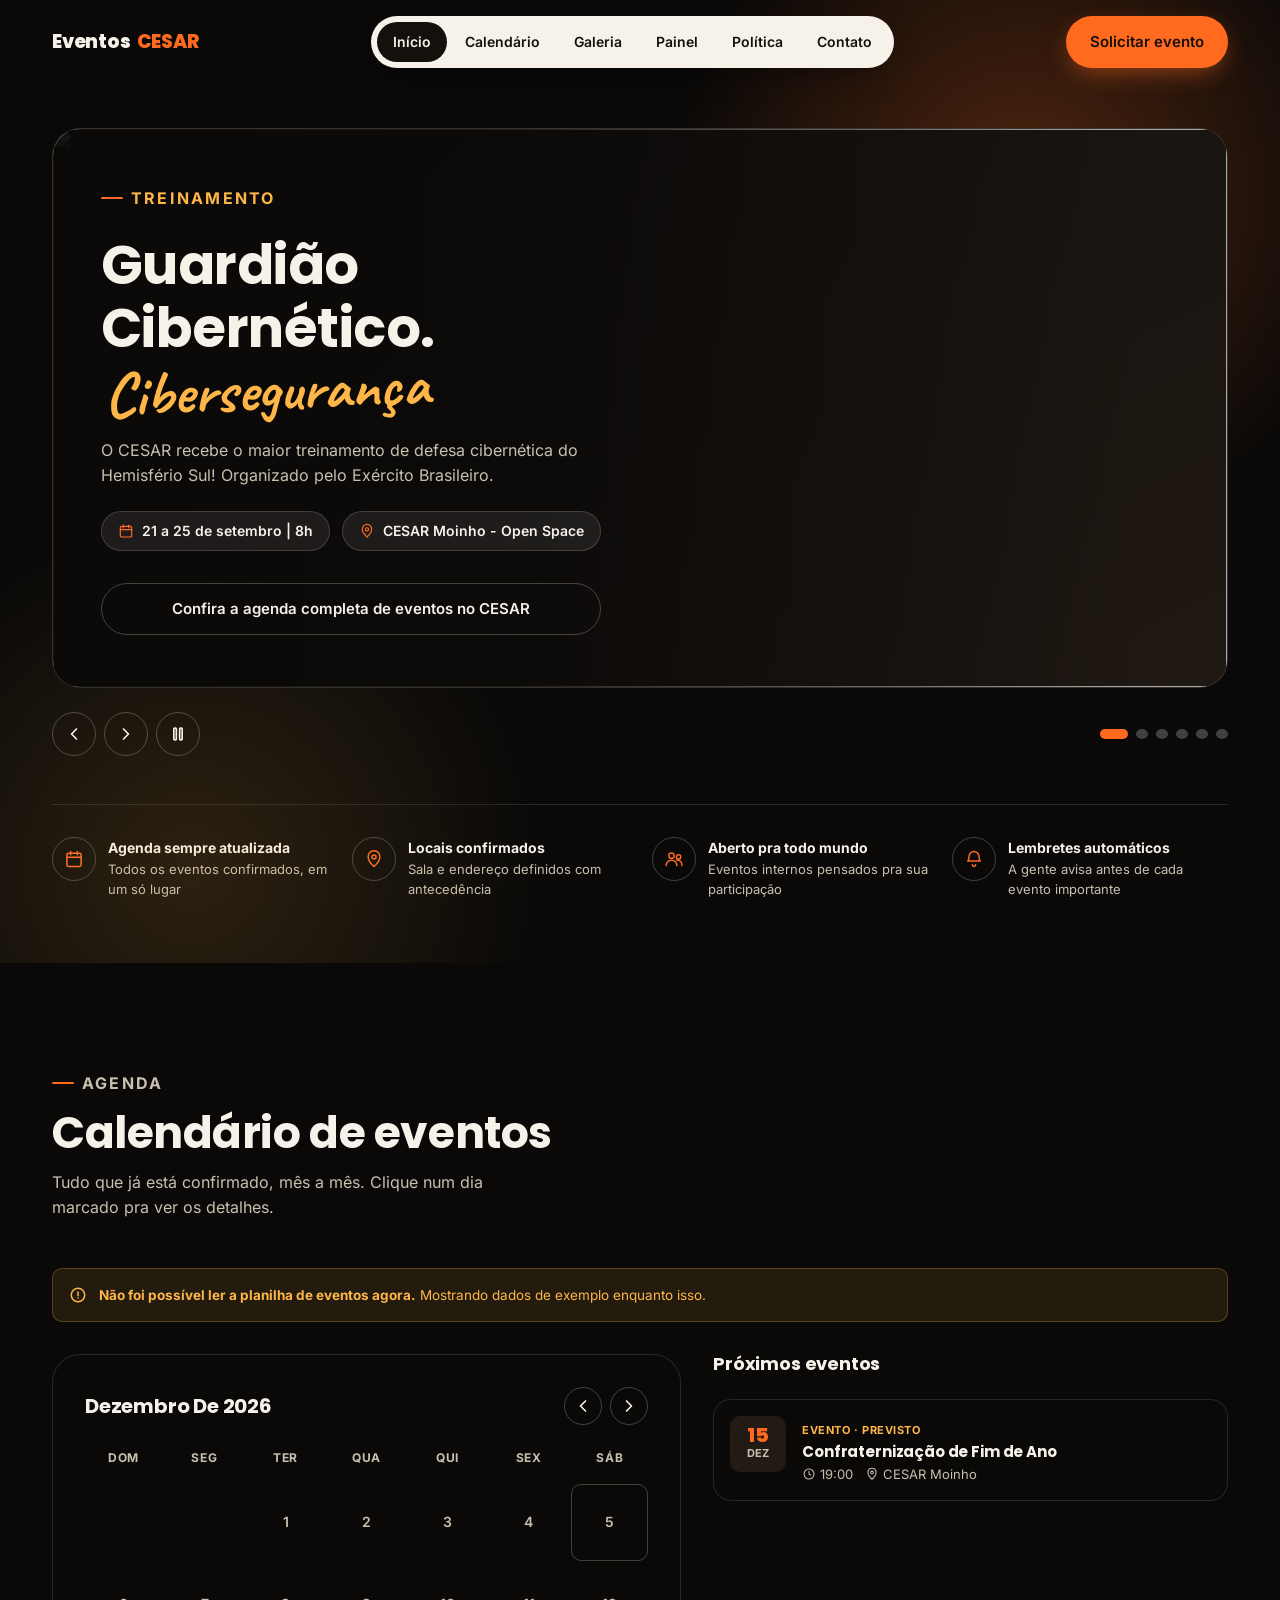
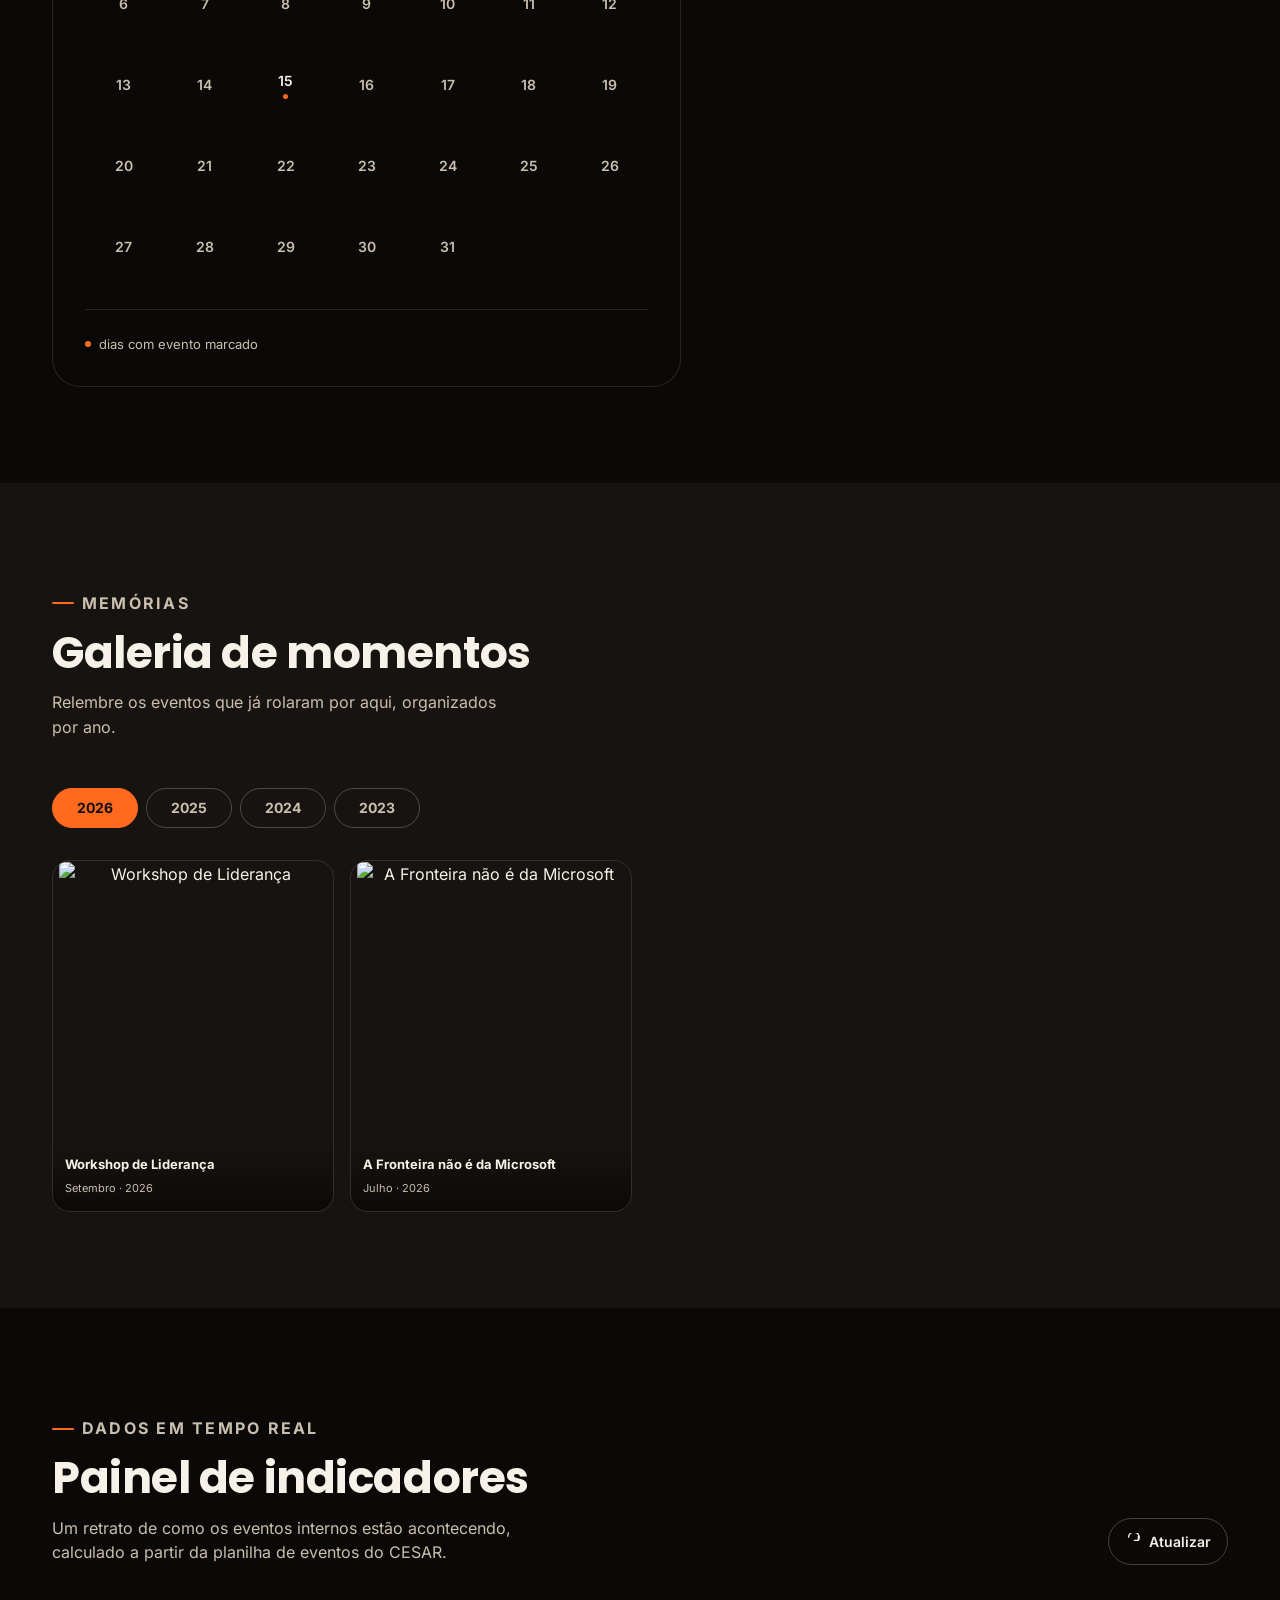
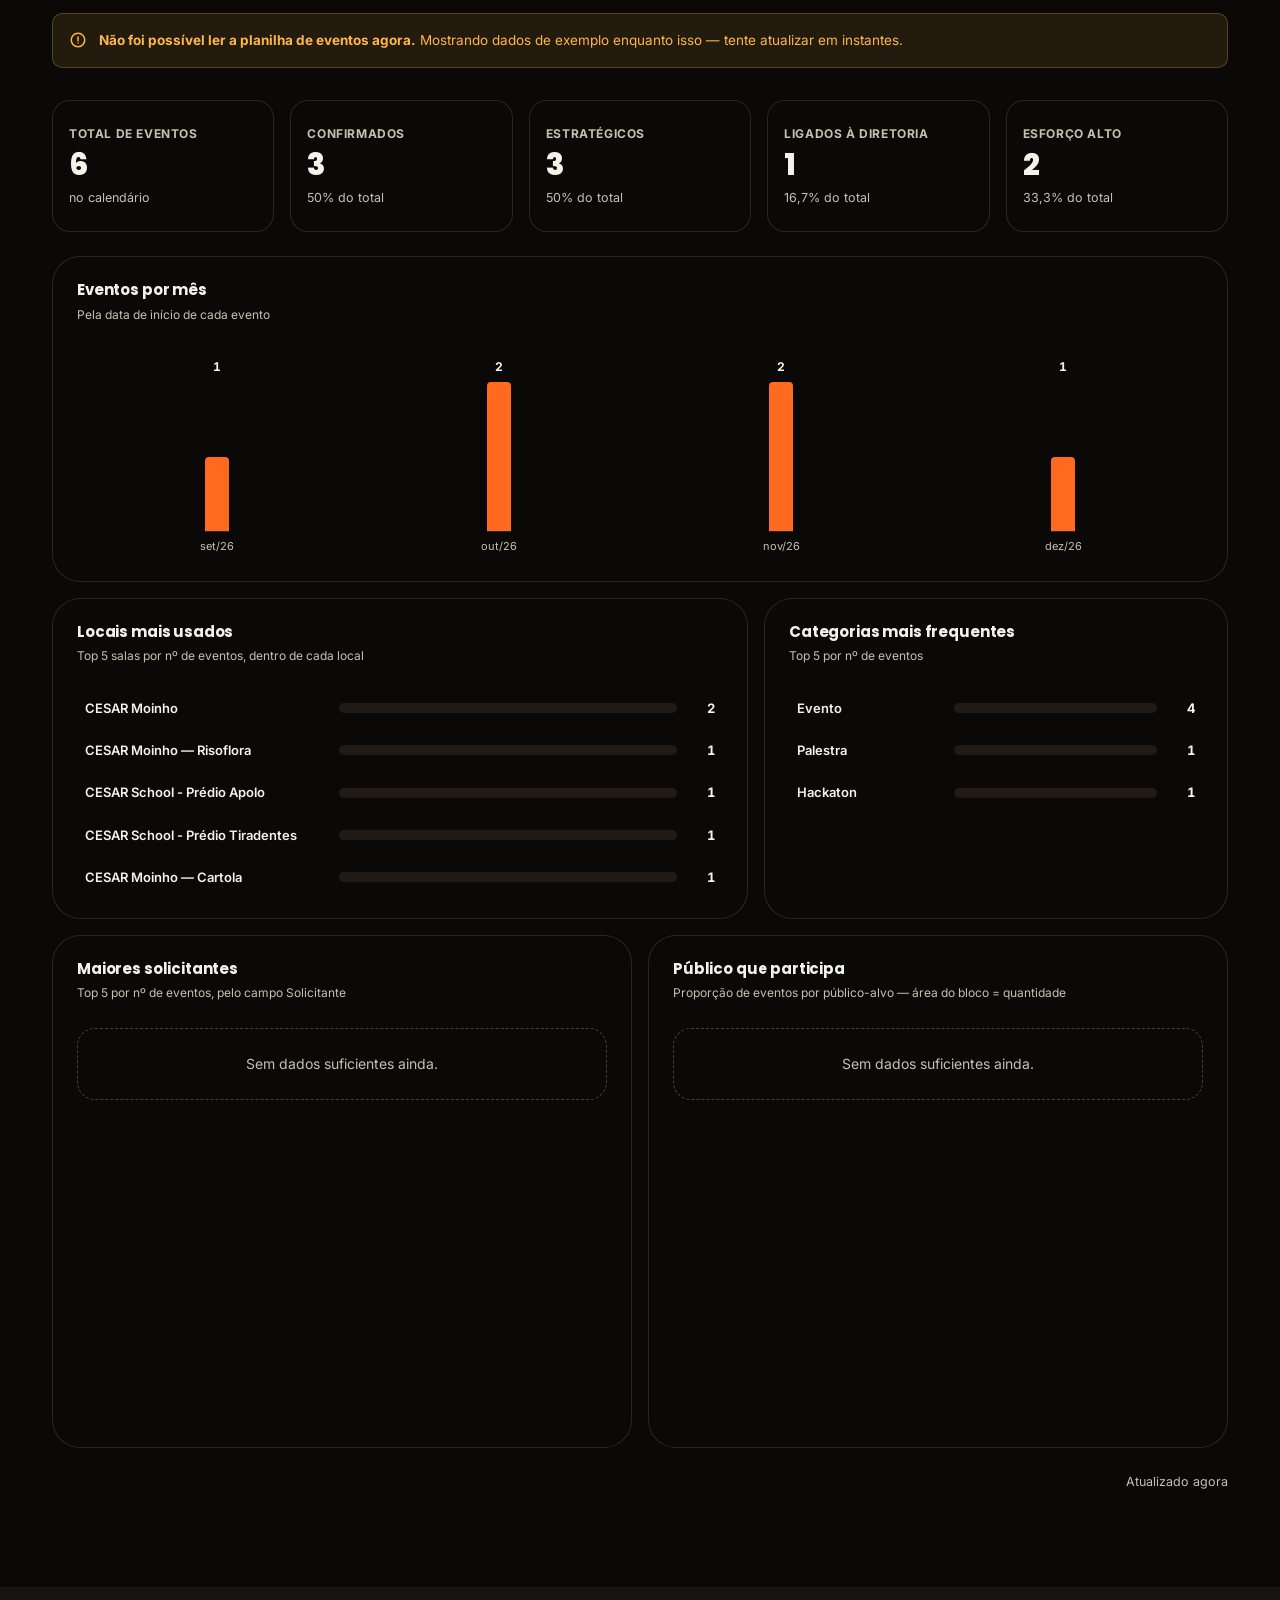
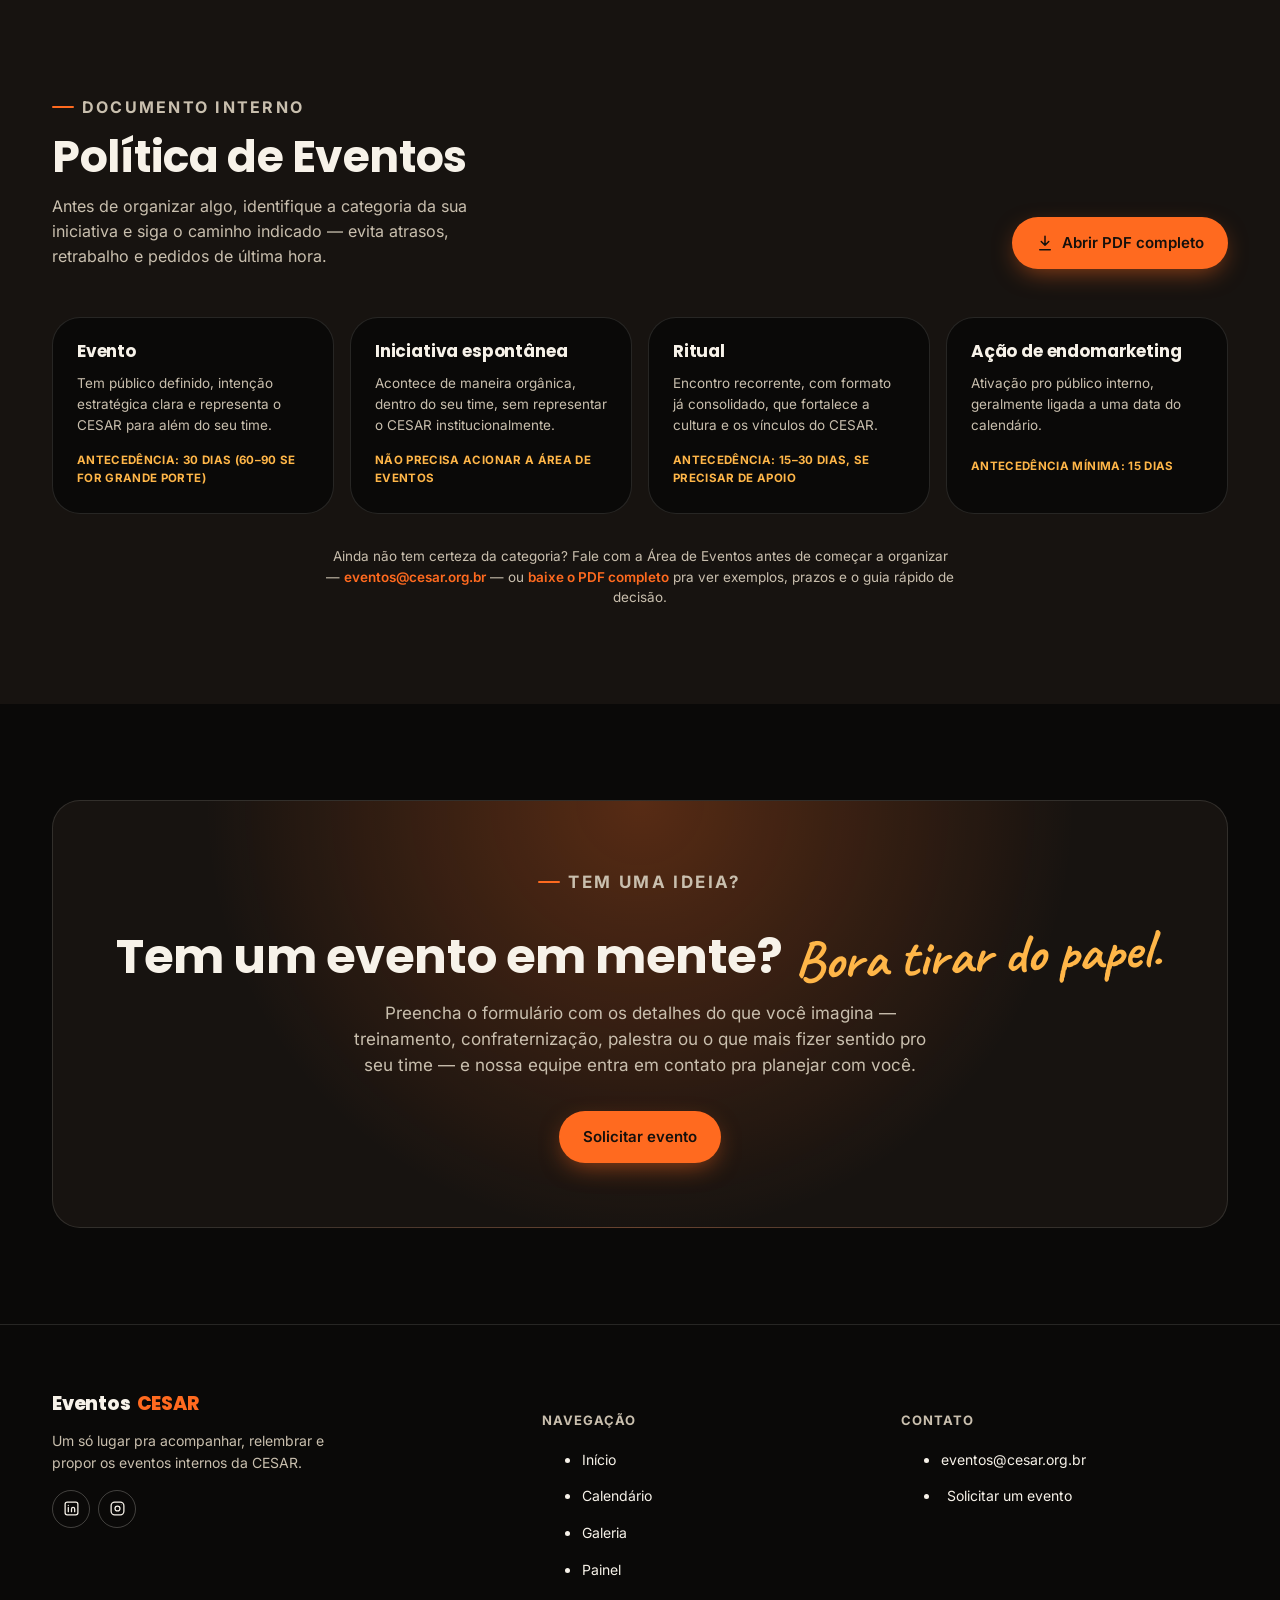
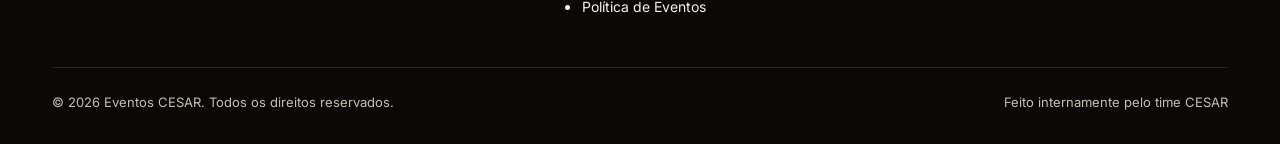
==== commit 03e32b32: "Ajusta layout e fontes de dados dos graficos do painel - "Locais mais usados": passa a contar por sa" ====
--- a/artifact-preview.html
+++ b/artifact-preview.html
@@ -737,9 +737,18 @@
   grid-template-columns: 1fr;
   gap: var(--space-4);
 }
-@media (min-width: 700px) { .panel-charts { grid-template-columns: 1fr 1fr; } }
-@media (min-width: 1300px) { .panel-charts { grid-template-columns: repeat(3, 1fr); } }
 .chart-card-wide { grid-column: 1 / -1; }
+
+.panel-charts-row {
+  grid-column: 1 / -1;
+  display: grid;
+  grid-template-columns: 1fr;
+  gap: var(--space-4);
+}
+@media (min-width: 700px) {
+  .panel-charts-row-60-40 { grid-template-columns: 3fr 2fr; }
+  .panel-charts-row-50-50 { grid-template-columns: 1fr 1fr; }
+}
 
 .chart-card {
   background: var(--bg);
@@ -814,7 +823,7 @@
 .treemap {
   position: relative;
   width: 100%;
-  aspect-ratio: 2.3 / 1;
+  aspect-ratio: 1.4 / 1;
   border-radius: var(--radius-sm);
   overflow: hidden;
 }
@@ -1417,37 +1426,41 @@
         <div class="bar-chart" id="monthBarChart"></div>
       </div>
 
-      <div class="chart-card">
-        <div class="chart-card-head">
-          <h3>Locais mais usados</h3>
-          <span class="chart-card-sub">Top 5 por nº de eventos</span>
+      <div class="panel-charts-row panel-charts-row-60-40">
+        <div class="chart-card">
+          <div class="chart-card-head">
+            <h3>Locais mais usados</h3>
+            <span class="chart-card-sub">Top 5 salas por nº de eventos, dentro de cada local</span>
+          </div>
+          <div class="rank-list" id="roomsRankList" role="list"></div>
         </div>
-        <div class="rank-list" id="roomsRankList" role="list"></div>
+
+        <div class="chart-card">
+          <div class="chart-card-head">
+            <h3>Categorias mais frequentes</h3>
+            <span class="chart-card-sub">Top 5 por nº de eventos</span>
+          </div>
+          <div class="rank-list" id="deptsRankList" role="list"></div>
+        </div>
       </div>
 
-      <div class="chart-card">
-        <div class="chart-card-head">
-          <h3>Categorias mais frequentes</h3>
-          <span class="chart-card-sub">Top 5 por nº de eventos</span>
+      <div class="panel-charts-row panel-charts-row-50-50">
+        <div class="chart-card">
+          <div class="chart-card-head">
+            <h3>Maiores solicitantes</h3>
+            <span class="chart-card-sub">Top 5 por nº de eventos, pelo campo Solicitante</span>
+          </div>
+          <div class="rank-list" id="requestersRankList" role="list"></div>
         </div>
-        <div class="rank-list" id="deptsRankList" role="list"></div>
-      </div>
-
-      <div class="chart-card">
-        <div class="chart-card-head">
-          <h3>Maiores solicitantes</h3>
-          <span class="chart-card-sub">Top 5 por nº de eventos, pelo campo Responsável</span>
+
+        <div class="chart-card">
+          <div class="chart-card-head">
+            <h3>Público que participa</h3>
+            <span class="chart-card-sub">Proporção de eventos por público-alvo — área do bloco = quantidade</span>
+          </div>
+          <div class="treemap" id="publicoTreemap" role="img" aria-label="Mapa de árvore do público que participa dos eventos"></div>
+          <div class="treemap-legend" id="publicoLegend"></div>
         </div>
-        <div class="rank-list" id="requestersRankList" role="list"></div>
-      </div>
-
-      <div class="chart-card chart-card-wide">
-        <div class="chart-card-head">
-          <h3>Público que participa</h3>
-          <span class="chart-card-sub">Proporção de eventos por público-alvo — área do bloco = quantidade</span>
-        </div>
-        <div class="treemap" id="publicoTreemap" role="img" aria-label="Mapa de árvore do público que participa dos eventos"></div>
-        <div class="treemap-legend" id="publicoLegend"></div>
       </div>
     </div>
 
@@ -1767,7 +1780,7 @@
 // Casa cada nome de coluna esperado pelo FIM do texto do cabeçalho
 // (não por igualdade exata) — pela mesma razão acima.
 function buildHeaderIndex(headerRow) {
-  const wanted = ['Status', 'Nº Zeev', 'Categoria', 'Evento', 'Horário', 'Início', 'Fim', 'Local', 'Sala', 'Tipo', 'Estratégico', 'Cluster', 'Público', 'Esforço', 'Responsável', 'Galeria'];
+  const wanted = ['Status', 'Nº Zeev', 'Categoria', 'Evento', 'Horário', 'Início', 'Fim', 'Local', 'Sala', 'Tipo', 'Estratégico', 'Cluster', 'Solicitante', 'Público', 'Esforço', 'Responsável', 'Galeria'];
   const idx = {};
   headerRow.forEach((cell, i) => {
     const c = (cell || '').trim().toLowerCase();
@@ -1795,6 +1808,7 @@
 
   const publico = get('Público');
   const responsavel = get('Responsável');
+  const solicitante = get('Solicitante');
   const description = [
     publico ? `Público: ${publico}` : '',
     responsavel ? `Responsável: ${responsavel}` : '',
@@ -1818,6 +1832,7 @@
     venue,
     publico,
     responsavel,
+    solicitante,
     description,
   };
 }
@@ -2249,14 +2264,14 @@
       const key = `${d.getFullYear()}-${String(d.getMonth() + 1).padStart(2, '0')}`;
       monthMap.set(key, (monthMap.get(key) || 0) + 1);
 
-      const venue = String(ev.venue || '').trim();
-      if (venue) venueMap.set(venue, (venueMap.get(venue) || 0) + 1);
+      const room = String(ev.location || '').trim();
+      if (room) venueMap.set(room, (venueMap.get(room) || 0) + 1);
 
       const category = String(ev.category || '').trim();
       if (category) categoryMap.set(category, (categoryMap.get(category) || 0) + 1);
 
-      const responsavel = String(ev.responsavel || '').trim();
-      if (responsavel) requesterMap.set(responsavel, (requesterMap.get(responsavel) || 0) + 1);
+      const solicitante = String(ev.solicitante || '').trim();
+      if (solicitante) requesterMap.set(solicitante, (requesterMap.get(solicitante) || 0) + 1);
 
       const publico = String(ev.publico || '').trim();
       if (publico) {
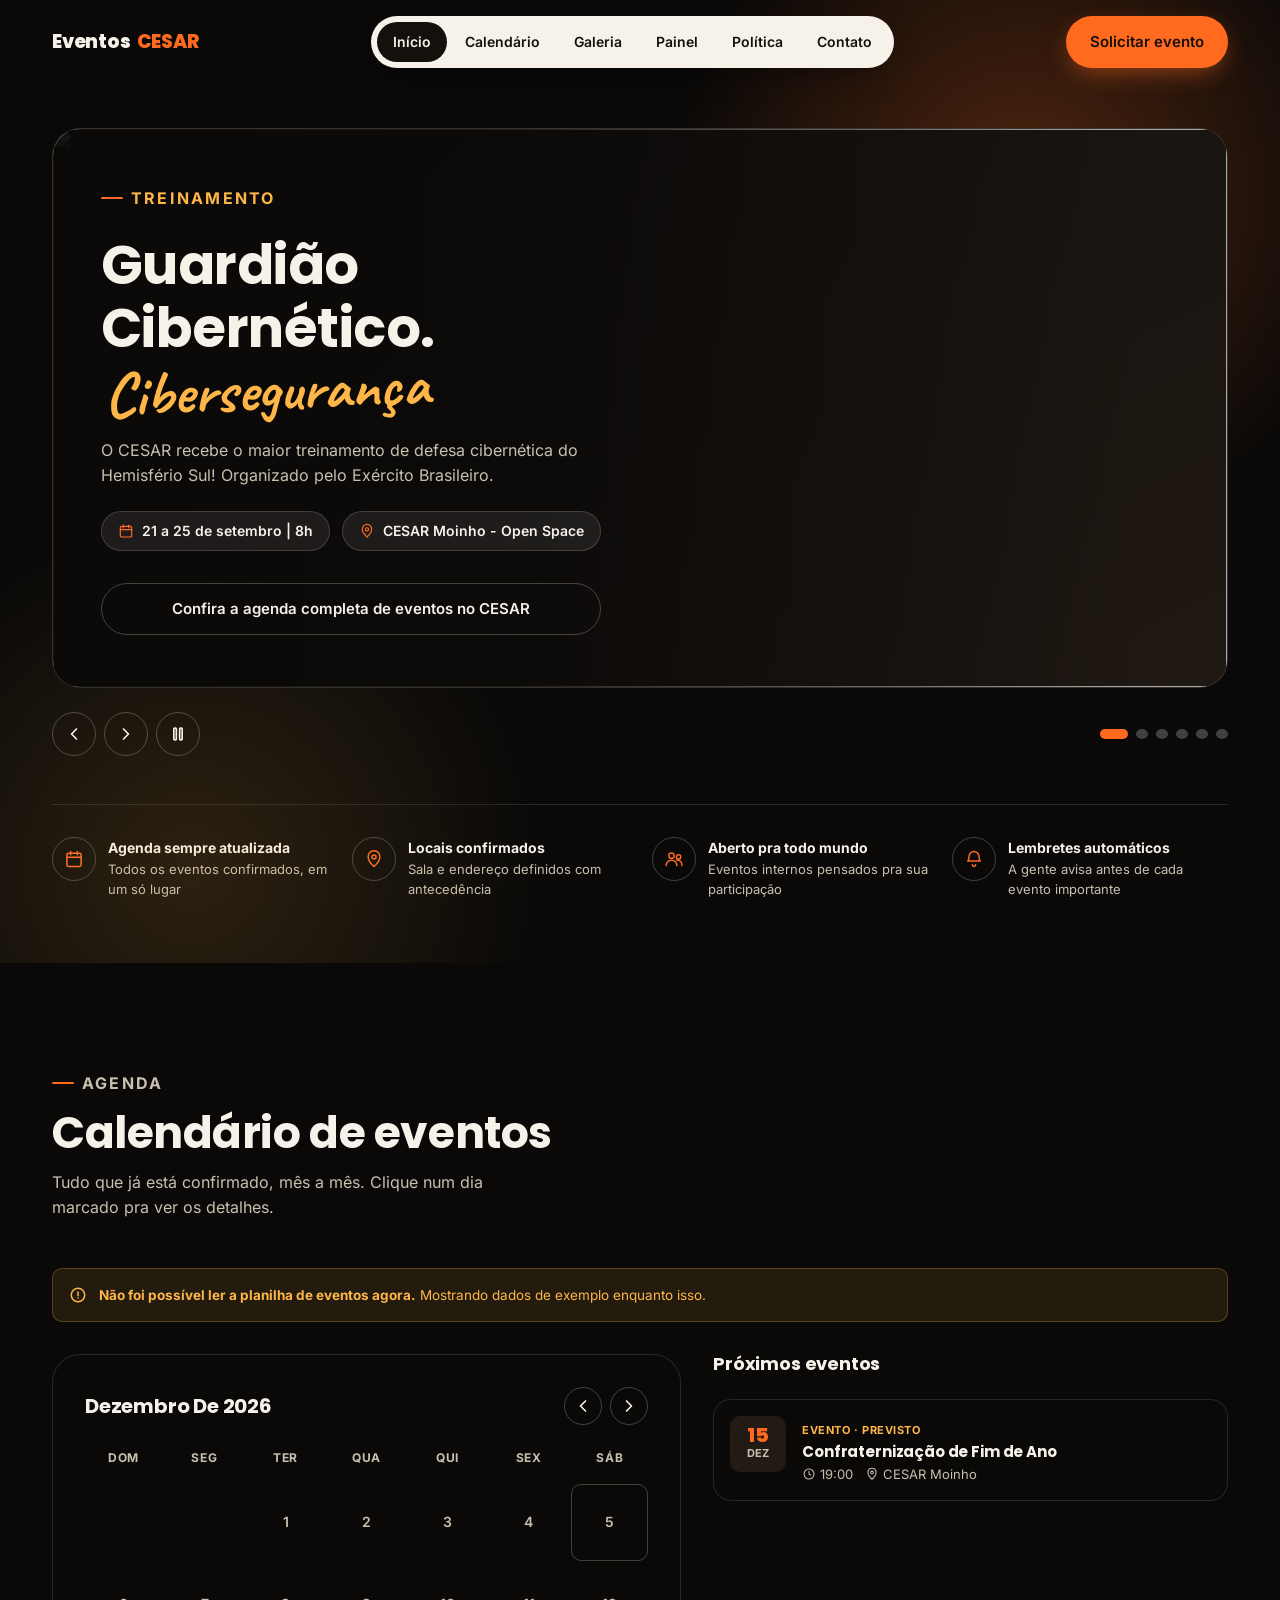
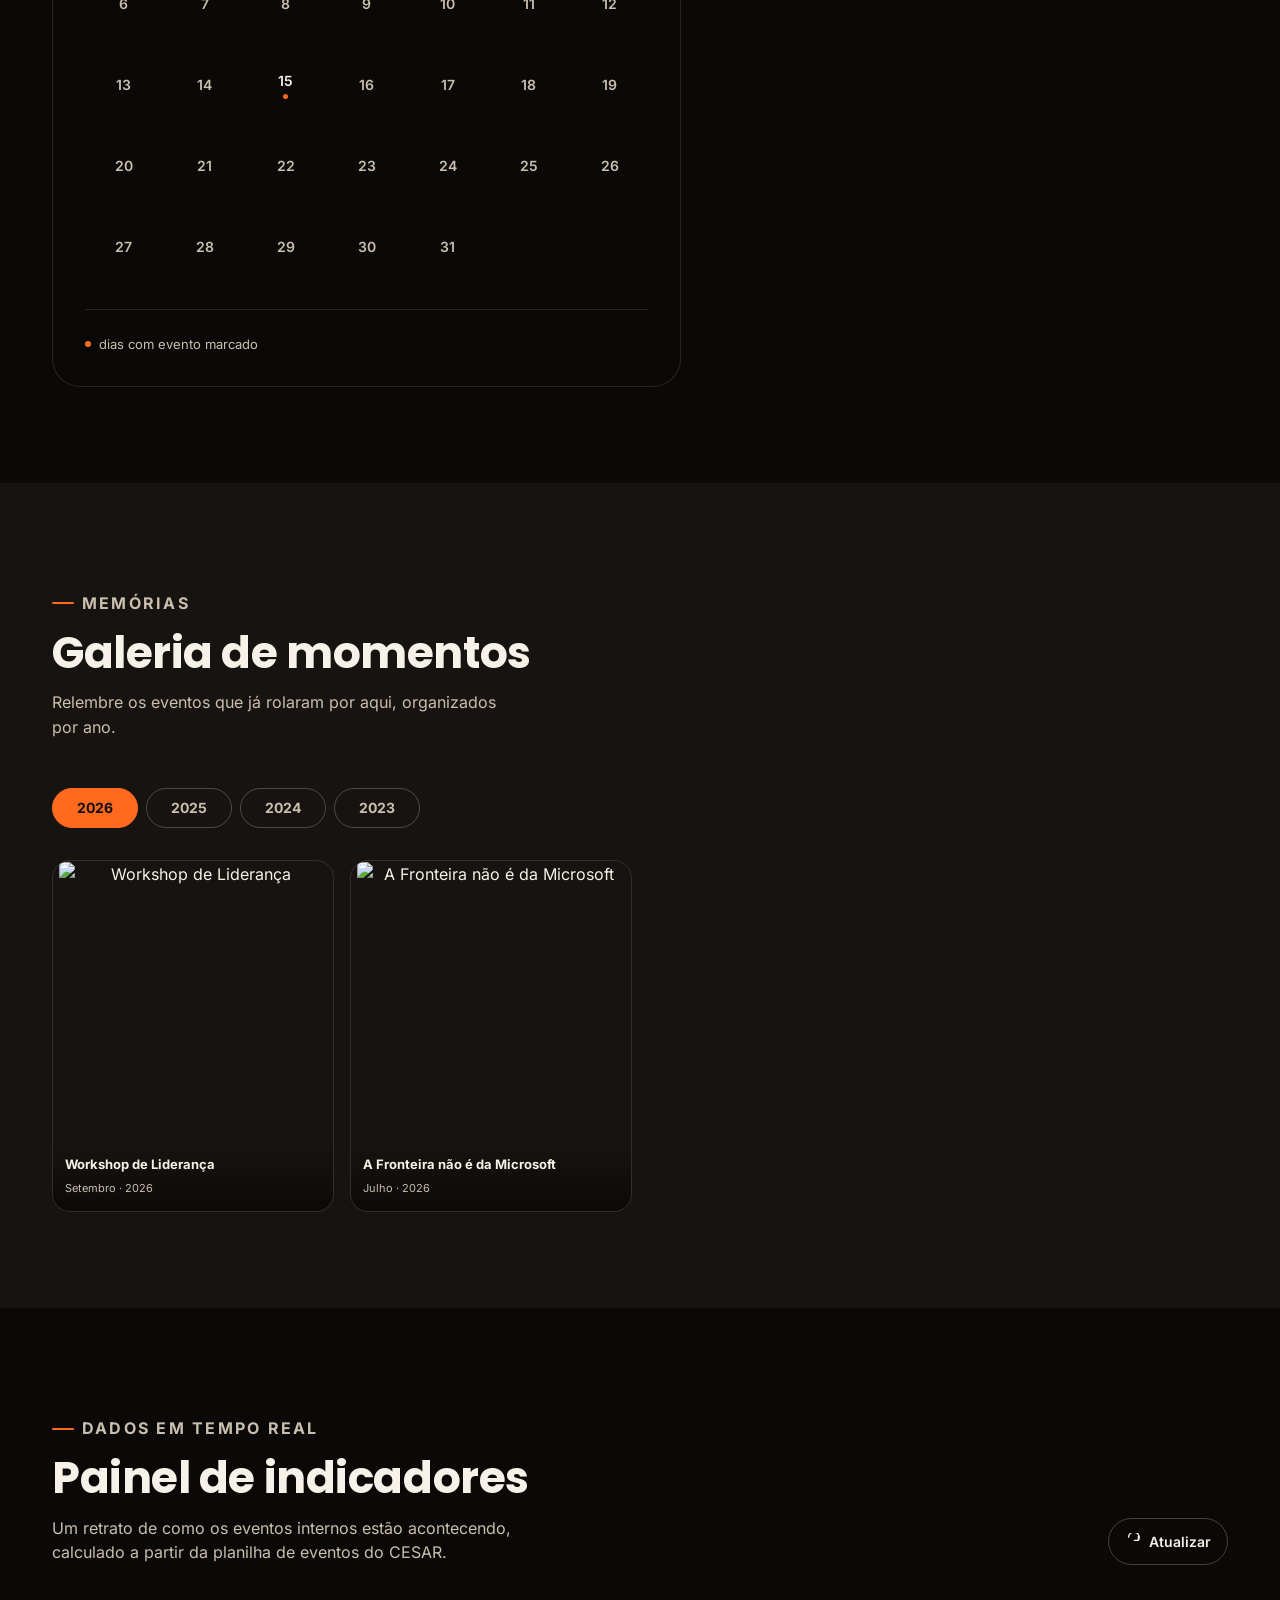
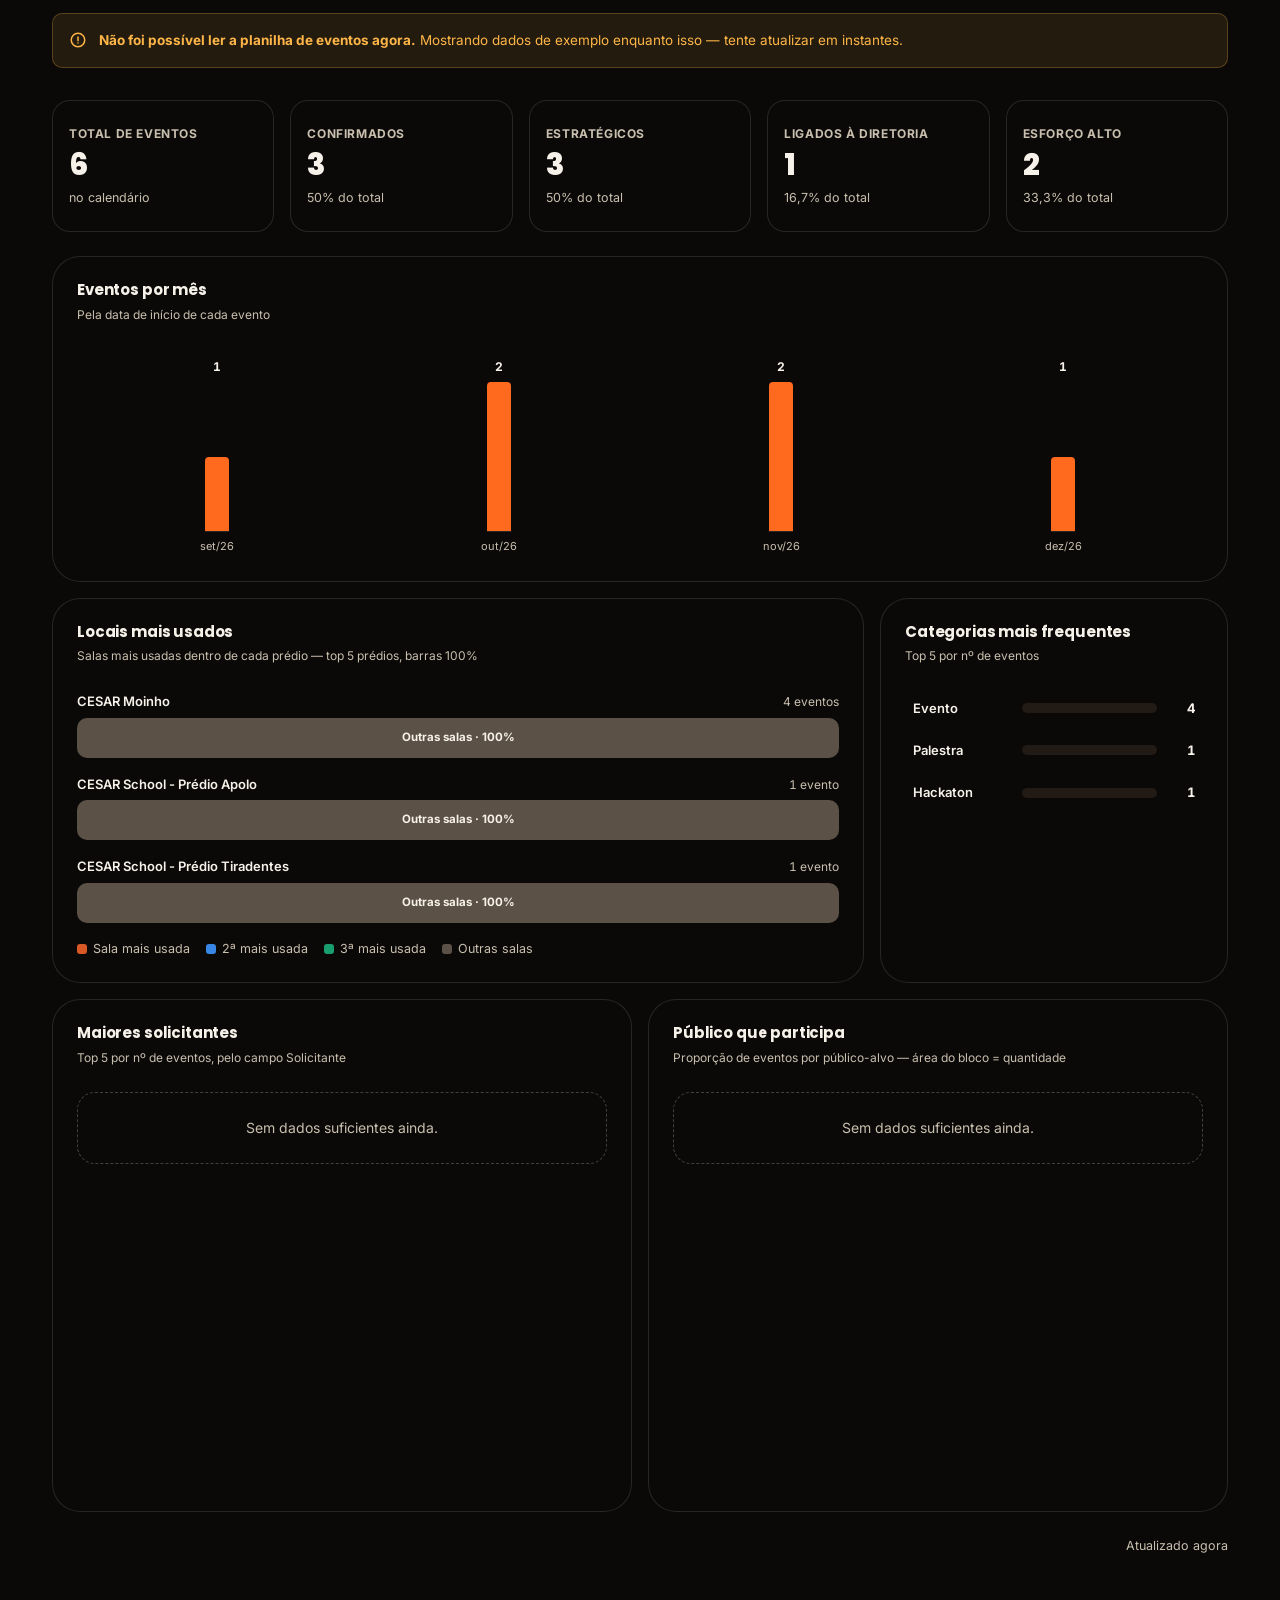
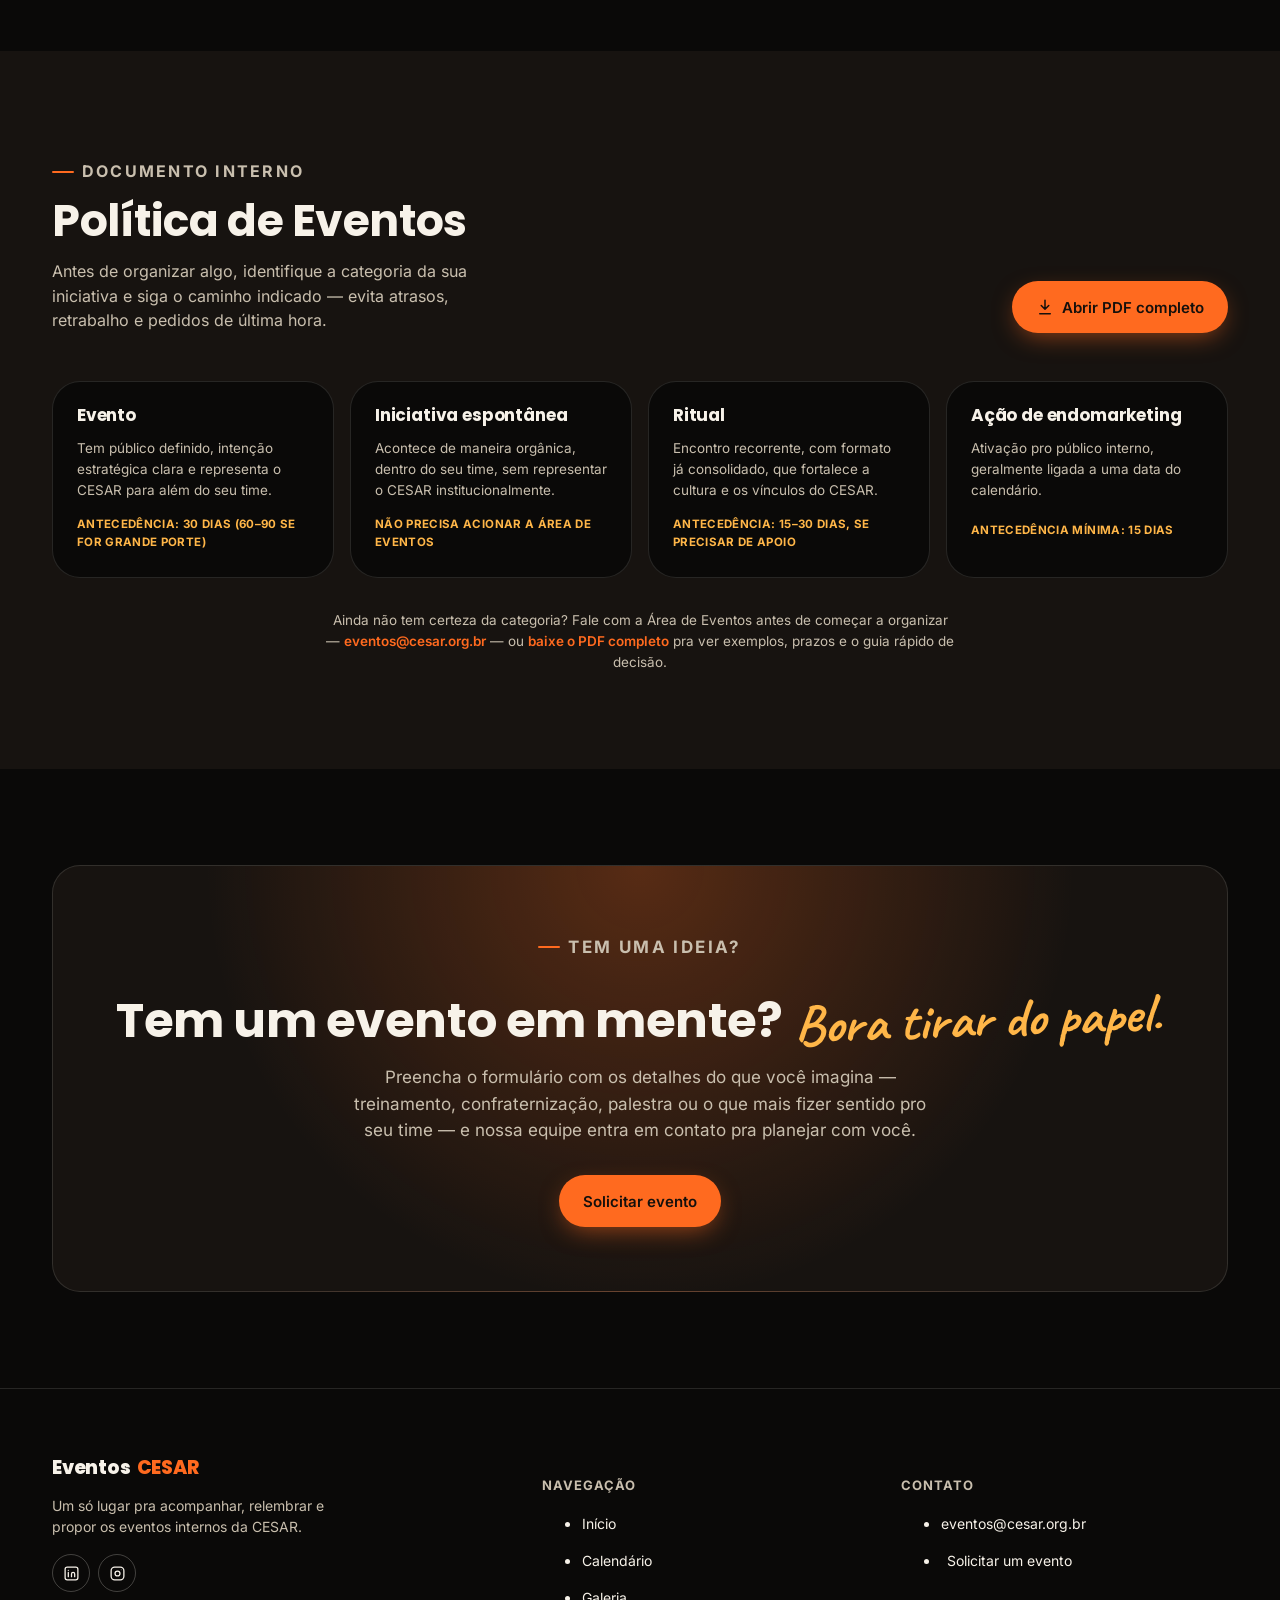
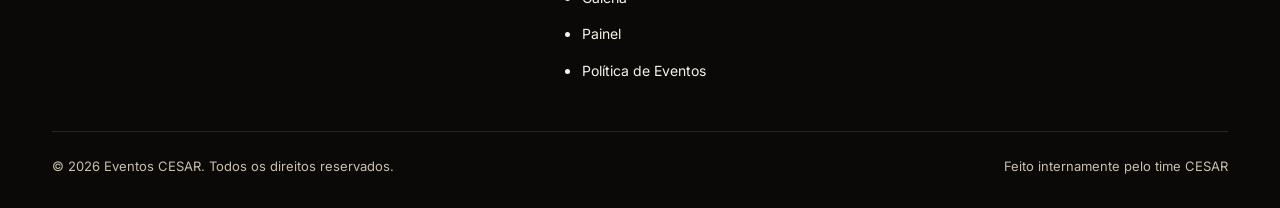
==== commit 14b796a9: "Troca "Locais mais usados" por barra 100% empilhada e alinha altura das linhas do painel - "Locais m" ====
--- a/artifact-preview.html
+++ b/artifact-preview.html
@@ -746,7 +746,7 @@
   gap: var(--space-4);
 }
 @media (min-width: 700px) {
-  .panel-charts-row-60-40 { grid-template-columns: 3fr 2fr; }
+  .panel-charts-row-70-30 { grid-template-columns: 7fr 3fr; }
   .panel-charts-row-50-50 { grid-template-columns: 1fr 1fr; }
 }
 
@@ -818,6 +818,46 @@
 .rank-bar-track { height: 10px; border-radius: var(--radius-pill); background: var(--bg-elev-2); overflow: hidden; }
 .rank-bar-fill { height: 100%; min-width: 4px; border-radius: var(--radius-pill); background: var(--orange); }
 .rank-value { font-size: 13px; font-weight: 700; color: var(--off-white); text-align: right; font-variant-numeric: tabular-nums; }
+
+/* barras empilhadas 100% — salas mais usadas dentro de cada prédio */
+.stackbar { display: flex; flex-direction: column; gap: var(--space-4); }
+.stackbar-row-head {
+  display: flex;
+  align-items: baseline;
+  justify-content: space-between;
+  gap: var(--space-2);
+  margin-bottom: 6px;
+}
+.stackbar-row-name { font-size: 13px; font-weight: 600; color: var(--off-white); overflow: hidden; text-overflow: ellipsis; white-space: nowrap; }
+.stackbar-row-total { font-size: 12px; color: var(--off-white-dim); font-variant-numeric: tabular-nums; flex-shrink: 0; }
+.stackbar-track {
+  display: flex;
+  width: 100%;
+  height: 40px;
+  border-radius: var(--radius-sm);
+  overflow: hidden;
+}
+.stackbar-seg {
+  display: flex;
+  align-items: center;
+  justify-content: center;
+  min-width: 2%;
+  height: 100%;
+  border-right: 2px solid var(--bg);
+  cursor: default;
+  transition: filter var(--dur-fast) var(--ease-out);
+}
+.stackbar-seg:last-child { border-right: none; }
+.stackbar-seg:hover, .stackbar-seg:focus-visible { filter: brightness(1.1); }
+.stackbar-seg-label {
+  font-size: 11.5px;
+  font-weight: 700;
+  padding-inline: 6px;
+  overflow: hidden;
+  text-overflow: ellipsis;
+  white-space: nowrap;
+}
+.stackbar-seg.is-compact .stackbar-seg-label { display: none; }
 
 /* mapa de árvore — público que participa dos eventos */
 .treemap {
@@ -1426,13 +1466,14 @@
         <div class="bar-chart" id="monthBarChart"></div>
       </div>
 
-      <div class="panel-charts-row panel-charts-row-60-40">
+      <div class="panel-charts-row panel-charts-row-70-30">
         <div class="chart-card">
           <div class="chart-card-head">
             <h3>Locais mais usados</h3>
-            <span class="chart-card-sub">Top 5 salas por nº de eventos, dentro de cada local</span>
+            <span class="chart-card-sub">Salas mais usadas dentro de cada prédio — top 5 prédios, barras 100%</span>
           </div>
-          <div class="rank-list" id="roomsRankList" role="list"></div>
+          <div class="stackbar" id="roomsStackChart"></div>
+          <div class="treemap-legend" id="roomsStackLegend"></div>
         </div>
 
         <div class="chart-card">
@@ -1830,6 +1871,7 @@
     estrategico: /^true$/i.test(get('Estratégico')),
     location,
     venue,
+    sala,
     publico,
     responsavel,
     solicitante,
@@ -2248,7 +2290,8 @@
   function computeMetrics(events) {
     const total = events.length;
     const monthMap = new Map();
-    const venueMap = new Map();
+    const buildingTotalMap = new Map();
+    const buildingSalaMap = new Map();
     const categoryMap = new Map();
     const requesterMap = new Map();
     const publicoMap = new Map();
@@ -2264,8 +2307,16 @@
       const key = `${d.getFullYear()}-${String(d.getMonth() + 1).padStart(2, '0')}`;
       monthMap.set(key, (monthMap.get(key) || 0) + 1);
 
-      const room = String(ev.location || '').trim();
-      if (room) venueMap.set(room, (venueMap.get(room) || 0) + 1);
+      const building = String(ev.venue || '').trim();
+      const sala = String(ev.sala || '').trim();
+      if (building) {
+        buildingTotalMap.set(building, (buildingTotalMap.get(building) || 0) + 1);
+        if (sala) {
+          if (!buildingSalaMap.has(building)) buildingSalaMap.set(building, new Map());
+          const salaMap = buildingSalaMap.get(building);
+          salaMap.set(sala, (salaMap.get(sala) || 0) + 1);
+        }
+      }
 
       const category = String(ev.category || '').trim();
       if (category) categoryMap.set(category, (categoryMap.get(category) || 0) + 1);
@@ -2291,11 +2342,28 @@
     if (publicoOutros > 0) publicoEntries.push(['Outros', publicoOutros]);
     publicoEntries.sort((a, b) => b[1] - a[1]);
 
+    // Top 5 prédios por nº de eventos; dentro de cada um, as 3 salas mais
+    // usadas viram segmentos nomeados e o resto (salas menos frequentes +
+    // eventos sem sala definida) cai em "Outras salas" — assim a barra
+    // sempre soma 100% mesmo com nomes de sala digitados de forma livre.
+    const buildingEntries = Array.from(buildingTotalMap.entries())
+      .sort((a, b) => b[1] - a[1])
+      .slice(0, 5)
+      .map(([building, buildingTotal]) => {
+        const salaMap = buildingSalaMap.get(building) || new Map();
+        const topSalas = Array.from(salaMap.entries()).sort((a, b) => b[1] - a[1]).slice(0, 3);
+        const namedTotal = topSalas.reduce((sum, [, v]) => sum + v, 0);
+        const outros = buildingTotal - namedTotal;
+        const segments = topSalas.map(([name, value]) => ({ name, value }));
+        if (outros > 0) segments.push({ name: 'Outras salas', value: outros, isOther: true });
+        return { building, total: buildingTotal, segments };
+      });
+
     const pct = (n) => (total ? (n / total) * 100 : 0);
     return {
       total,
       monthEntries: Array.from(monthMap.entries()).sort((a, b) => a[0].localeCompare(b[0])),
-      venueEntries: Array.from(venueMap.entries()).sort((a, b) => b[1] - a[1]).slice(0, 5),
+      buildingEntries,
       categoryEntries: Array.from(categoryMap.entries()).sort((a, b) => b[1] - a[1]).slice(0, 5),
       requesterEntries: Array.from(requesterMap.entries()).sort((a, b) => b[1] - a[1]).slice(0, 5),
       publicoEntries,
@@ -2395,6 +2463,92 @@
     });
   }
 
+  // Aqui a cor é por RANKING dentro do prédio (sala mais usada / 2ª / 3ª /
+  // outras), não por identidade da sala — os nomes de sala variam livremente
+  // de prédio pra prédio (e têm bastante erro de digitação), então uma cor
+  // fixa por nome não faria sentido. O nome real de cada sala aparece no
+  // rótulo do segmento e no aria-label/title.
+  const ROOM_RANK_FILLS = ['var(--treemap-1)', 'var(--treemap-2)', 'var(--treemap-3)'];
+  const ROOM_OTHER_FILL = 'var(--treemap-other)';
+
+  function renderStackedBar(elId, legendId, buildingEntries) {
+    const wrap = document.getElementById(elId);
+    const legend = document.getElementById(legendId);
+    wrap.innerHTML = '';
+    if (legend) legend.innerHTML = '';
+    if (!buildingEntries.length) {
+      wrap.innerHTML = '<p class="empty-note">Sem dados suficientes ainda.</p>';
+      return;
+    }
+
+    buildingEntries.forEach(({ building, total, segments }) => {
+      const row = document.createElement('div');
+      row.className = 'stackbar-row';
+
+      const head = document.createElement('div');
+      head.className = 'stackbar-row-head';
+      const nameEl = document.createElement('span');
+      nameEl.className = 'stackbar-row-name';
+      nameEl.textContent = building;
+      const totalEl = document.createElement('span');
+      totalEl.className = 'stackbar-row-total';
+      totalEl.textContent = `${total} evento${total > 1 ? 's' : ''}`;
+      head.append(nameEl, totalEl);
+
+      const track = document.createElement('div');
+      track.className = 'stackbar-track';
+      segments.forEach((seg, i) => {
+        const pct = total ? Math.round((seg.value / total) * 100) : 0;
+        const segEl = document.createElement('span');
+        segEl.className = 'stackbar-seg';
+        segEl.style.width = `${pct}%`;
+        segEl.style.background = seg.isOther ? ROOM_OTHER_FILL : ROOM_RANK_FILLS[i];
+        segEl.style.color = seg.isOther ? 'var(--off-white)' : 'var(--ink)';
+        const label = `${seg.name}: ${seg.value} evento${seg.value > 1 ? 's' : ''} (${pct}%)`;
+        segEl.setAttribute('aria-label', label);
+        segEl.title = label;
+        segEl.tabIndex = 0;
+
+        const segLabel = document.createElement('span');
+        segLabel.className = 'stackbar-seg-label';
+        segLabel.textContent = `${seg.name} · ${pct}%`;
+        segEl.appendChild(segLabel);
+        track.appendChild(segEl);
+      });
+      row.append(head, track);
+      wrap.appendChild(row);
+    });
+
+    if (legend) {
+      const legendDefs = [
+        { label: 'Sala mais usada', fill: ROOM_RANK_FILLS[0] },
+        { label: '2ª mais usada', fill: ROOM_RANK_FILLS[1] },
+        { label: '3ª mais usada', fill: ROOM_RANK_FILLS[2] },
+        { label: 'Outras salas', fill: ROOM_OTHER_FILL },
+      ];
+      legendDefs.forEach(({ label, fill }) => {
+        const item = document.createElement('span');
+        item.className = 'treemap-legend-item';
+        const dot = document.createElement('span');
+        dot.className = 'treemap-legend-dot';
+        dot.style.background = fill;
+        dot.setAttribute('aria-hidden', 'true');
+        const textEl = document.createElement('span');
+        textEl.textContent = label;
+        item.append(dot, textEl);
+        legend.appendChild(item);
+      });
+    }
+
+    // some com o rótulo dos segmentos estreitos demais pra caber com folga —
+    // o valor continua acessível pelo aria-label/title
+    requestAnimationFrame(() => {
+      wrap.querySelectorAll('.stackbar-seg').forEach((seg) => {
+        seg.classList.toggle('is-compact', seg.offsetWidth < 56);
+      });
+    });
+  }
+
   // Cor fixa por categoria de público (não por posição/ranking) — assim a
   // cor de "Colaboradores" não muda de um refresh pro outro só porque
   // passou a ter mais ou menos eventos que outra categoria.
@@ -2517,7 +2671,7 @@
     const metrics = computeMetrics(events);
     renderStats(metrics);
     renderMonthChart(metrics.monthEntries);
-    renderRankList('roomsRankList', metrics.venueEntries, 'eventos');
+    renderStackedBar('roomsStackChart', 'roomsStackLegend', metrics.buildingEntries);
     renderRankList('deptsRankList', metrics.categoryEntries, 'eventos');
     renderRankList('requestersRankList', metrics.requesterEntries, 'eventos');
     renderTreemap('publicoTreemap', 'publicoLegend', metrics.publicoEntries, metrics.publicoTotal);
@@ -2526,7 +2680,34 @@
     updateTimestampLabel();
     refreshBtn.classList.remove('is-loading');
     refreshBtn.disabled = false;
-  }
+    syncPanelRowHeights();
+  }
+
+  // A linha de baixo (Maiores solicitantes / Público que participa) precisa
+  // ficar com a mesma altura da linha de cima (Locais mais usados /
+  // Categorias mais frequentes), que agora varia de tamanho conforme o nº de
+  // prédios com eventos. CSS Grid não alinha altura entre linhas diferentes
+  // sozinho, então medimos a linha de cima depois do layout assentar e
+  // aplicamos como min-height na linha de baixo — só na largura em que as
+  // duas linhas ficam lado a lado (senão cada card empilha em largura cheia
+  // e não faz sentido igualar altura).
+  const panelRow1 = document.querySelector('.panel-charts-row-70-30');
+  const panelRow2 = document.querySelector('.panel-charts-row-50-50');
+  function syncPanelRowHeights() {
+    if (!panelRow1 || !panelRow2) return;
+    requestAnimationFrame(() => {
+      if (!window.matchMedia('(min-width: 700px)').matches) {
+        panelRow2.style.minHeight = '';
+        return;
+      }
+      panelRow2.style.minHeight = `${panelRow1.getBoundingClientRect().height}px`;
+    });
+  }
+  let resizeTimer;
+  window.addEventListener('resize', () => {
+    clearTimeout(resizeTimer);
+    resizeTimer = setTimeout(syncPanelRowHeights, 150);
+  });
 
   return { render, setLoading };
 }
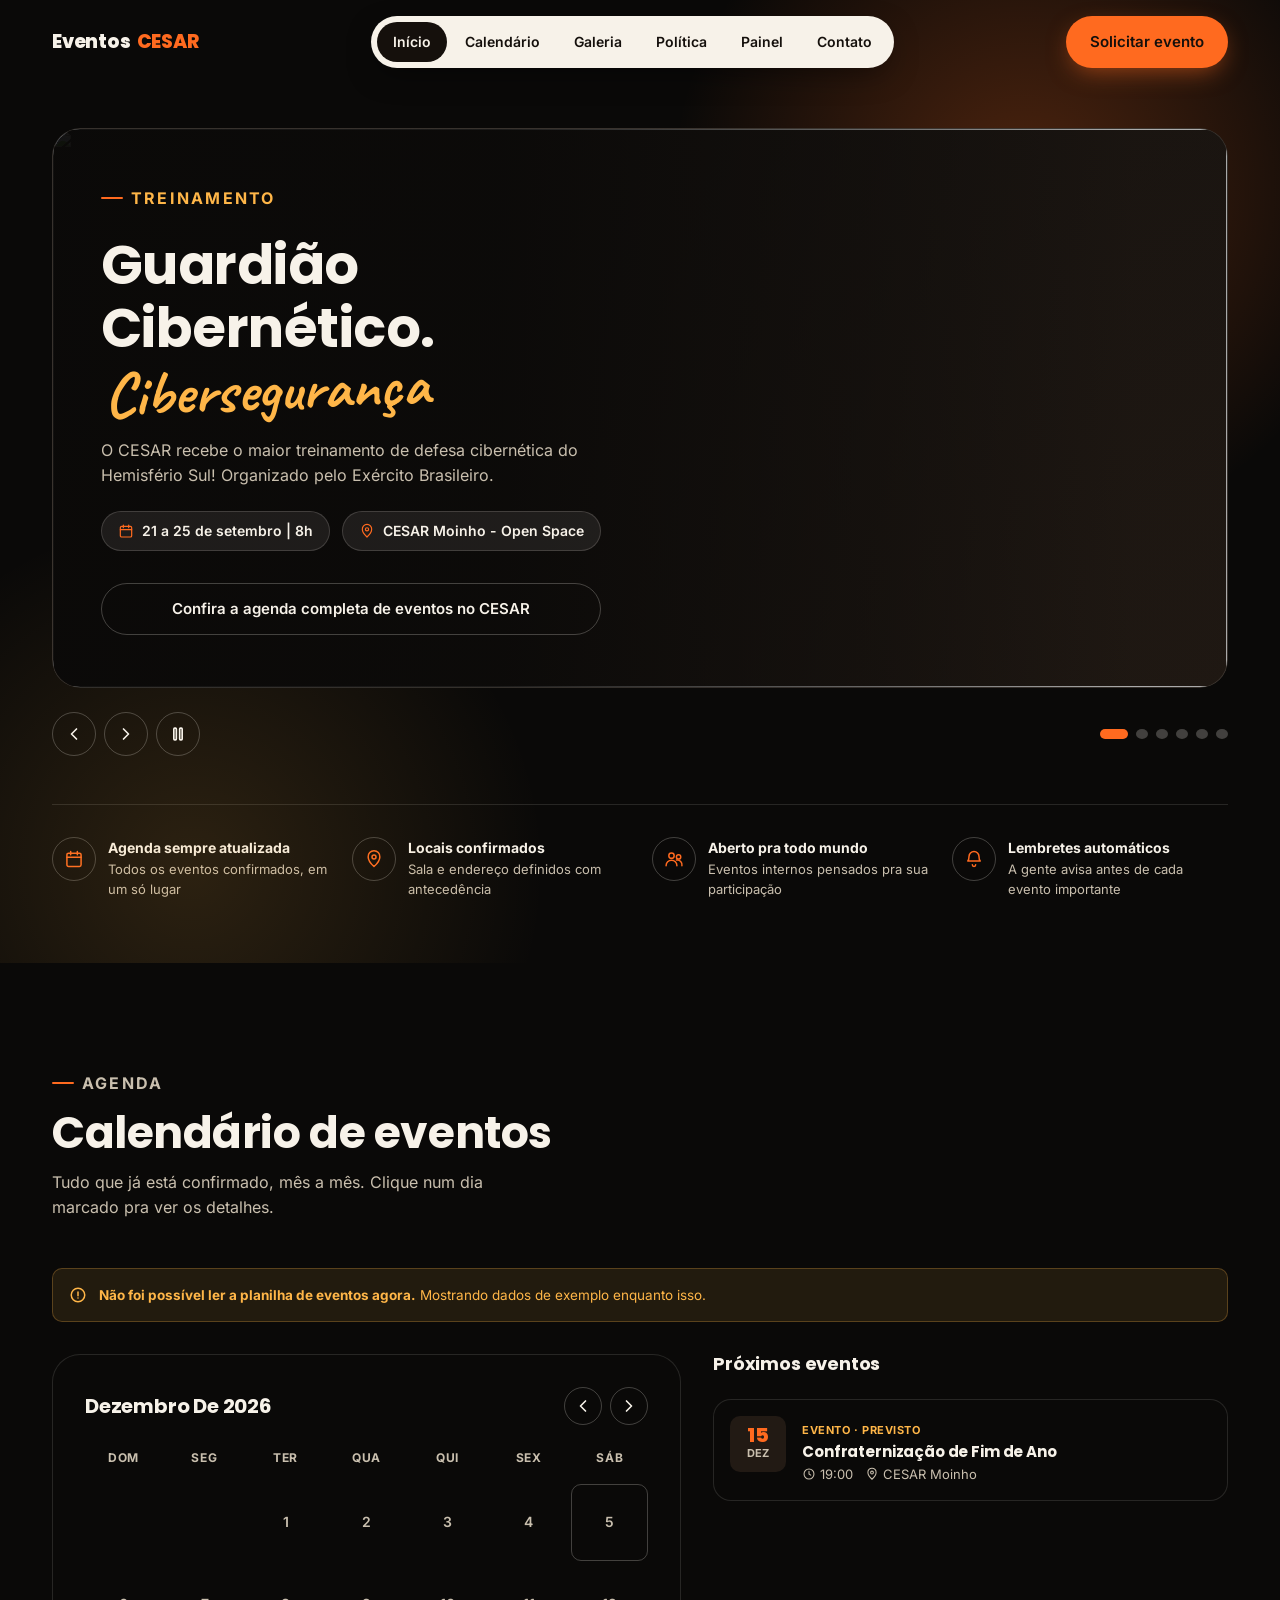
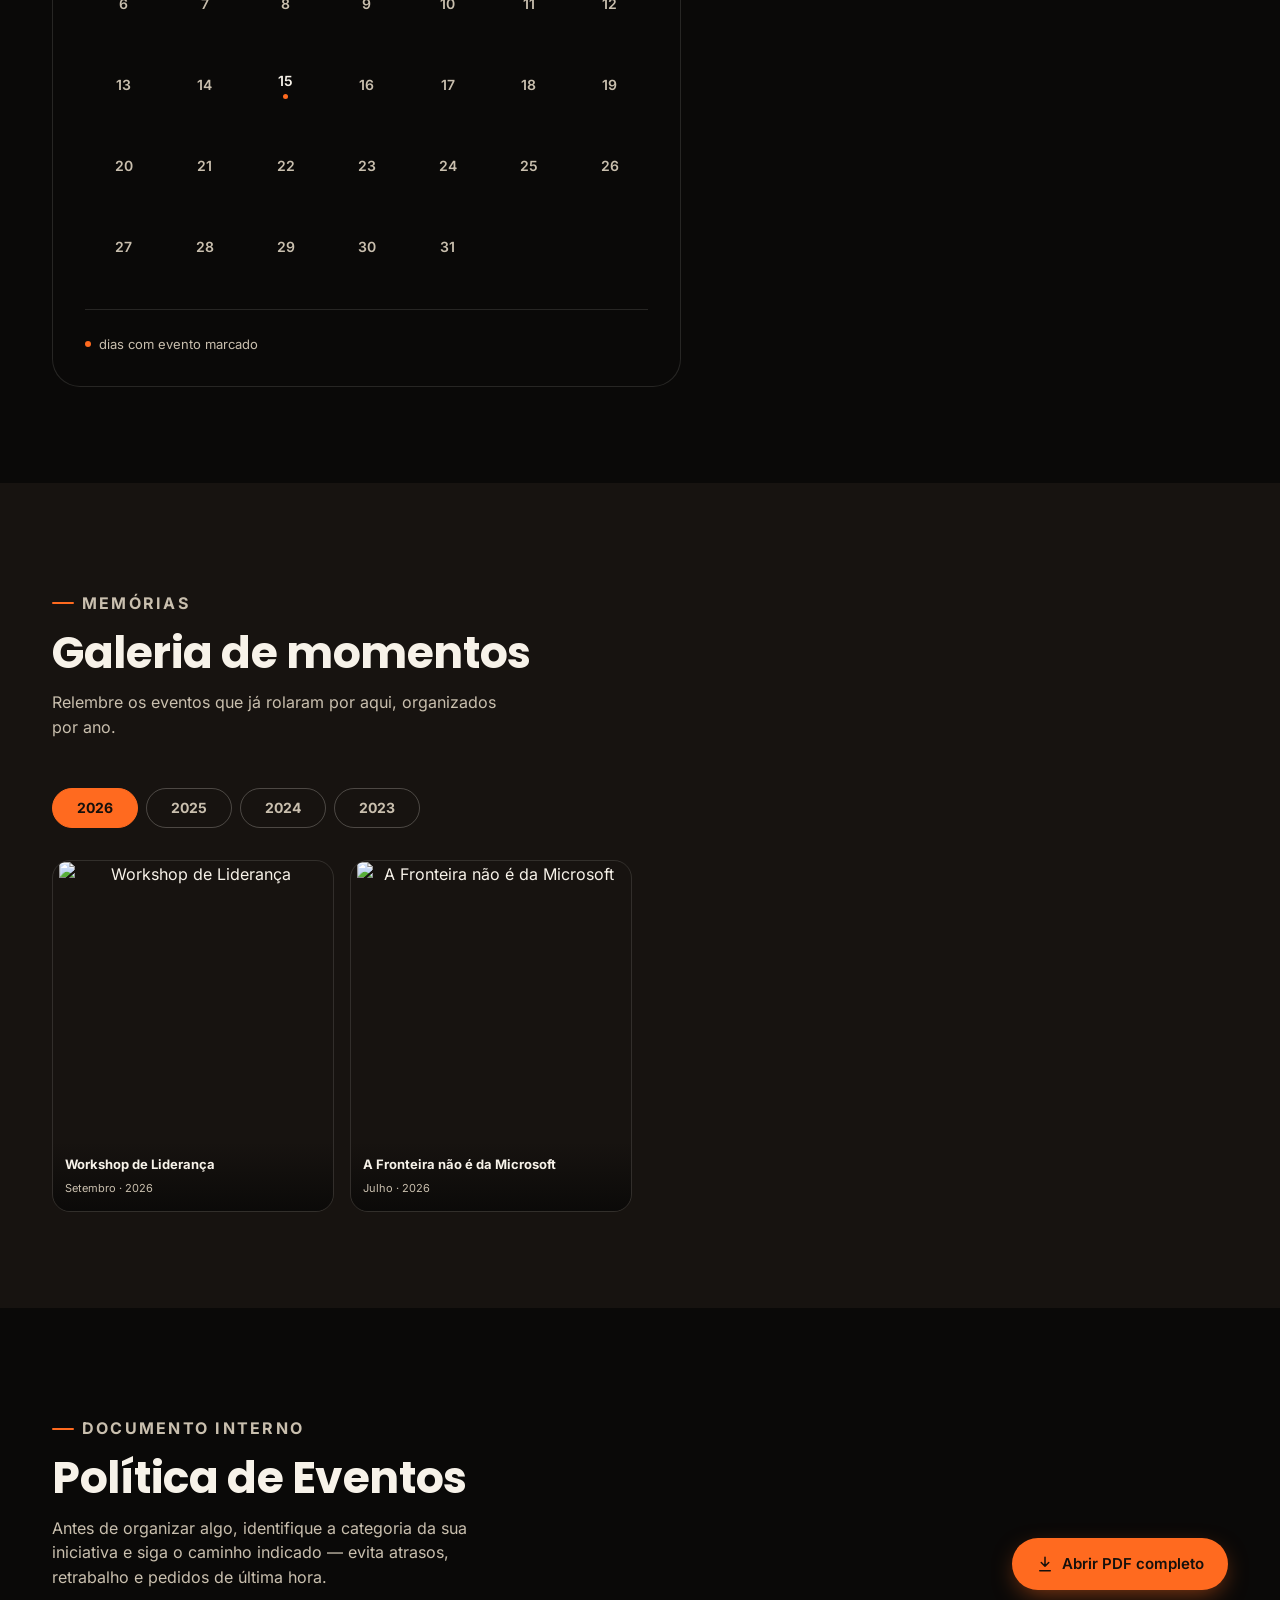
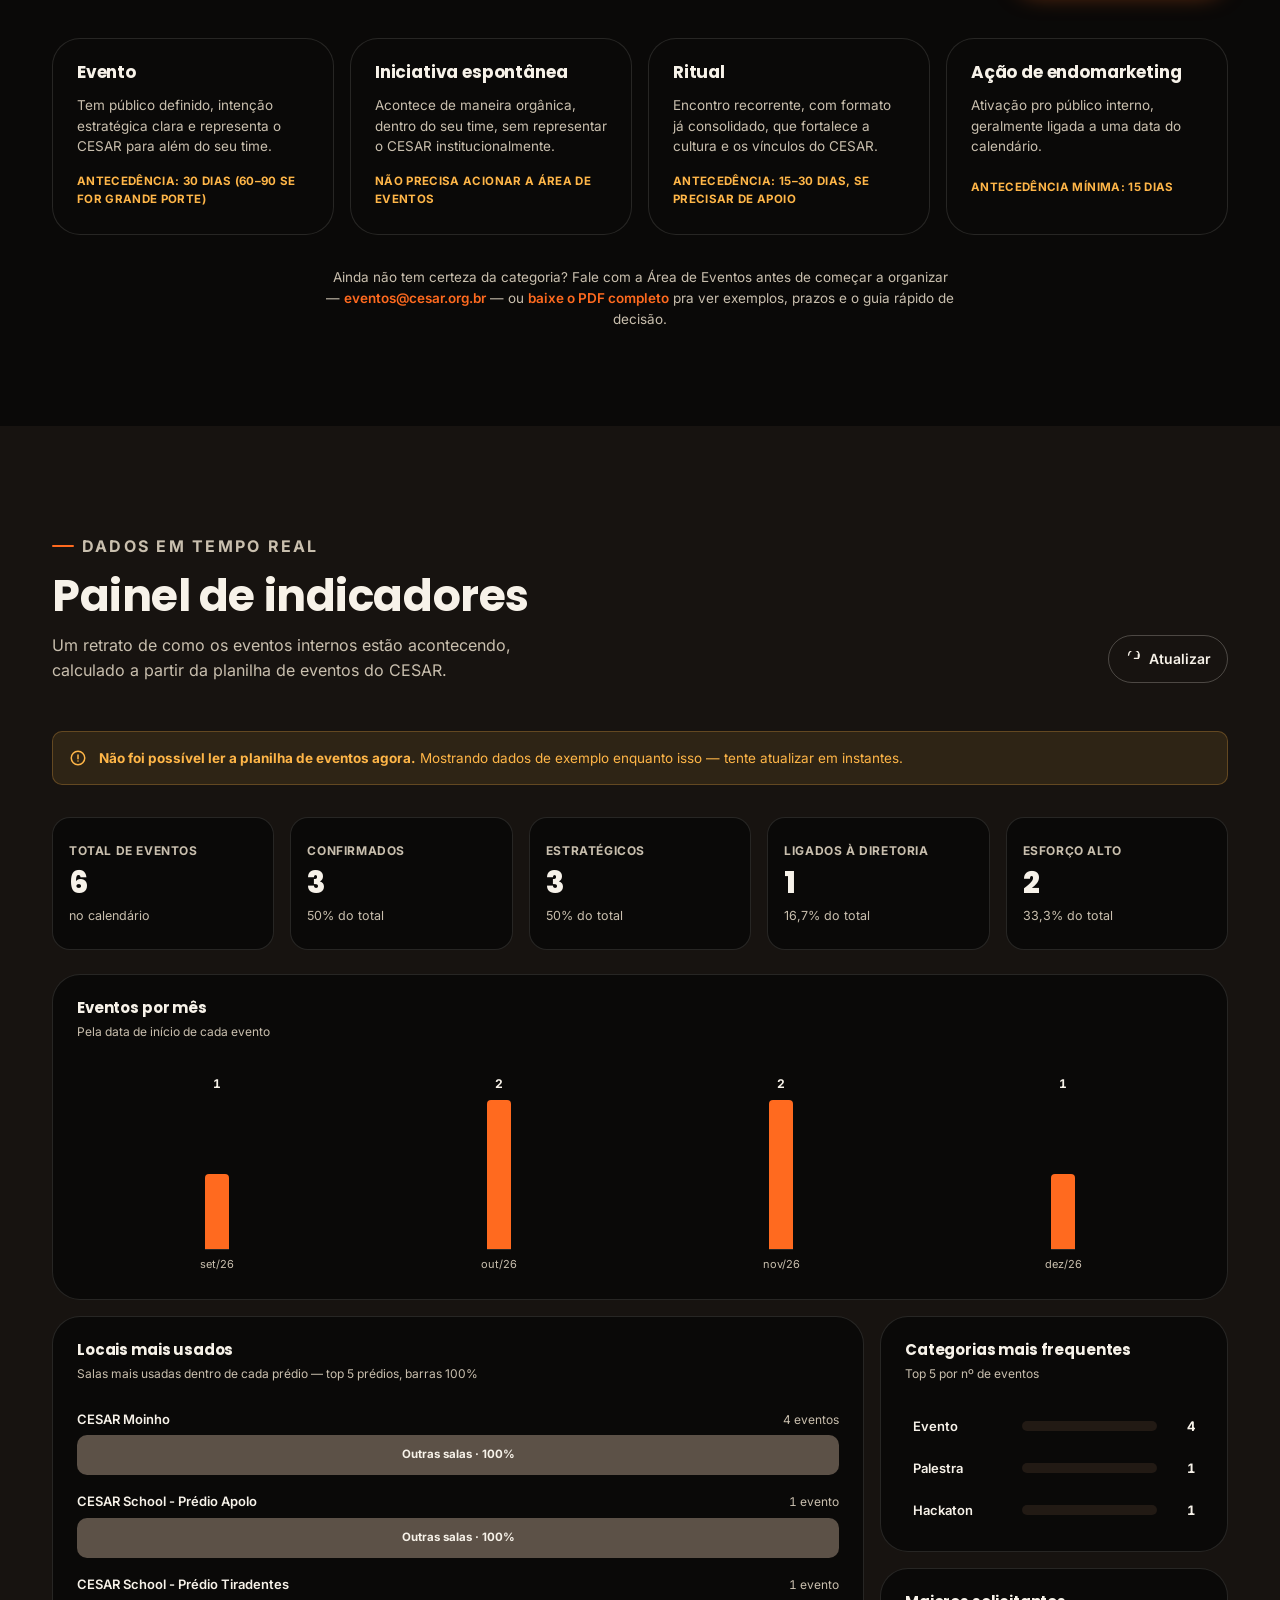
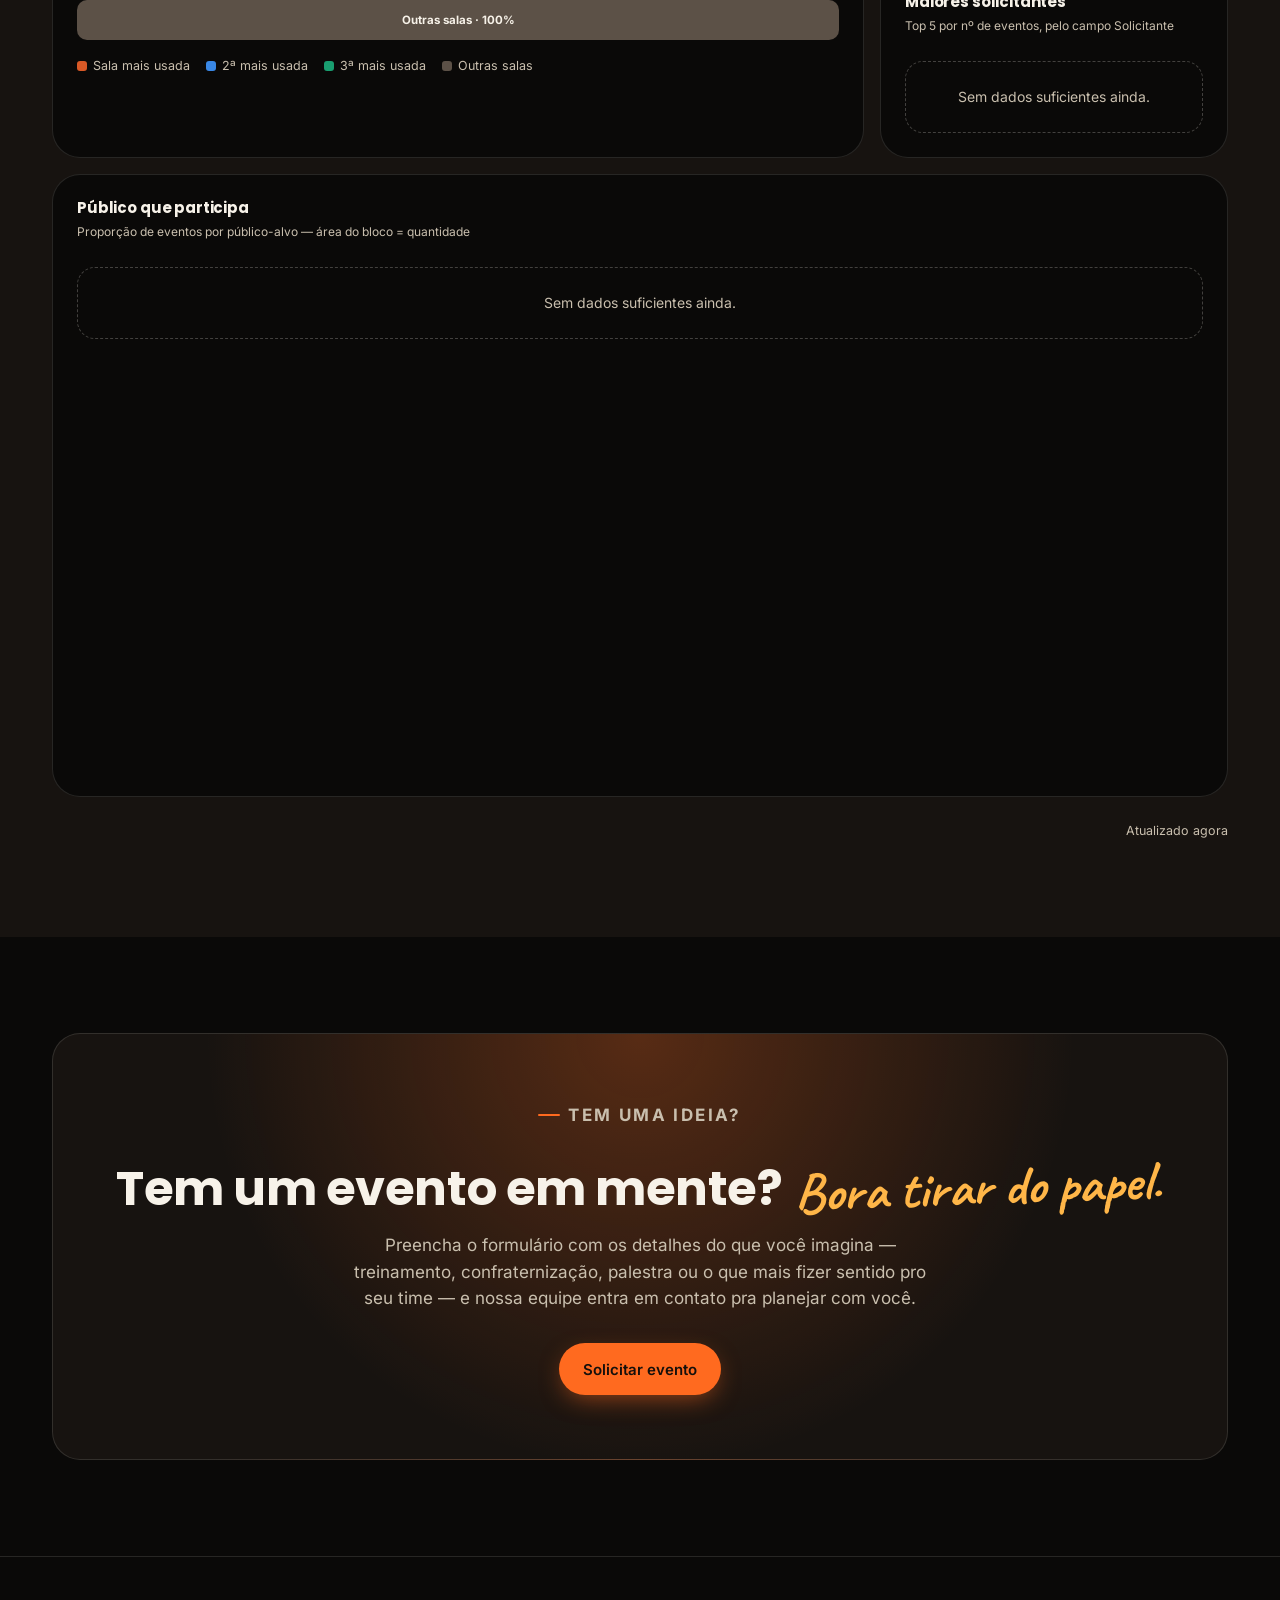
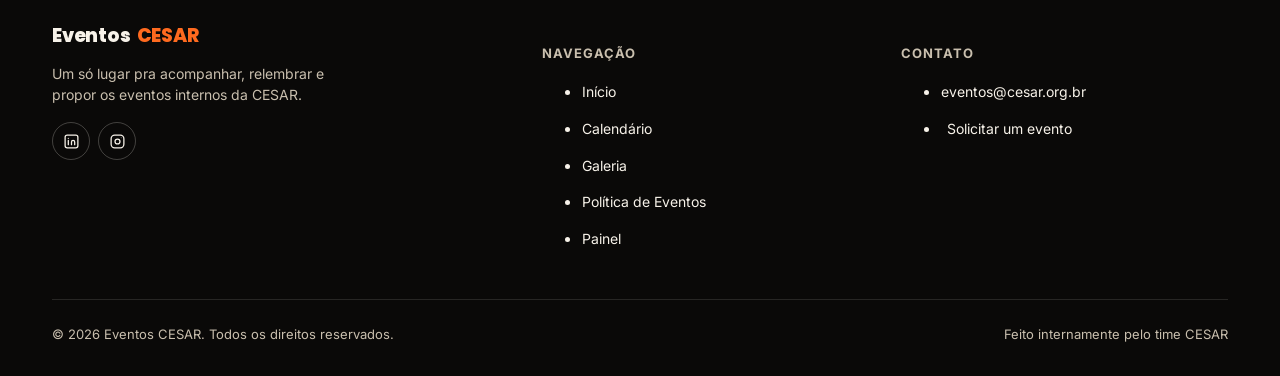
==== commit 82c28346: "Reorganiza layout do painel conforme referencia e move Painel para depois da Politica - Locais mais " ====
--- a/artifact-preview.html
+++ b/artifact-preview.html
@@ -745,10 +745,11 @@
   grid-template-columns: 1fr;
   gap: var(--space-4);
 }
-@media (min-width: 700px) {
-  .panel-charts-row-70-30 { grid-template-columns: 7fr 3fr; }
-  .panel-charts-row-50-50 { grid-template-columns: 1fr 1fr; }
-}
+@media (min-width: 700px) { .panel-charts-row-70-30 { grid-template-columns: 7fr 3fr; } }
+
+.panel-charts-col { display: flex; flex-direction: column; gap: var(--space-4); }
+.panel-charts-col > .chart-card { flex: 1; display: flex; flex-direction: column; }
+.panel-charts-col > .chart-card > .rank-list { flex: 1; justify-content: center; }
 
 .chart-card {
   background: var(--bg);
@@ -863,7 +864,7 @@
 .treemap {
   position: relative;
   width: 100%;
-  aspect-ratio: 1.4 / 1;
+  aspect-ratio: 2.3 / 1;
   border-radius: var(--radius-sm);
   overflow: hidden;
 }
@@ -1102,8 +1103,8 @@
       <a href="#topo" class="is-active">Início</a>
       <a href="#calendario">Calendário</a>
       <a href="#galeria">Galeria</a>
+      <a href="#politica">Política</a>
       <a href="#painel">Painel</a>
-      <a href="#politica">Política</a>
       <a href="#contato">Contato</a>
     </nav>
 
@@ -1128,8 +1129,8 @@
     <a href="#topo">Início</a>
     <a href="#calendario">Calendário</a>
     <a href="#galeria">Galeria</a>
+    <a href="#politica">Política</a>
     <a href="#painel">Painel</a>
-    <a href="#politica">Política</a>
     <a href="#contato">Contato</a>
   </nav>
   <button class="btn btn-primary btn-block" type="button" data-open-request-form>Solicitar evento</button>
@@ -1412,8 +1413,50 @@
   </div>
 </dialog>
 
+<!-- ============================= POLÍTICA DE EVENTOS ============================= -->
+<section class="surface-section" id="politica">
+  <div class="container">
+    <div class="section-head">
+      <div>
+        <p class="eyebrow">Documento interno</p>
+        <h2>Política de Eventos</h2>
+        <p>Antes de organizar algo, identifique a categoria da sua iniciativa e siga o caminho indicado — evita atrasos, retrabalho e pedidos de última hora.</p>
+      </div>
+      <a class="btn btn-primary" href="documentos/Politica_Eventos_CESAR.pdf" target="_blank" rel="noopener">
+        <svg viewBox="0 0 24 24" fill="none" stroke="currentColor" stroke-width="2" stroke-linecap="round" stroke-linejoin="round"><path d="M12 3v12M7 10l5 5 5-5"/><path d="M5 21h14"/></svg>
+        Abrir PDF completo
+      </a>
+    </div>
+
+    <div class="policy-grid">
+      <div class="chart-card policy-card">
+        <h3>Evento</h3>
+        <p>Tem público definido, intenção estratégica clara e representa o CESAR para além do seu time.</p>
+        <span class="policy-lead">Antecedência: 30 dias (60–90 se for grande porte)</span>
+      </div>
+      <div class="chart-card policy-card">
+        <h3>Iniciativa espontânea</h3>
+        <p>Acontece de maneira orgânica, dentro do seu time, sem representar o CESAR institucionalmente.</p>
+        <span class="policy-lead">Não precisa acionar a área de Eventos</span>
+      </div>
+      <div class="chart-card policy-card">
+        <h3>Ritual</h3>
+        <p>Encontro recorrente, com formato já consolidado, que fortalece a cultura e os vínculos do CESAR.</p>
+        <span class="policy-lead">Antecedência: 15–30 dias, se precisar de apoio</span>
+      </div>
+      <div class="chart-card policy-card">
+        <h3>Ação de endomarketing</h3>
+        <p>Ativação pro público interno, geralmente ligada a uma data do calendário.</p>
+        <span class="policy-lead">Antecedência mínima: 15 dias</span>
+      </div>
+    </div>
+
+    <p class="policy-footnote">Ainda não tem certeza da categoria? Fale com a Área de Eventos antes de começar a organizar — <a href="mailto:eventos@cesar.org.br">eventos@cesar.org.br</a> — ou <a href="documentos/Politica_Eventos_CESAR.pdf" target="_blank" rel="noopener">baixe o PDF completo</a> pra ver exemplos, prazos e o guia rápido de decisão.</p>
+  </div>
+</section>
+
 <!-- ============================= PAINEL DE INDICADORES ============================= -->
-<section class="surface-section" id="painel">
+<section class="surface-section alt" id="painel">
   <div class="container">
     <div class="section-head">
       <div>
@@ -1476,78 +1519,36 @@
           <div class="treemap-legend" id="roomsStackLegend"></div>
         </div>
 
-        <div class="chart-card">
-          <div class="chart-card-head">
-            <h3>Categorias mais frequentes</h3>
-            <span class="chart-card-sub">Top 5 por nº de eventos</span>
+        <div class="panel-charts-col">
+          <div class="chart-card">
+            <div class="chart-card-head">
+              <h3>Categorias mais frequentes</h3>
+              <span class="chart-card-sub">Top 5 por nº de eventos</span>
+            </div>
+            <div class="rank-list" id="deptsRankList" role="list"></div>
           </div>
-          <div class="rank-list" id="deptsRankList" role="list"></div>
+
+          <div class="chart-card">
+            <div class="chart-card-head">
+              <h3>Maiores solicitantes</h3>
+              <span class="chart-card-sub">Top 5 por nº de eventos, pelo campo Solicitante</span>
+            </div>
+            <div class="rank-list" id="requestersRankList" role="list"></div>
+          </div>
         </div>
       </div>
 
-      <div class="panel-charts-row panel-charts-row-50-50">
-        <div class="chart-card">
-          <div class="chart-card-head">
-            <h3>Maiores solicitantes</h3>
-            <span class="chart-card-sub">Top 5 por nº de eventos, pelo campo Solicitante</span>
-          </div>
-          <div class="rank-list" id="requestersRankList" role="list"></div>
+      <div class="chart-card chart-card-wide">
+        <div class="chart-card-head">
+          <h3>Público que participa</h3>
+          <span class="chart-card-sub">Proporção de eventos por público-alvo — área do bloco = quantidade</span>
         </div>
-
-        <div class="chart-card">
-          <div class="chart-card-head">
-            <h3>Público que participa</h3>
-            <span class="chart-card-sub">Proporção de eventos por público-alvo — área do bloco = quantidade</span>
-          </div>
-          <div class="treemap" id="publicoTreemap" role="img" aria-label="Mapa de árvore do público que participa dos eventos"></div>
-          <div class="treemap-legend" id="publicoLegend"></div>
-        </div>
+        <div class="treemap" id="publicoTreemap" role="img" aria-label="Mapa de árvore do público que participa dos eventos"></div>
+        <div class="treemap-legend" id="publicoLegend"></div>
       </div>
     </div>
 
     <p class="panel-updated" id="panelUpdated"></p>
-  </div>
-</section>
-
-<!-- ============================= POLÍTICA DE EVENTOS ============================= -->
-<section class="surface-section alt" id="politica">
-  <div class="container">
-    <div class="section-head">
-      <div>
-        <p class="eyebrow">Documento interno</p>
-        <h2>Política de Eventos</h2>
-        <p>Antes de organizar algo, identifique a categoria da sua iniciativa e siga o caminho indicado — evita atrasos, retrabalho e pedidos de última hora.</p>
-      </div>
-      <a class="btn btn-primary" href="documentos/Politica_Eventos_CESAR.pdf" target="_blank" rel="noopener">
-        <svg viewBox="0 0 24 24" fill="none" stroke="currentColor" stroke-width="2" stroke-linecap="round" stroke-linejoin="round"><path d="M12 3v12M7 10l5 5 5-5"/><path d="M5 21h14"/></svg>
-        Abrir PDF completo
-      </a>
-    </div>
-
-    <div class="policy-grid">
-      <div class="chart-card policy-card">
-        <h3>Evento</h3>
-        <p>Tem público definido, intenção estratégica clara e representa o CESAR para além do seu time.</p>
-        <span class="policy-lead">Antecedência: 30 dias (60–90 se for grande porte)</span>
-      </div>
-      <div class="chart-card policy-card">
-        <h3>Iniciativa espontânea</h3>
-        <p>Acontece de maneira orgânica, dentro do seu time, sem representar o CESAR institucionalmente.</p>
-        <span class="policy-lead">Não precisa acionar a área de Eventos</span>
-      </div>
-      <div class="chart-card policy-card">
-        <h3>Ritual</h3>
-        <p>Encontro recorrente, com formato já consolidado, que fortalece a cultura e os vínculos do CESAR.</p>
-        <span class="policy-lead">Antecedência: 15–30 dias, se precisar de apoio</span>
-      </div>
-      <div class="chart-card policy-card">
-        <h3>Ação de endomarketing</h3>
-        <p>Ativação pro público interno, geralmente ligada a uma data do calendário.</p>
-        <span class="policy-lead">Antecedência mínima: 15 dias</span>
-      </div>
-    </div>
-
-    <p class="policy-footnote">Ainda não tem certeza da categoria? Fale com a Área de Eventos antes de começar a organizar — <a href="mailto:eventos@cesar.org.br">eventos@cesar.org.br</a> — ou <a href="documentos/Politica_Eventos_CESAR.pdf" target="_blank" rel="noopener">baixe o PDF completo</a> pra ver exemplos, prazos e o guia rápido de decisão.</p>
   </div>
 </section>
 
@@ -1583,8 +1584,8 @@
           <li><a href="#topo">Início</a></li>
           <li><a href="#calendario">Calendário</a></li>
           <li><a href="#galeria">Galeria</a></li>
+          <li><a href="#politica">Política de Eventos</a></li>
           <li><a href="#painel">Painel</a></li>
-          <li><a href="#politica">Política de Eventos</a></li>
         </ul>
       </div>
       <div class="footer-col">
@@ -2680,34 +2681,7 @@
     updateTimestampLabel();
     refreshBtn.classList.remove('is-loading');
     refreshBtn.disabled = false;
-    syncPanelRowHeights();
-  }
-
-  // A linha de baixo (Maiores solicitantes / Público que participa) precisa
-  // ficar com a mesma altura da linha de cima (Locais mais usados /
-  // Categorias mais frequentes), que agora varia de tamanho conforme o nº de
-  // prédios com eventos. CSS Grid não alinha altura entre linhas diferentes
-  // sozinho, então medimos a linha de cima depois do layout assentar e
-  // aplicamos como min-height na linha de baixo — só na largura em que as
-  // duas linhas ficam lado a lado (senão cada card empilha em largura cheia
-  // e não faz sentido igualar altura).
-  const panelRow1 = document.querySelector('.panel-charts-row-70-30');
-  const panelRow2 = document.querySelector('.panel-charts-row-50-50');
-  function syncPanelRowHeights() {
-    if (!panelRow1 || !panelRow2) return;
-    requestAnimationFrame(() => {
-      if (!window.matchMedia('(min-width: 700px)').matches) {
-        panelRow2.style.minHeight = '';
-        return;
-      }
-      panelRow2.style.minHeight = `${panelRow1.getBoundingClientRect().height}px`;
-    });
-  }
-  let resizeTimer;
-  window.addEventListener('resize', () => {
-    clearTimeout(resizeTimer);
-    resizeTimer = setTimeout(syncPanelRowHeights, 150);
-  });
+  }
 
   return { render, setLoading };
 }
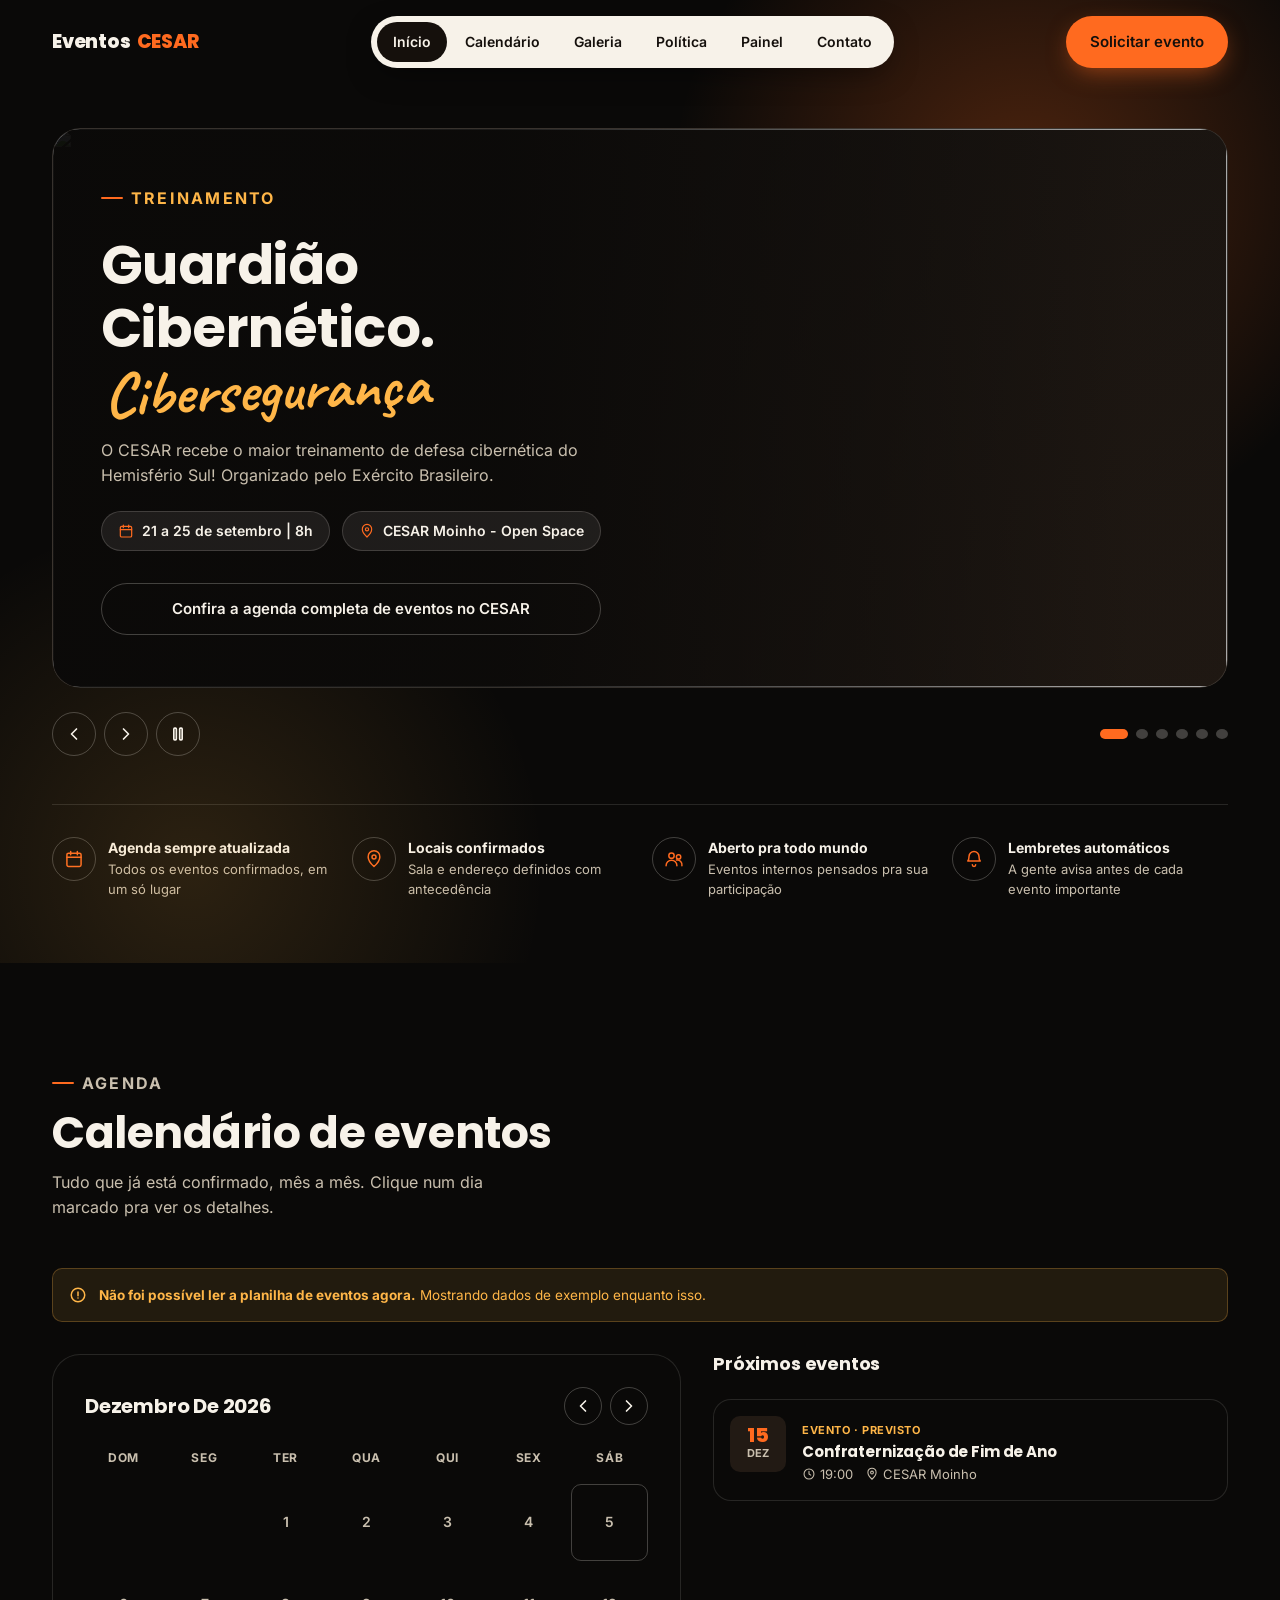
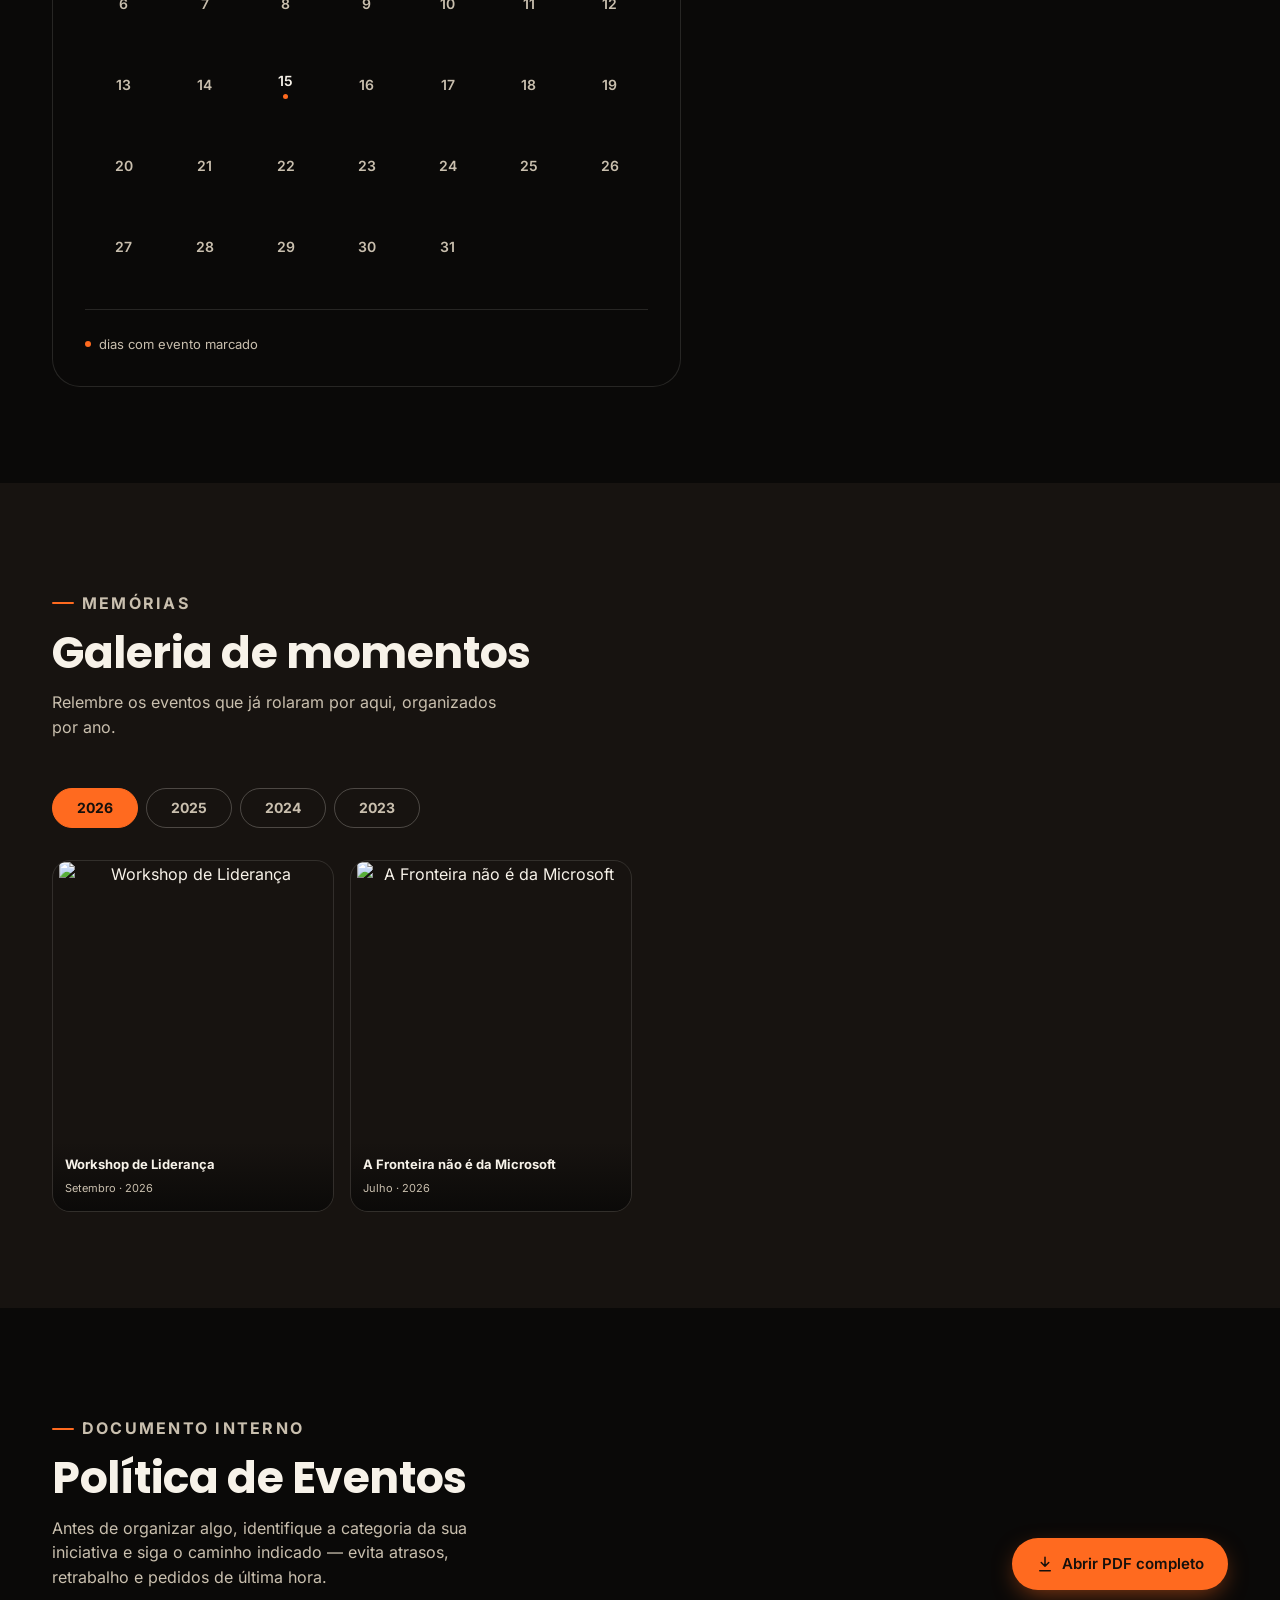
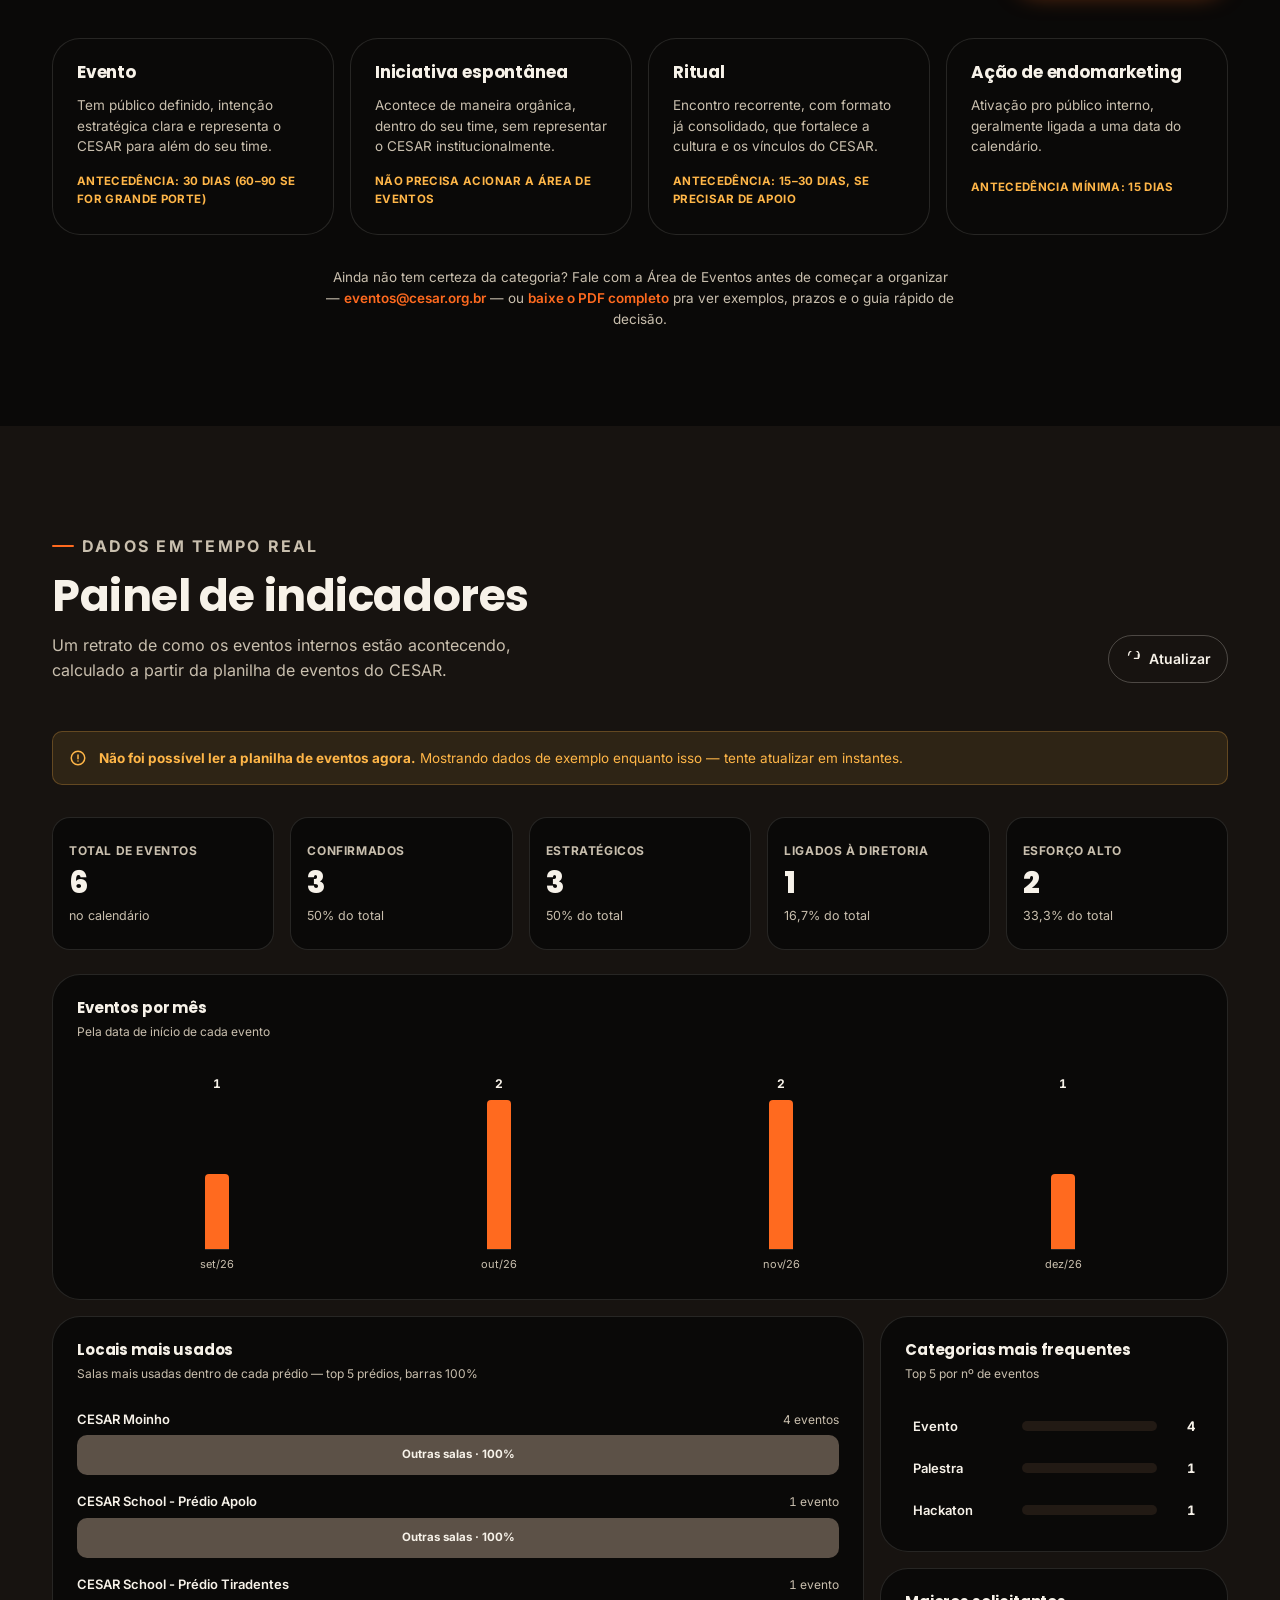
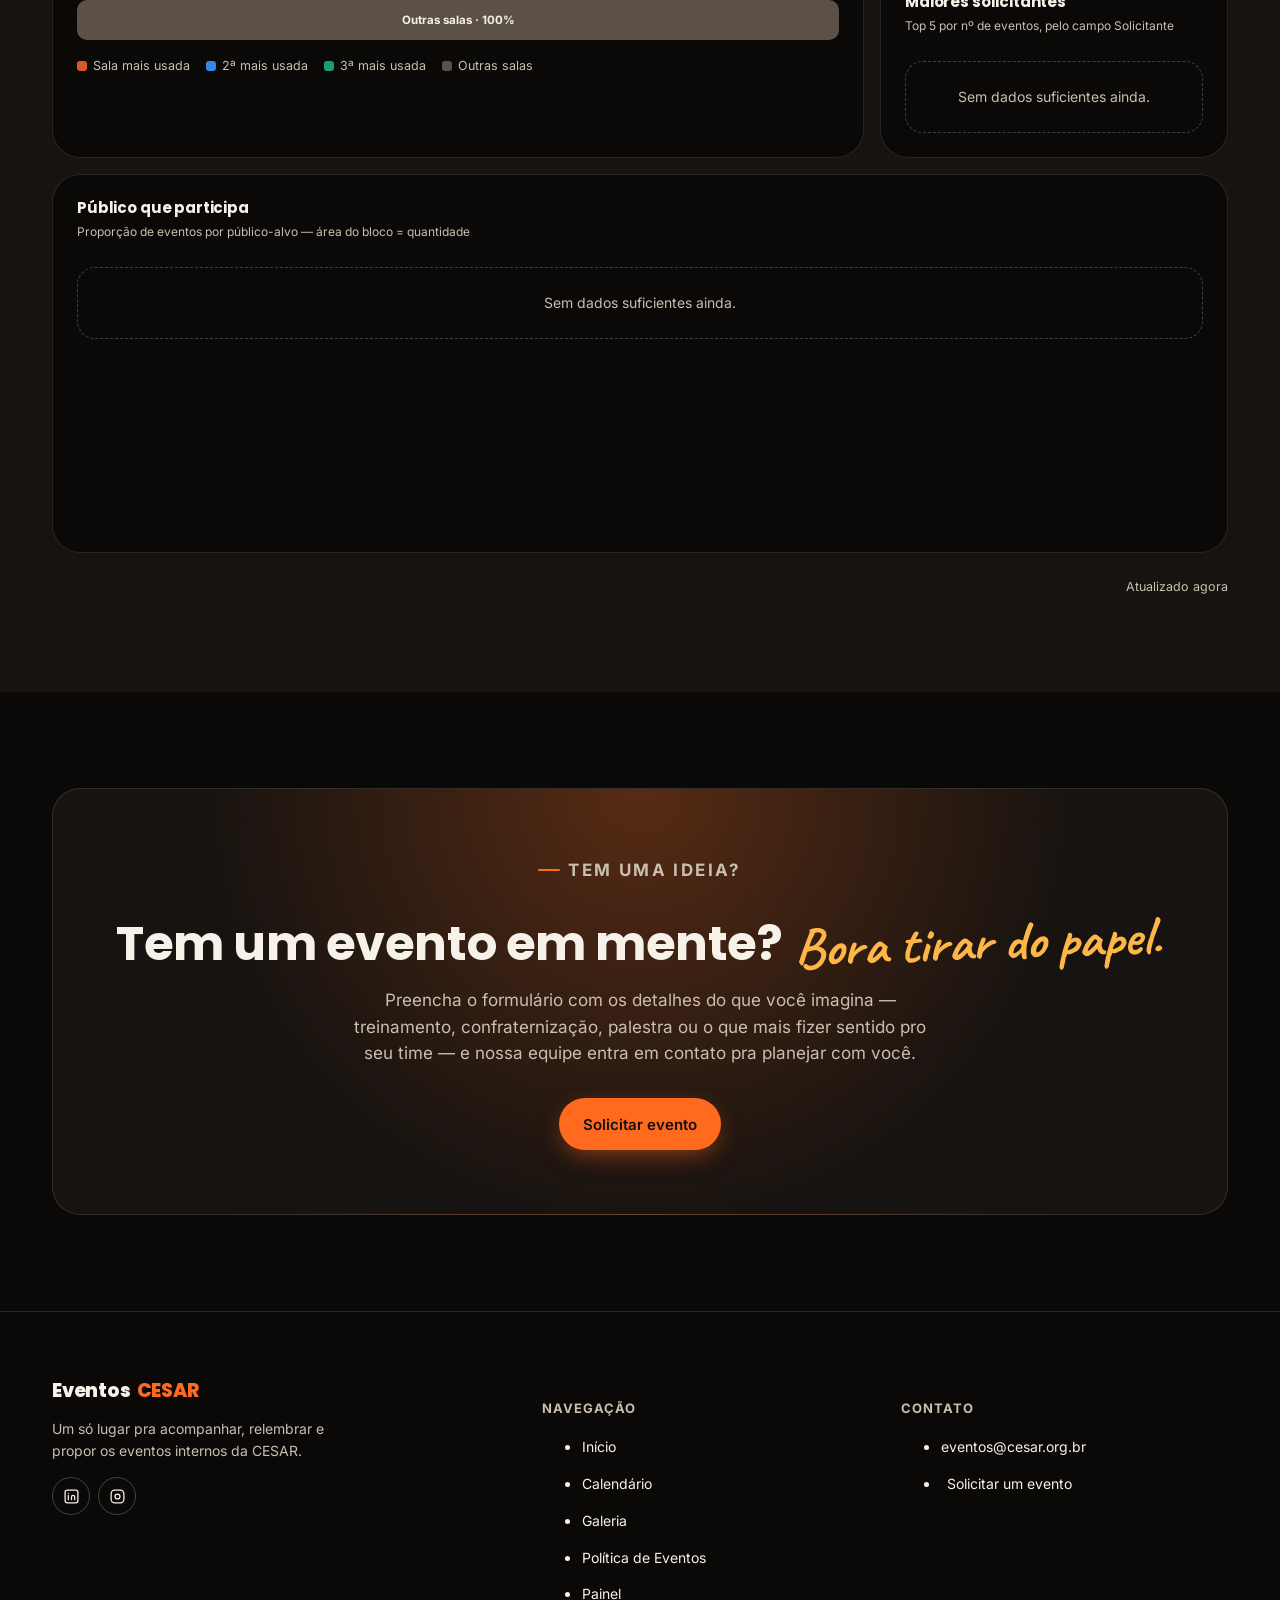
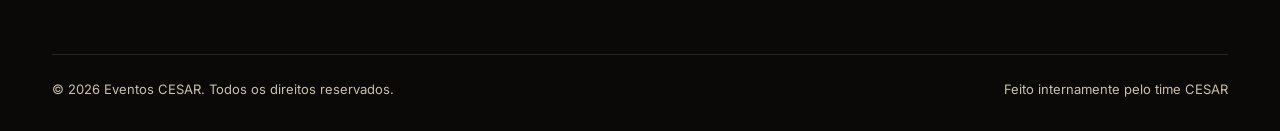
==== commit 31d87337: "Reduz pela metade a altura do treemap "Publico que participa" Ajusta aspect-ratio de 2.3/1 para 4.6/" ====
--- a/artifact-preview.html
+++ b/artifact-preview.html
@@ -864,7 +864,7 @@
 .treemap {
   position: relative;
   width: 100%;
-  aspect-ratio: 2.3 / 1;
+  aspect-ratio: 4.6 / 1;
   border-radius: var(--radius-sm);
   overflow: hidden;
 }
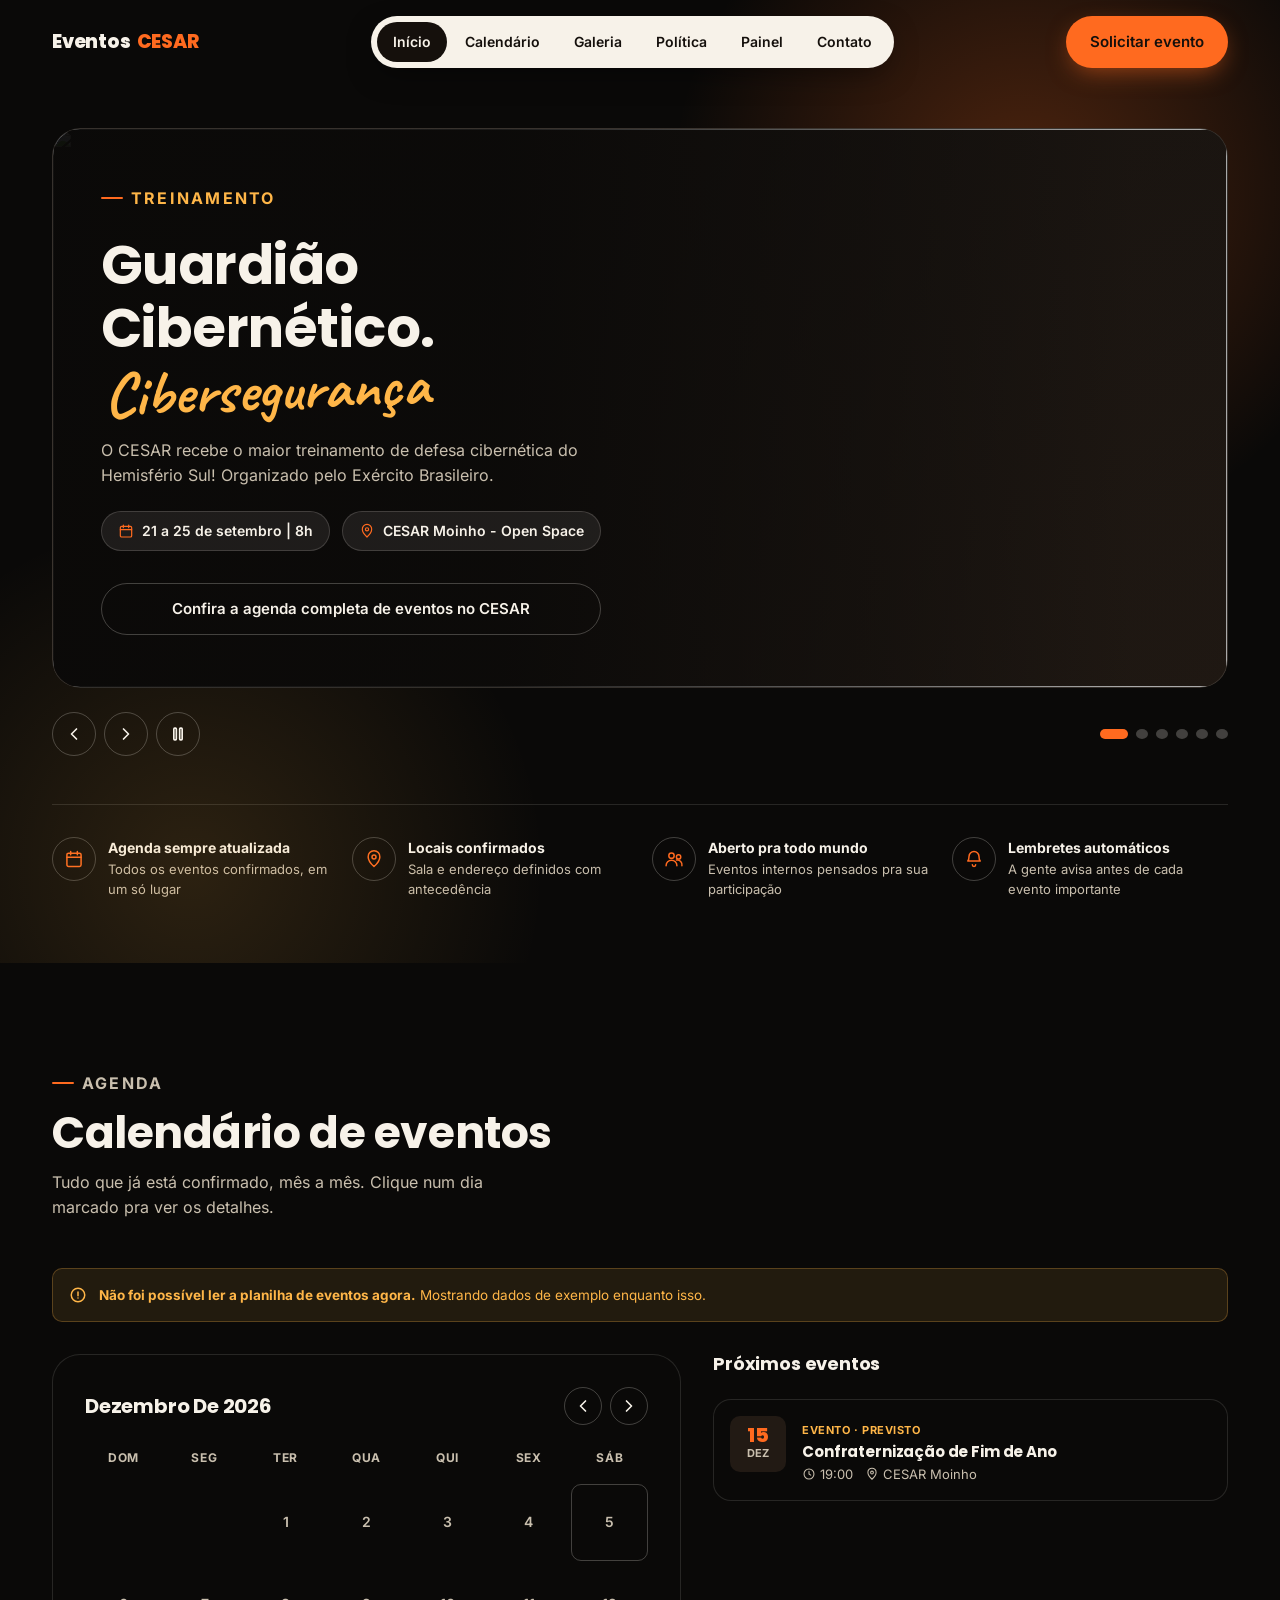
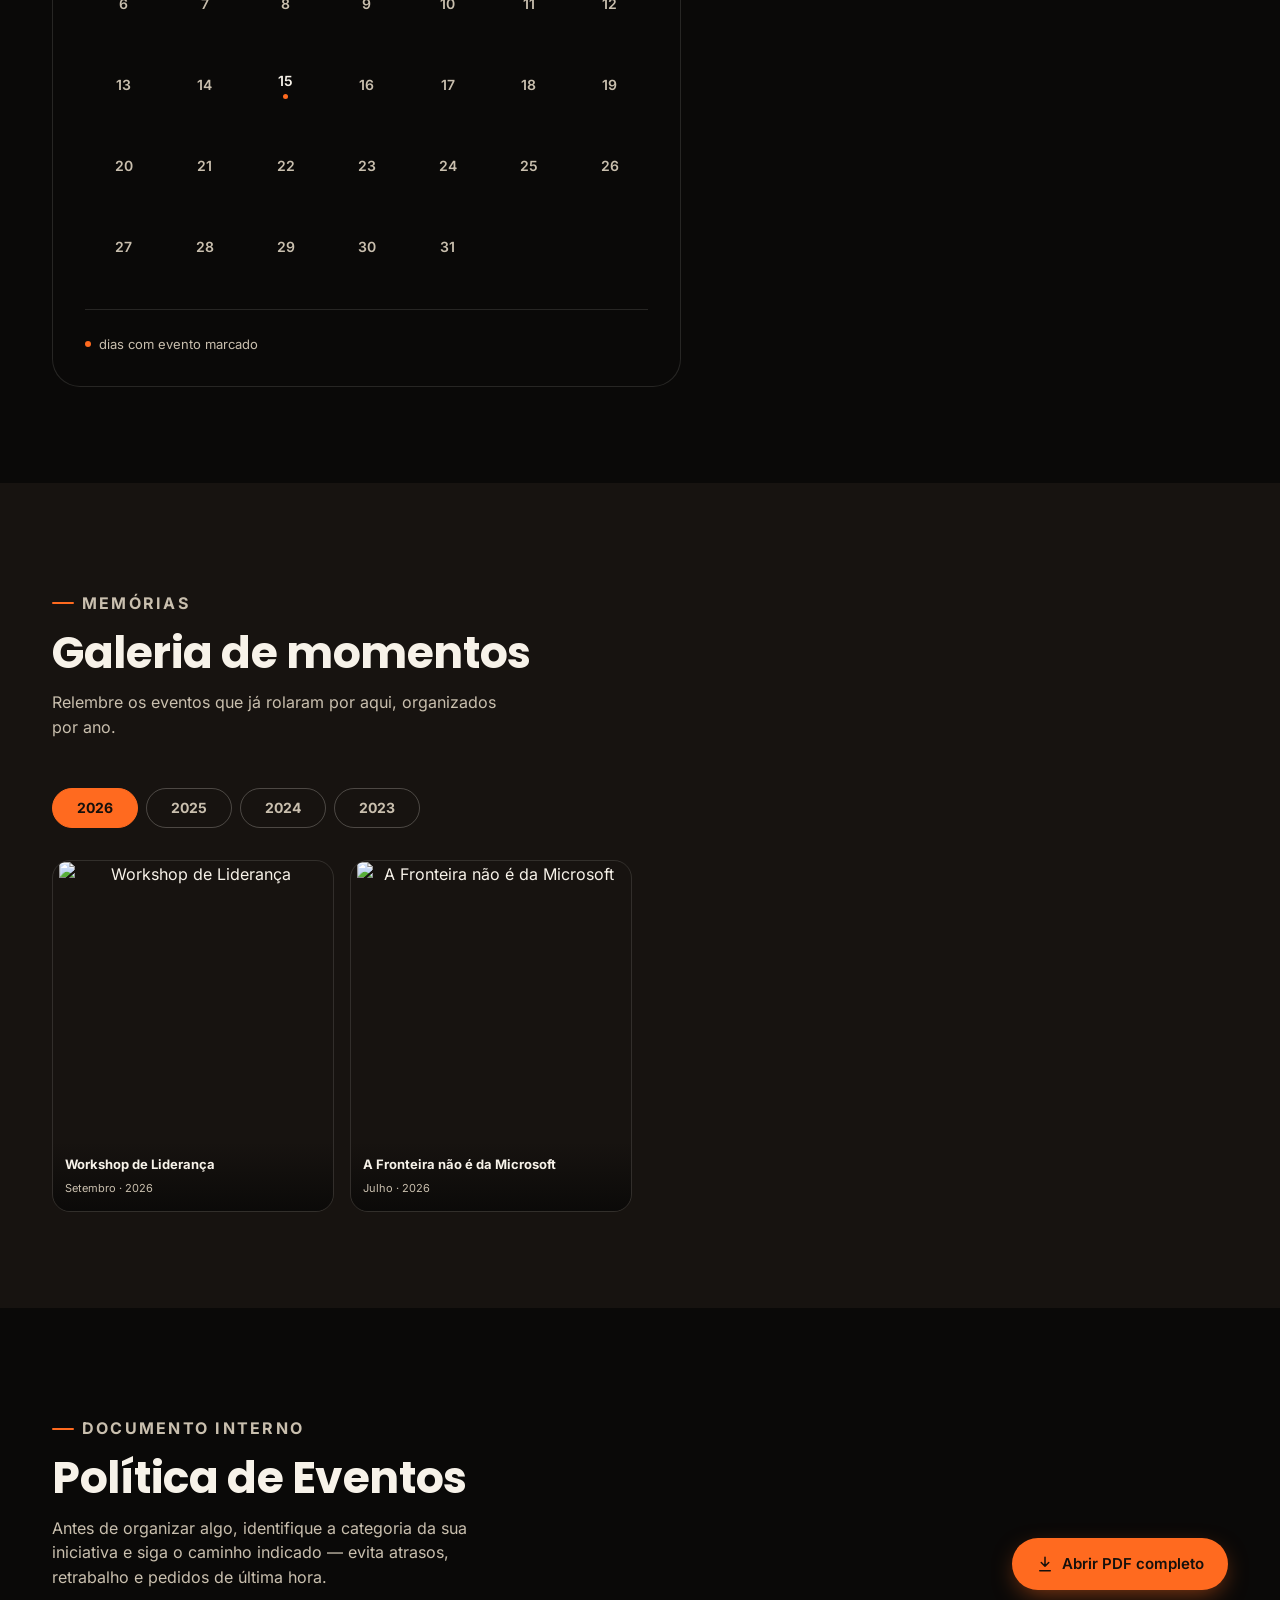
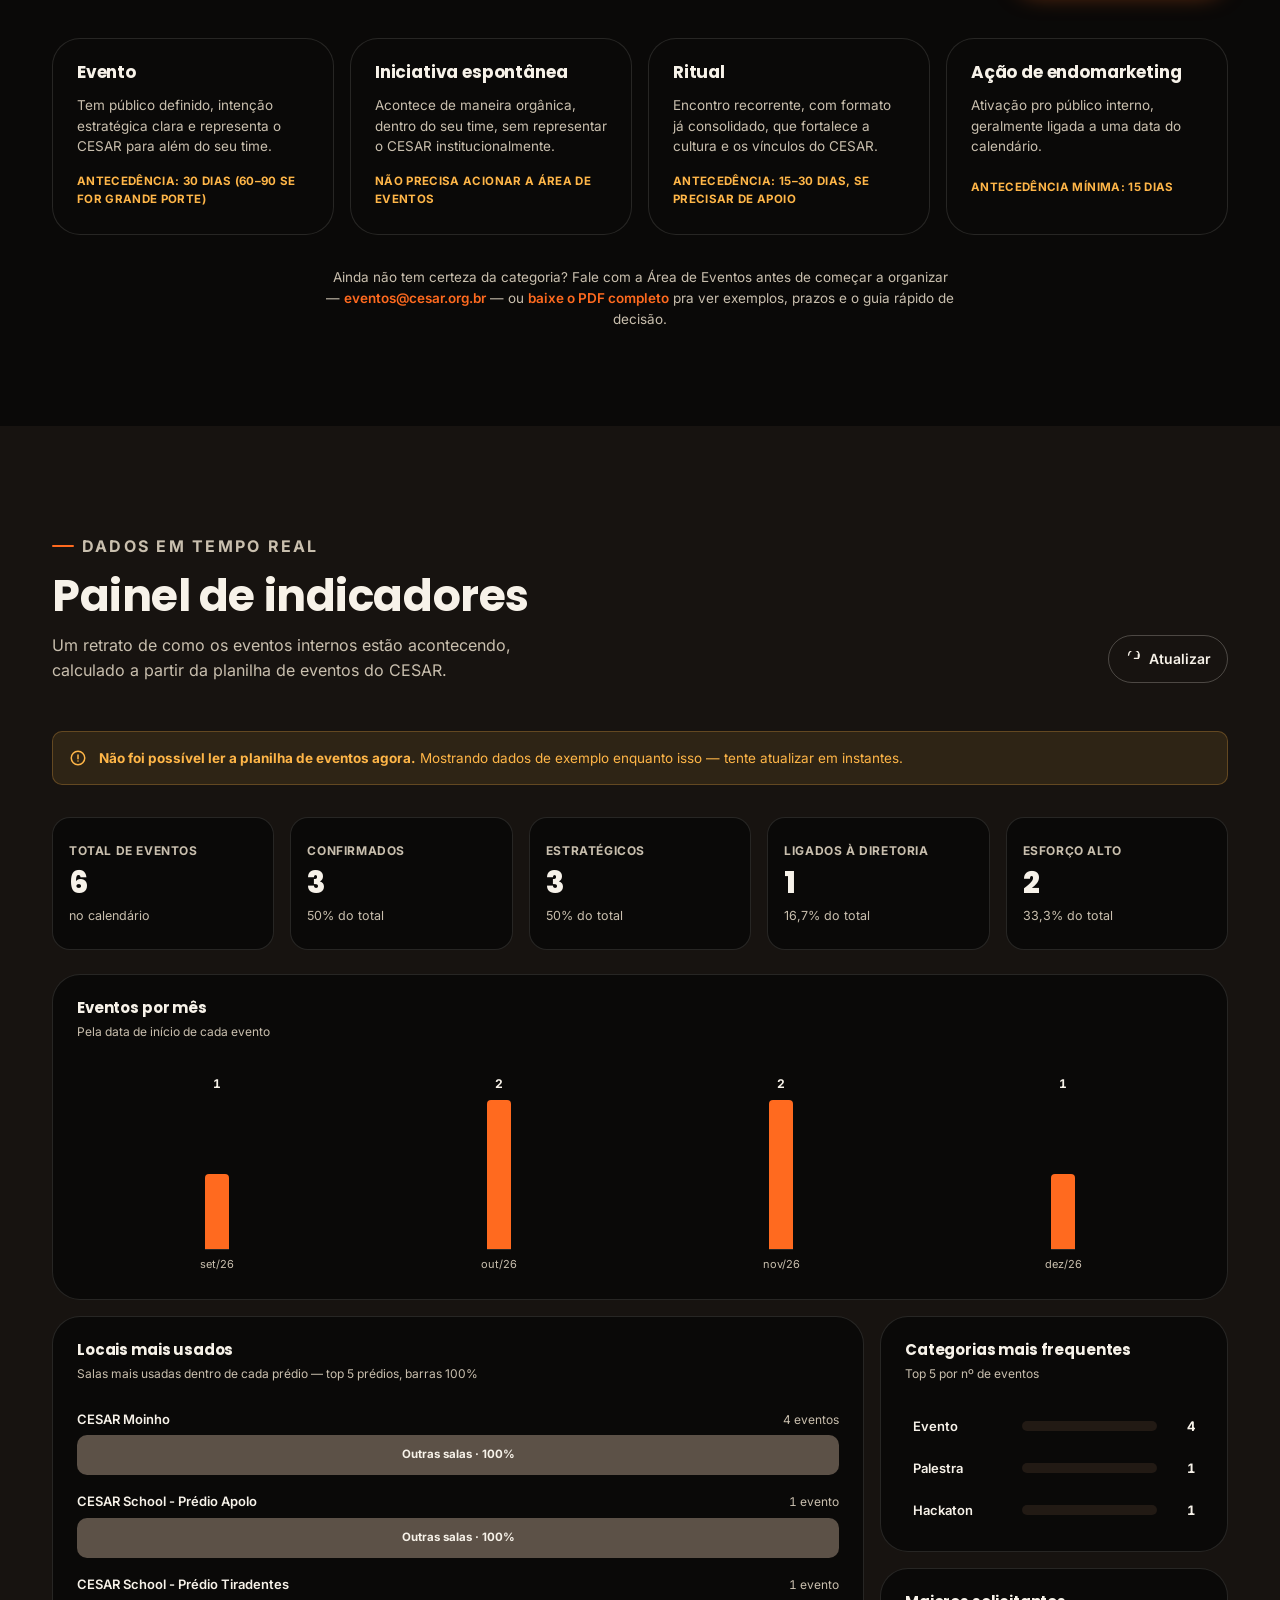
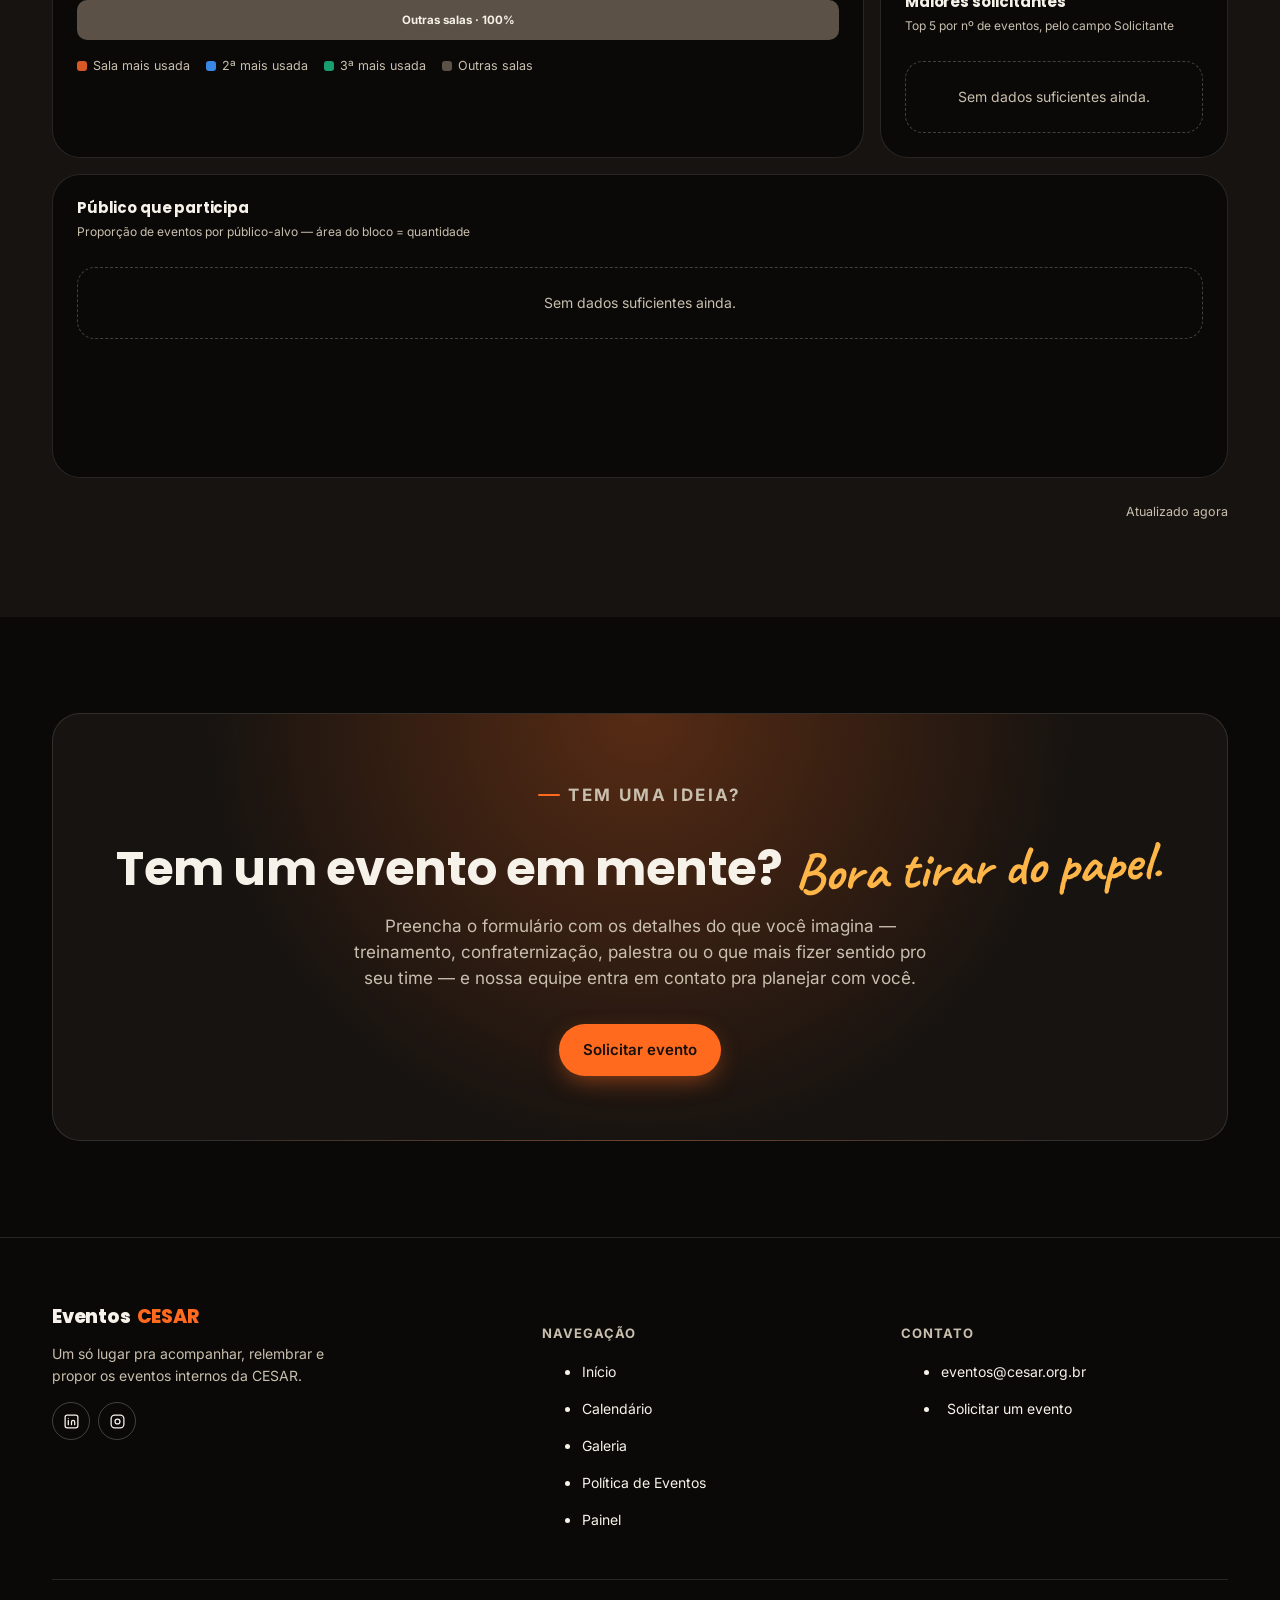
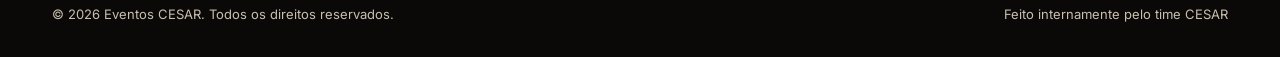
==== commit 3a7418a1: "Deixa o treemap com altura fixa e mais baixa O aspect-ratio anterior escalava com a largura do card," ====
--- a/artifact-preview.html
+++ b/artifact-preview.html
@@ -864,7 +864,7 @@
 .treemap {
   position: relative;
   width: 100%;
-  aspect-ratio: 4.6 / 1;
+  height: 170px;
   border-radius: var(--radius-sm);
   overflow: hidden;
 }
